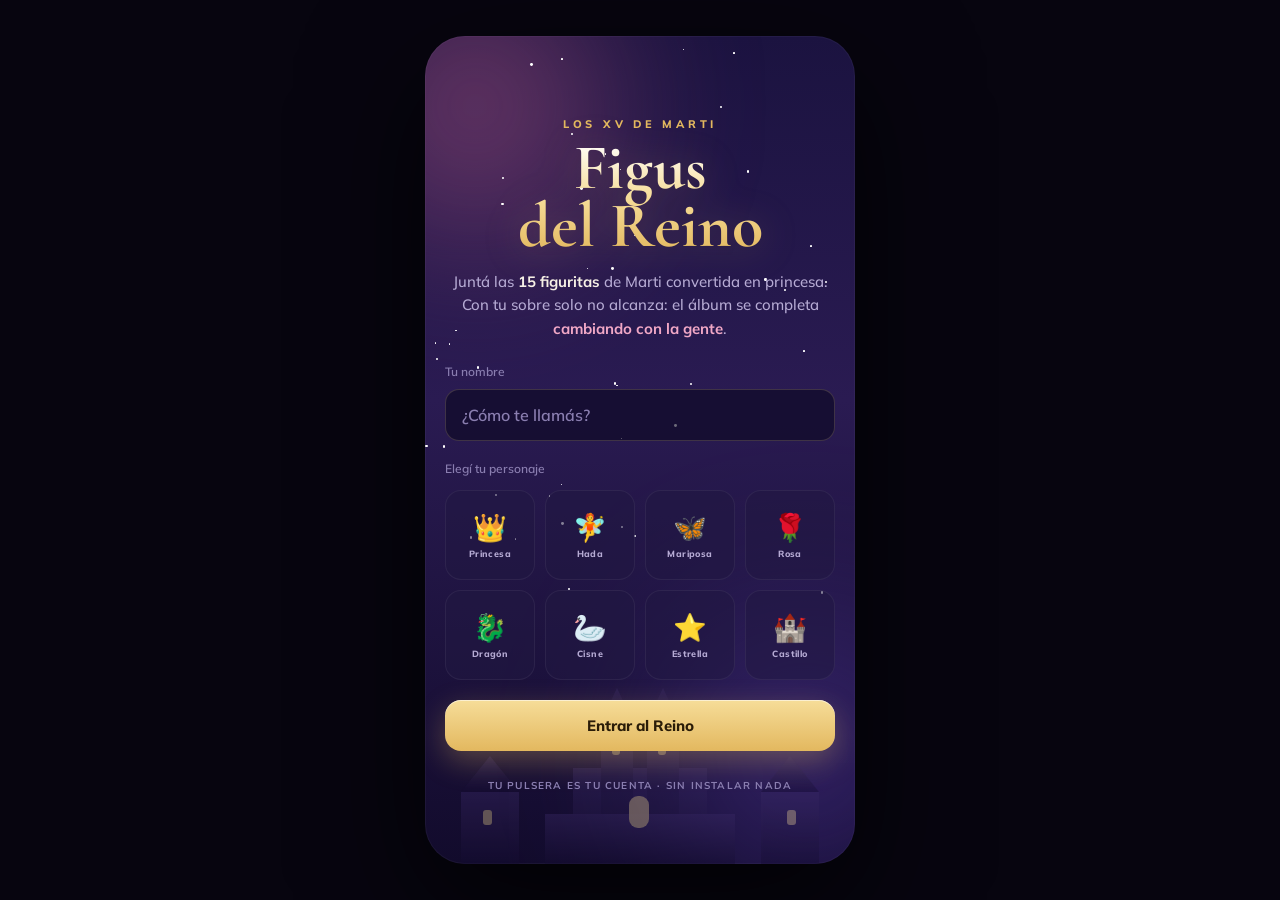
==== index.html @ bad35c56 "Agregar prototipo v2 de Figus del Reino App móvil de figuritas coleccionables para los XV de Marti: " ====
<!DOCTYPE html>
<html lang="es">
<head>
<meta charset="UTF-8">
<meta name="viewport" content="width=device-width, initial-scale=1.0, maximum-scale=1.0, user-scalable=no">
<title>Figus del Reino · Móvil v2</title>
<link rel="preconnect" href="https://fonts.googleapis.com">
<link rel="preconnect" href="https://fonts.gstatic.com" crossorigin>
<link href="https://fonts.googleapis.com/css2?family=Cormorant+Garamond:ital,wght@0,400;0,500;0,600;0,700;1,500;1,600&family=Mulish:wght@400;500;600;700;800;900&display=swap" rel="stylesheet">
<style>
  :root{
    --bg-1:#1b1340; --bg-2:#2a1b52; --bg-3:#120b2c; --night:#0b0820;
    --gold-1:#f6dd99; --gold-2:#e3b85f; --gold-3:#b98a35;
    --rose:#f1a8c6; --rose-deep:#d76a98;
    --ink:#f6f0e6; --muted:#b6abd4; --muted-2:#8a7eb0;
    --line:rgba(246,221,153,.18); --glass:rgba(34,24,66,.55);
    --green:#8ce6b0;
  }
  *{box-sizing:border-box;-webkit-tap-highlight-color:transparent}
  html,body{margin:0;padding:0;height:100%}
  body{font-family:'Mulish',sans-serif;background:#07050f;color:var(--ink);
    display:flex;align-items:center;justify-content:center;min-height:100vh;overflow:hidden;
    overscroll-behavior:none}

  /* ---------- device ---------- */
  #device{position:relative;width:100%;max-width:430px;height:100vh;max-height:932px;
    background:linear-gradient(180deg,var(--bg-1) 0%,var(--bg-2) 44%,var(--bg-3) 100%);
    overflow:hidden;display:flex;flex-direction:column;
    box-shadow:0 40px 120px rgba(0,0,0,.7), inset 0 0 0 1px rgba(255,255,255,.04)}
  @media(min-width:480px){ body{padding:18px} #device{border-radius:40px;height:92vh} }

  .aurora{position:absolute;border-radius:50%;filter:blur(70px);pointer-events:none;z-index:0;opacity:.55}
  .a1{width:420px;height:420px;left:-160px;top:-140px;background:radial-gradient(circle,#d76a98 0%,transparent 65%);animation:dr1 18s ease-in-out infinite alternate}
  .a2{width:460px;height:460px;right:-180px;bottom:-120px;background:radial-gradient(circle,#5b3fae 0%,transparent 65%);animation:dr2 22s ease-in-out infinite alternate}
  @keyframes dr1{to{transform:translate(40px,30px)}}
  @keyframes dr2{to{transform:translate(-36px,-26px)}}

  .stars{position:absolute;inset:0;pointer-events:none;z-index:0}
  .stars i{position:absolute;background:#fff;border-radius:50%;animation:tw 4.5s infinite ease-in-out}
  @keyframes tw{0%,100%{opacity:.1;transform:scale(.7)}50%{opacity:.8;transform:scale(1)}}

  .castle{position:absolute;left:0;right:0;bottom:0;height:200px;z-index:0;opacity:.4;pointer-events:none}
  .castle svg{width:100%;height:100%;display:block}

  /* ---------- header ---------- */
  header{position:relative;z-index:6;display:none;align-items:center;gap:13px;
    padding:calc(14px + env(safe-area-inset-top)) 20px 12px;
    background:linear-gradient(180deg,rgba(11,8,32,.72),transparent)}
  header.on{display:flex}
  .ringwrap{position:relative;width:52px;height:52px;flex:0 0 auto}
  .ringwrap svg{position:absolute;inset:0;transform:rotate(-90deg)}
  .ringwrap .avx{position:absolute;inset:5px;border-radius:50%;background:rgba(227,184,95,.13);
    display:flex;align-items:center;justify-content:center;font-size:22px}
  .hid{flex:1;min-width:0}
  .hid .n{font-weight:800;font-size:16px;line-height:1.05;white-space:nowrap;overflow:hidden;text-overflow:ellipsis}
  .hid .s{font-size:10.5px;color:var(--muted);font-weight:700;letter-spacing:.14em;text-transform:uppercase;margin-top:2px}
  .hct{text-align:right;flex:0 0 auto}
  .hct .big{font-family:'Cormorant Garamond';font-weight:700;font-size:30px;line-height:.85;
    background:linear-gradient(180deg,#fff,var(--gold-1));-webkit-background-clip:text;background-clip:text;-webkit-text-fill-color:transparent}
  .hct .big small{font-size:15px;color:var(--muted-2)}
  .hct .lbl{font-size:8.5px;letter-spacing:.22em;color:var(--muted);text-transform:uppercase;font-weight:800;margin-top:2px}

  /* ---------- main scroll ---------- */
  main{position:relative;z-index:2;flex:1;overflow-y:auto;overflow-x:hidden;-webkit-overflow-scrolling:touch}
  .pad{padding:18px 20px 110px}
  .pad.intro{padding-top:max(40px, 9vh)}

  /* ---------- bottom nav ---------- */
  nav{position:absolute;left:0;right:0;bottom:0;z-index:8;display:none;gap:6px;
    padding:10px 16px calc(12px + env(safe-area-inset-bottom));
    background:linear-gradient(180deg,transparent,rgba(7,5,15,.88) 34%);backdrop-filter:blur(10px)}
  nav.on{display:flex}
  nav button{flex:1;appearance:none;border:0;background:transparent;cursor:pointer;color:var(--muted-2);
    font-family:'Mulish';font-weight:800;font-size:10.5px;letter-spacing:.06em;
    display:flex;flex-direction:column;align-items:center;gap:4px;padding:9px 4px;border-radius:14px;position:relative;
    transition:color .2s, background .2s}
  nav button .ic{font-size:21px;line-height:1;filter:grayscale(.5);transition:filter .2s, transform .2s}
  nav button.act{color:var(--gold-1);background:rgba(227,184,95,.1)}
  nav button.act .ic{filter:none;transform:translateY(-1px)}
  nav .dot{position:absolute;top:7px;right:calc(50% - 19px);min-width:17px;height:17px;border-radius:9px;padding:0 4px;
    background:linear-gradient(180deg,var(--rose),var(--rose-deep));color:#3a0f23;font-size:10px;font-weight:900;
    display:flex;align-items:center;justify-content:center;box-shadow:0 4px 10px rgba(0,0,0,.35)}

  /* ---------- typography ---------- */
  .kicker{font-weight:800;font-size:11px;letter-spacing:.34em;text-transform:uppercase;color:var(--gold-2)}
  h1.title{font-family:'Cormorant Garamond';font-weight:700;line-height:.9;margin:8px 0 0;font-size:clamp(48px,15vw,64px);
    background:linear-gradient(180deg,#fff 0%,var(--gold-1) 50%,var(--gold-2) 100%);
    -webkit-background-clip:text;background-clip:text;-webkit-text-fill-color:transparent;
    filter:drop-shadow(0 2px 18px rgba(227,184,95,.25))}
  .lead{color:var(--muted);font-size:15px;line-height:1.55;font-weight:500}
  .hint{font-size:12px;color:var(--muted-2);font-weight:600;line-height:1.5}
  .sh{display:flex;align-items:center;gap:10px;margin:26px 0 12px}
  .sh .ln{flex:1;height:1px;background:var(--line)}
  .sh span{font-weight:800;font-size:11px;letter-spacing:.26em;text-transform:uppercase;color:var(--gold-2)}

  /* ---------- controls ---------- */
  .btn{appearance:none;border:0;cursor:pointer;font-family:'Mulish';font-weight:800;font-size:15px;
    padding:16px 22px;border-radius:16px;width:100%;color:#2a1c08;
    background:linear-gradient(180deg,var(--gold-1),var(--gold-2));
    box-shadow:0 10px 30px rgba(227,184,95,.32), inset 0 1px 0 rgba(255,255,255,.55);
    transition:transform .12s ease, filter .2s}
  .btn:active{transform:translateY(2px) scale(.99);filter:brightness(.96)}
  .btn[disabled]{opacity:.4;filter:grayscale(.4);pointer-events:none}
  .btn.rose{background:linear-gradient(180deg,var(--rose),var(--rose-deep));color:#3a0f23;box-shadow:0 10px 30px rgba(215,106,152,.32)}
  .btn.ghost{background:transparent;color:var(--gold-1);box-shadow:inset 0 0 0 1px var(--line)}
  .btn.sm{padding:11px 14px;font-size:13px;border-radius:12px;width:auto}
  .field{width:100%;background:rgba(11,8,32,.6);border:1px solid var(--line);border-radius:14px;
    padding:15px 16px;color:var(--ink);font-family:'Mulish';font-weight:700;font-size:16px;outline:none}
  .field::placeholder{color:var(--muted-2);font-weight:600}
  .field:focus{border-color:var(--gold-2);box-shadow:0 0 0 3px rgba(227,184,95,.14)}

  /* ---------- onboarding avatars ---------- */
  .avgrid{display:grid;grid-template-columns:repeat(4,1fr);gap:10px;margin-top:12px}
  .av{aspect-ratio:1;border-radius:16px;display:flex;flex-direction:column;align-items:center;justify-content:center;gap:4px;
    background:var(--glass);border:1px solid rgba(255,255,255,.06);cursor:pointer;font-size:27px;position:relative;transition:.15s}
  .av small{font-size:9px;font-weight:800;color:var(--muted);letter-spacing:.05em}
  .av.sel{border-color:var(--gold-1);background:rgba(227,184,95,.14);transform:translateY(-2px)}
  .av.sel:after{content:"✓";position:absolute;top:-7px;right:-7px;width:20px;height:20px;border-radius:50%;
    background:linear-gradient(180deg,var(--gold-1),var(--gold-2));color:#2a1c08;font-size:11px;font-weight:900;
    display:flex;align-items:center;justify-content:center;box-shadow:0 4px 12px rgba(227,184,95,.5)}

  /* ---------- album grid ---------- */
  .grid{display:grid;grid-template-columns:repeat(3,1fr);gap:11px}
  .fig{position:relative;border-radius:15px;aspect-ratio:.72;overflow:hidden;border:1px solid rgba(255,255,255,.07);
    background:linear-gradient(165deg,rgba(43,30,86,.75),rgba(18,11,44,.8));display:flex;flex-direction:column;
    align-items:center;justify-content:center;text-align:center;padding:8px 6px}
  .fig.empty{background:repeating-linear-gradient(135deg,rgba(255,255,255,.025) 0 8px,transparent 8px 16px),rgba(11,8,32,.5);
    border-style:dashed;border-color:rgba(255,255,255,.11)}
  .fig.empty .q{font-family:'Cormorant Garamond';font-size:32px;color:var(--muted-2);font-weight:700}
  .fig .glyph{font-size:33px;filter:drop-shadow(0 4px 10px rgba(0,0,0,.4))}
  .fig .fn{font-family:'Cormorant Garamond';font-weight:600;font-size:14px;line-height:1;margin-top:7px;color:#fff}
  .fig .fm{font-size:8.5px;letter-spacing:.06em;text-transform:uppercase;color:var(--muted);font-weight:800;margin-top:4px}
  .fig .no{position:absolute;top:6px;left:8px;font-size:9px;font-weight:800;color:var(--muted-2)}
  .fig.have:after{content:"";position:absolute;inset:0;background:linear-gradient(180deg,transparent 56%,rgba(227,184,95,.1));pointer-events:none}
  .fig.r-rara{box-shadow:inset 0 0 0 1px rgba(241,168,198,.35)}
  .fig.r-epica{box-shadow:inset 0 0 0 1px rgba(246,221,153,.55)}
  .fig .dq{position:absolute;bottom:6px;right:6px;background:linear-gradient(180deg,var(--rose),var(--rose-deep));
    color:#3a0f23;font-size:9px;font-weight:900;border-radius:8px;padding:2px 6px}
  .fig.pop{animation:pop .5s ease}
  @keyframes pop{0%{transform:scale(.6);opacity:0}60%{transform:scale(1.08)}100%{transform:scale(1)}}

  .goldrow{display:grid;grid-template-columns:repeat(3,1fr);gap:11px}
  .gcard{aspect-ratio:.72;border-radius:15px;position:relative;overflow:hidden;display:flex;flex-direction:column;
    align-items:center;justify-content:center;text-align:center;padding:8px;
    background:linear-gradient(165deg,#2c2143,#191130);border:1px solid var(--line)}
  .gcard.locked{filter:grayscale(.55);opacity:.6}
  .gcard.won{background:linear-gradient(165deg,#3a2c12,#191130);border-color:var(--gold-1);
    box-shadow:0 0 22px rgba(227,184,95,.25)}
  .gcard .glyph{font-size:30px}
  .gcard .fn{font-family:'Cormorant Garamond';font-weight:700;font-size:13px;color:var(--gold-1);margin-top:6px;line-height:1.05}
  .gcard .lk{position:absolute;top:7px;right:8px;font-size:12px;opacity:.75}

  /* ---------- sources ---------- */
  .srcs{display:grid;grid-template-columns:1fr 1fr;gap:10px}
  .src{background:var(--glass);border:1px solid rgba(255,255,255,.07);border-radius:16px;padding:14px 13px;
    text-align:left;cursor:pointer;transition:.15s;position:relative}
  .src:active{transform:scale(.98)}
  .src .ic{font-size:22px}
  .src .t{font-weight:800;font-size:13px;margin-top:8px;line-height:1.15}
  .src .d{font-size:10.5px;color:var(--muted);font-weight:600;margin-top:3px;line-height:1.35}
  .src.spent{opacity:.38;pointer-events:none}
  .src.spent:after{content:"✓ usado";position:absolute;top:10px;right:11px;font-size:9px;font-weight:900;
    letter-spacing:.08em;color:var(--green);text-transform:uppercase}

  .wall{border:1px solid rgba(241,168,198,.3);border-radius:18px;padding:18px 16px;
    background:linear-gradient(165deg,rgba(215,106,152,.12),rgba(34,24,66,.4))}
  .pill{display:inline-flex;align-items:center;gap:6px;background:rgba(227,184,95,.12);border:1px solid var(--line);
    border-radius:99px;padding:6px 12px;font-size:11px;font-weight:800;color:var(--gold-1)}

  /* ---------- trade tab ---------- */
  .card{background:var(--glass);border:1px solid rgba(255,255,255,.07);border-radius:18px;padding:16px}
  .req{display:flex;align-items:center;gap:11px;padding:12px 13px;border-radius:14px;margin-top:9px;
    background:rgba(11,8,32,.5);border:1px solid rgba(255,255,255,.06)}
  .req .fg{width:42px;height:42px;border-radius:12px;background:rgba(241,168,198,.12);border:1px solid rgba(241,168,198,.25);
    display:flex;align-items:center;justify-content:center;font-size:21px;flex:0 0 auto}
  .req .tx{flex:1;min-width:0}
  .req .tx .a{font-size:13.5px;font-weight:700;line-height:1.25}
  .req .tx .a b{color:var(--gold-1)}
  .req .tx .b{font-size:10.5px;color:var(--muted-2);font-weight:700;margin-top:2px}
  .mreq{border:1px solid rgba(241,168,198,.35);background:linear-gradient(90deg,rgba(241,168,198,.12),rgba(34,24,66,.3))}
  .codebig{font-family:'Cormorant Garamond';font-weight:700;font-size:42px;letter-spacing:.2em;color:var(--gold-1);text-align:center}

  /* ---------- feed ---------- */
  .feed .ev{display:flex;align-items:flex-start;gap:10px;padding:11px 13px;margin-bottom:9px;border-radius:13px;
    background:rgba(34,24,66,.45);border:1px solid rgba(255,255,255,.05);font-size:13.5px;font-weight:600;line-height:1.35;
    animation:slin .5s cubic-bezier(.2,.8,.2,1)}
  .feed .ev.mine{border-color:rgba(246,221,153,.28);background:rgba(227,184,95,.08)}
  .feed .ev .ic{font-size:16px;flex:0 0 auto;line-height:1.3}
  .feed .ev b{color:#fff;font-weight:800}
  .feed .ev .g{color:var(--gold-1);font-weight:800}
  .feed .ev .r{color:var(--rose);font-weight:800}
  .feed .ev .t{display:block;font-size:9.5px;color:var(--muted-2);font-weight:800;letter-spacing:.08em;margin-top:4px;text-transform:uppercase}
  @keyframes slin{from{opacity:0;transform:translateY(-8px)}to{opacity:1;transform:translateY(0)}}

  /* ---------- sheet / overlays ---------- */
  .sheet{position:absolute;inset:0;z-index:30;background:rgba(7,5,15,.86);backdrop-filter:blur(9px);
    display:flex;flex-direction:column;align-items:center;justify-content:center;padding:24px;text-align:center;
    opacity:0;pointer-events:none;transition:opacity .25s;overflow-y:auto}
  .sheet.on{opacity:1;pointer-events:auto}
  .mcard{width:100%;max-width:340px;background:linear-gradient(180deg,var(--bg-2),var(--bg-3));
    border:1px solid var(--line);border-radius:22px;padding:24px 20px;box-shadow:0 30px 80px rgba(0,0,0,.6)}

  /* envelope */
  .env{width:178px;height:124px;border-radius:16px;margin:14px auto 22px;position:relative;cursor:pointer;
    background:linear-gradient(180deg,var(--bg-2),var(--bg-3));border:1px solid var(--line);
    box-shadow:0 18px 50px rgba(0,0,0,.5);transition:transform .2s}
  .env:active{transform:scale(.97)}
  .env:before{content:"";position:absolute;inset:0;border-radius:16px;
    background:linear-gradient(135deg,transparent 40%,rgba(246,221,153,.18) 50%,transparent 60%)}
  .env .flapline{position:absolute;left:0;right:0;top:0;height:54%;
    clip-path:polygon(0 0,100% 0,50% 100%);border-radius:16px 16px 0 0;
    background:linear-gradient(180deg,rgba(255,255,255,.05),transparent);border-bottom:1px solid rgba(246,221,153,.2)}
  .env .seal{position:absolute;left:50%;top:50%;transform:translate(-50%,-50%);width:54px;height:54px;border-radius:50%;
    background:radial-gradient(circle at 35% 30%,var(--gold-1),var(--gold-3));display:flex;align-items:center;justify-content:center;
    font-size:24px;color:#2a1c08;box-shadow:0 6px 18px rgba(0,0,0,.45);animation:beat 1.6s infinite}
  @keyframes beat{0%,100%{transform:translate(-50%,-50%) scale(1)}50%{transform:translate(-50%,-50%) scale(1.08)}}

  /* card flip reveal */
  .reveal{display:flex;gap:10px;flex-wrap:wrap;justify-content:center;max-width:344px}
  .flip{width:88px;aspect-ratio:.72;perspective:600px;opacity:0;transform:translateY(14px);animation:rin .4s forwards}
  @keyframes rin{to{opacity:1;transform:translateY(0)}}
  .flip .inner{position:relative;width:100%;height:100%;transform-style:preserve-3d;transition:transform .55s cubic-bezier(.3,.9,.3,1)}
  .flip.go .inner{transform:rotateY(180deg)}
  .face{position:absolute;inset:0;border-radius:12px;backface-visibility:hidden;-webkit-backface-visibility:hidden;
    display:flex;flex-direction:column;align-items:center;justify-content:center;padding:8px 5px;border:1px solid rgba(255,255,255,.09)}
  .face.fr{background:
    repeating-linear-gradient(45deg,rgba(246,221,153,.07) 0 7px,transparent 7px 14px),
    linear-gradient(165deg,#241a4d,#140d31)}
  .face.fr .mono{font-family:'Cormorant Garamond';font-weight:700;font-size:26px;color:var(--gold-2)}
  .face.bk{transform:rotateY(180deg);background:linear-gradient(165deg,rgba(43,30,86,.97),rgba(18,11,44,.97))}
  .face.bk .g{font-size:29px}
  .face.bk .nm{font-family:'Cormorant Garamond';font-weight:600;font-size:11.5px;color:#fff;margin-top:5px;line-height:1.05}
  .face.bk .tag{font-size:7.5px;font-weight:900;letter-spacing:.07em;text-transform:uppercase;margin-top:5px}
  .flip.new .face.bk .tag{color:var(--green)}
  .flip.rep .face.bk .tag{color:var(--rose)}
  .flip.rara .face.bk{box-shadow:inset 0 0 0 1px rgba(241,168,198,.55)}
  .flip.epica .face.bk{box-shadow:inset 0 0 0 1px var(--gold-1)}
  .flip.dorada .face.bk{background:linear-gradient(165deg,#3a2c12,#171026);box-shadow:inset 0 0 0 1px var(--gold-1),0 0 26px rgba(227,184,95,.45)}
  .flip.dorada .face.bk .tag{color:var(--gold-1)}

  /* trivia */
  .opts{display:grid;grid-template-columns:1fr;gap:9px;margin-top:16px}
  .opt{background:rgba(11,8,32,.55);border:1px solid rgba(255,255,255,.08);border-radius:14px;padding:14px;
    font-weight:700;font-size:15px;display:flex;align-items:center;gap:12px;cursor:pointer;color:var(--ink);text-align:left}
  .opt .k{width:28px;height:28px;border-radius:8px;background:rgba(246,221,153,.14);color:var(--gold-1);flex:0 0 auto;
    display:flex;align-items:center;justify-content:center;font-family:'Cormorant Garamond';font-weight:700;font-size:16px}
  .opt:active{transform:scale(.98)}
  .opt.bad{animation:shake .4s;border-color:rgba(241,107,107,.6)}
  @keyframes shake{0%,100%{transform:translateX(0)}25%{transform:translateX(-6px)}75%{transform:translateX(6px)}}
  .ringt{position:relative;width:74px;height:74px;margin:18px auto 0}
  .ringt svg{transform:rotate(-90deg)}
  .ringt .n{position:absolute;inset:0;display:flex;align-items:center;justify-content:center;
    font-family:'Cormorant Garamond';font-weight:700;font-size:30px;color:var(--gold-1)}

  /* dorada / takeover */
  .rays{position:absolute;width:680px;height:680px;left:50%;top:42%;transform:translate(-50%,-50%);z-index:0;border-radius:50%;
    background:conic-gradient(from 0deg,rgba(246,221,153,0),rgba(246,221,153,.15) 4%,rgba(246,221,153,0) 9%,
      rgba(246,221,153,0),rgba(246,221,153,.15) 29%,rgba(246,221,153,0) 34%,rgba(246,221,153,0),
      rgba(246,221,153,.15) 54%,rgba(246,221,153,0) 59%,rgba(246,221,153,0),rgba(246,221,153,.15) 79%,rgba(246,221,153,0) 84%);
    animation:spin 22s linear infinite}
  @keyframes spin{to{transform:translate(-50%,-50%) rotate(360deg)}}
  .ticket{width:225px;border-radius:20px;padding:22px 16px 18px;position:relative;z-index:2;text-align:center;
    background:linear-gradient(165deg,#3a2c12,#171026);border:1px solid var(--gold-1);
    box-shadow:0 24px 70px rgba(227,184,95,.35),0 0 0 4px rgba(246,221,153,.08);animation:pop .6s ease}
  .ticket .crown{font-size:44px}
  .ticket .nm{font-family:'Cormorant Garamond';font-weight:700;font-size:26px;color:var(--gold-1);margin-top:6px;line-height:1}
  .ticket .sub{font-size:10px;letter-spacing:.2em;text-transform:uppercase;color:var(--muted);font-weight:800;margin-top:8px}
  .ticket .ser{margin-top:13px;font-size:11px;color:var(--gold-2);font-weight:900;letter-spacing:.12em}

  .swap{display:flex;align-items:center;justify-content:space-between;gap:8px;margin:18px 0}
  .swap .mini{flex:1;border-radius:14px;padding:12px 8px;text-align:center;background:rgba(11,8,32,.5);border:1px solid rgba(255,255,255,.07)}
  .swap .mini .g{font-size:30px}
  .swap .mini .nm{font-family:'Cormorant Garamond';font-weight:600;font-size:12px;margin-top:5px;color:#fff;line-height:1.05}
  .swap .mini .who{font-size:9px;color:var(--muted);font-weight:800;text-transform:uppercase;letter-spacing:.08em;margin-top:6px}
  .swap .ar{font-size:22px;color:var(--gold-1)}

  /* toast + confetti */
  .toast{position:absolute;left:50%;bottom:96px;transform:translateX(-50%) translateY(16px);z-index:60;
    background:rgba(11,8,32,.94);border:1px solid var(--line);color:var(--ink);font-weight:700;font-size:13px;
    padding:12px 18px;border-radius:14px;opacity:0;transition:.3s;pointer-events:none;max-width:86%;text-align:center}
  .toast.on{opacity:1;transform:translateX(-50%) translateY(0)}
  #confetti{position:absolute;inset:0;z-index:55;pointer-events:none}

  .mt8{margin-top:8px}.mt12{margin-top:12px}.mt16{margin-top:16px}.mt20{margin-top:20px}
  .center{text-align:center}
  .footnote{text-align:center;font-size:10px;color:var(--muted-2);font-weight:700;letter-spacing:.12em;text-transform:uppercase;margin-top:28px}

  @media (prefers-reduced-motion: reduce){
    *,*:before,*:after{animation-duration:.01ms !important;animation-iteration-count:1 !important;transition-duration:.01ms !important}
  }
</style>
</head>
<body>
<div id="device">
  <div class="aurora a1"></div><div class="aurora a2"></div>
  <div class="stars" id="stars"></div>
  <div class="castle">
    <svg viewBox="0 0 430 200" preserveAspectRatio="xMidYMax meet">
      <defs><linearGradient id="cg" x1="0" y1="0" x2="0" y2="1">
        <stop offset="0" stop-color="#3a2a66"/><stop offset="1" stop-color="#150d31"/></linearGradient></defs>
      <g fill="url(#cg)">
        <rect x="36" y="128" width="58" height="72"/><polygon points="36,128 65,92 94,128"/>
        <rect x="336" y="128" width="58" height="72"/><polygon points="336,128 365,92 394,128"/>
        <rect x="148" y="104" width="134" height="96"/>
        <rect x="176" y="58" width="32" height="142"/><polygon points="176,58 192,24 208,58"/>
        <rect x="222" y="58" width="32" height="142"/><polygon points="222,58 238,24 254,58"/>
        <rect x="120" y="150" width="190" height="50"/>
      </g>
      <g fill="#f6dd99" opacity=".85">
        <rect x="187" y="78" width="8" height="13" rx="3"/><rect x="233" y="78" width="8" height="13" rx="3"/>
        <rect x="58" y="146" width="9" height="15" rx="3"/><rect x="362" y="146" width="9" height="15" rx="3"/>
        <rect x="204" y="132" width="20" height="32" rx="9"/>
      </g>
    </svg>
  </div>

  <header id="hdr"></header>
  <main><div id="view" class="pad"></div></main>
  <nav id="nav">
    <button data-tab="album"><span class="ic">📔</span>Álbum</button>
    <button data-tab="trade"><span class="ic">🔄</span>Cambiar</button>
    <button data-tab="feed"><span class="ic">🏰</span>El Reino<span class="dot" id="feedDot" style="display:none">0</span></button>
  </nav>

  <div class="sheet" id="sheet"></div>
  <canvas id="confetti"></canvas>
  <div class="toast" id="toast"></div>
</div>

<script>
/* ================= DATA ================= */
const FIGS=[
  {id:1,g:"🐚",nm:"Marti Sirena",fm:"La Sirenita",r:"comun"},
  {id:2,g:"❄️",nm:"Marti de Hielo",fm:"Frozen",r:"comun"},
  {id:3,g:"🌺",nm:"Marti Navegante",fm:"Moana",r:"comun"},
  {id:4,g:"🗡️",nm:"Marti Guerrera",fm:"Mulán",r:"comun"},
  {id:5,g:"🪔",nm:"Marti Jazmín",fm:"Aladdín",r:"comun"},
  {id:6,g:"🌹",nm:"Marti Bella",fm:"La Bella y la Bestia",r:"comun"},
  {id:7,g:"👠",nm:"Marti Cenicienta",fm:"Cenicienta",r:"comun"},
  {id:8,g:"💜",nm:"Marti Rapunzel",fm:"Enredados",r:"comun"},
  {id:9,g:"🍎",nm:"Marti Blanca",fm:"Blancanieves",r:"rara"},
  {id:10,g:"🌿",nm:"Marti Aurora",fm:"La Bella Durmiente",r:"rara"},
  {id:11,g:"🍃",nm:"Marti Pocahontas",fm:"Pocahontas",r:"rara"},
  {id:12,g:"🏹",nm:"Marti Valiente",fm:"Brave",r:"rara"},
  {id:13,g:"🐸",nm:"Marti Tiana",fm:"La Princesa y el Sapo",r:"rara"},
  {id:14,g:"🦋",nm:"Marti Encanto",fm:"Encanto",r:"epica"},
  {id:15,g:"🖤",nm:"Marti Maléfica",fm:"Maléfica",r:"epica"},
];
const GOLD=[
  {g:"👑",nm:"Marti · El Vals"},
  {g:"🤍",nm:"Marti & Papá"},
  {g:"✨",nm:"Marti Reina"},
];
const AVATARS=[
  {g:"👑",n:"Princesa"},{g:"🧚",n:"Hada"},{g:"🦋",n:"Mariposa"},{g:"🌹",n:"Rosa"},
  {g:"🐉",n:"Dragón"},{g:"🦢",n:"Cisne"},{g:"⭐",n:"Estrella"},{g:"🏰",n:"Castillo"},
];
const GUESTS=["Sofi","Tomi","Juli","Cande","Nacho","Valen","Mía","Benja","Lola","Fran"];
const TRIVIA=[
  {q:"¿En qué película Marti sería una sirena?",o:["La Sirenita","Moana","Frozen","Encanto"],a:0},
  {q:"¿Quién canta «Libre soy»?",o:["Moana","Elsa","Rapunzel","Tiana"],a:1},
  {q:"¿De qué reino es Moana?",o:["Arendelle","Agrabah","Motunui","Corona"],a:2},
  {q:"¿Cómo se llama el dragón de Mulán?",o:["Abu","Mushu","Pascal","Sven"],a:1},
];
const CODEWORDS=["FROZEN","MOANA","STITCH","AURORA","ENCANTO"];
const SRC={
  start:{ic:"🎁",t:"Sobre de bienvenida",d:"Tu único sobre al entrar",n:5,dor:.18},
  codigo:{ic:"📣",t:"Código sorpresa",d:"Marti dice una palabra por mic",n:4,dor:.18},
  trivia:{ic:"💡",t:"Trivia Disney",d:"Acertá y entrá al sorteo",n:4,dor:.18},
  carta:{ic:"🃏",t:"Carta escondida",d:"Buscala por el salón",n:4,dor:.35},
};

/* ================= STATE ================= */
let S;
function freshState(){
  return {
    screen:"intro", tab:"album",
    name:"", avatar:null,
    counts:{}, golds:[false,false,false],
    sources:{start:true,codigo:true,trivia:true,carta:true},
    myReq:null, reqTimer:null,
    salon:[], feed:[], unread:0,
    relojWon:false, done:false,
    myCode:String(Math.floor(1000+Math.random()*9000)),
  };
}
S=freshState();

const $=s=>document.querySelector(s);
const view=$("#view"), sheet=$("#sheet"), hdr=$("#hdr"), nav=$("#nav");
const rnd=a=>a[Math.floor(Math.random()*a.length)];
const fig=id=>FIGS.find(f=>f.id===id);
const owned=id=>(S.counts[id]||0)>0;
const uniques=()=>FIGS.filter(f=>owned(f.id)).length;
const missing=()=>FIGS.filter(f=>!owned(f.id));
const dupes=()=>FIGS.filter(f=>(S.counts[f.id]||0)>1);
function toast(m){const t=$("#toast");t.textContent=m;t.classList.add("on");
  clearTimeout(t._t);t._t=setTimeout(()=>t.classList.remove("on"),2300);}

/* weighted draw — épicas casi nunca: el muro que obliga a cambiar */
const POOL=(()=>{const w={comun:10,rara:4,epica:1};const p=[];
  FIGS.forEach(f=>{for(let i=0;i<w[f.r];i++)p.push(f.id)});return p;})();
const drawOne=()=>POOL[Math.floor(Math.random()*POOL.length)];

/* ================= STARS ================= */
(function(){let h="";for(let i=0;i<42;i++){
  const x=Math.random()*100,y=Math.random()*68,z=Math.random()*2+1,d=Math.random()*4;
  h+=`<i style="left:${x}%;top:${y}%;width:${z}px;height:${z}px;animation-delay:${d}s"></i>`;}
  $("#stars").innerHTML=h;})();

/* ================= FEED ENGINE ================= */
function feedPush(html,ic,mine){
  S.feed.unshift({html,ic,mine,t:new Date()});
  if(S.feed.length>30)S.feed.pop();
  if(S.tab!=="feed"&&S.screen==="app"){S.unread++;paintDot();}
  if(S.tab==="feed")renderTab();
}
function paintDot(){const d=$("#feedDot");
  d.style.display=S.unread?"flex":"none";d.textContent=Math.min(S.unread,9);}
function ambient(){
  const r=Math.random(),A=rnd(GUESTS);let B=rnd(GUESTS);while(B===A)B=rnd(GUESTS);
  const f=rnd(FIGS);
  if(r<.3)return feedPush(`<b>${A}</b> y <b>${B}</b> cambiaron figus`,"🔄");
  if(r<.55)return feedPush(`<b>${A}</b> abrió un sobre y encontró a <span class="g">${f.nm} ${f.g}</span>`,"🎁");
  if(r<.72)return feedPush(`<b>${A}</b> le pasó <span class="g">${f.nm}</span> a <b>${B}</b> — ¡genia!`,"🤝");
  if(r<.86)return feedPush(`<b>${A}</b> ya va <span class="g">${10+Math.floor(Math.random()*4)}/15</span>`,"🏆");
  return feedPush(`<b>${A}</b> abrió otro sobre y… repetida. Bancá ${A} 🥲`,"🫂");
}
let ambIv=null;
function startAmbient(){if(!ambIv)ambIv=setInterval(()=>{if(S.screen==="app")ambient();},7000);}

/* salon requests */
function newSalonReq(){
  const who=rnd(GUESTS);
  return {who,figId:rnd(FIGS).id};
}
function seedSalon(){S.salon=[newSalonReq(),newSalonReq(),newSalonReq()];}

/* ================= RENDER ROUTER ================= */
function render(){
  if(S.screen==="intro"){hdr.classList.remove("on");nav.classList.remove("on");renderIntro();return;}
  hdr.classList.add("on");nav.classList.add("on");
  renderHeader();renderTab();paintDot();
}
function renderHeader(){
  const u=uniques(),C=131.95,off=C*(1-u/15);
  hdr.innerHTML=`
    <div class="ringwrap">
      <svg width="52" height="52"><circle cx="26" cy="26" r="21" stroke="rgba(255,255,255,.1)" stroke-width="3.5" fill="none"/>
      <circle cx="26" cy="26" r="21" stroke="url(#hg)" stroke-width="3.5" fill="none" stroke-linecap="round"
        stroke-dasharray="${C}" stroke-dashoffset="${off}" style="transition:stroke-dashoffset .7s cubic-bezier(.2,.8,.2,1)"/>
      <defs><linearGradient id="hg" x1="0" y1="0" x2="1" y2="1">
        <stop offset="0" stop-color="#f1a8c6"/><stop offset="1" stop-color="#f6dd99"/></linearGradient></defs></svg>
      <div class="avx">${S.avatar.g}</div>
    </div>
    <div class="hid"><div class="n">${S.name}</div><div class="s">Reino de Marti</div></div>
    <div class="hct"><div class="big">${u}<small>/15</small></div><div class="lbl">figus</div></div>`;
}
nav.querySelectorAll("button").forEach(b=>{
  b.addEventListener("click",()=>{S.tab=b.dataset.tab;
    if(S.tab==="feed"){S.unread=0;paintDot();}
    nav.querySelectorAll("button").forEach(x=>x.classList.toggle("act",x===b));
    renderTab();});
});
function syncNav(){nav.querySelectorAll("button").forEach(x=>x.classList.toggle("act",x.dataset.tab===S.tab));}

function renderTab(){
  syncNav();
  if(S.tab==="album")return renderAlbum();
  if(S.tab==="trade")return renderTrade();
  return renderFeed();
}

/* ================= INTRO ================= */
function renderIntro(){
  view.className="pad intro";
  view.innerHTML=`
    <div class="center">
      <div class="kicker">Los XV de Marti</div>
      <h1 class="title">Figus<br>del Reino</h1>
      <p class="lead mt16">Juntá las <b style="color:var(--ink)">15 figuritas</b> de Marti convertida en princesa.
      Con tu sobre solo no alcanza: el álbum se completa <b style="color:var(--rose)">cambiando con la gente</b>.</p>
    </div>
    <div class="mt20">
      <label class="hint">Tu nombre</label>
      <input class="field mt8" id="nameIn" maxlength="16" placeholder="¿Cómo te llamás?" value="${S.name}">
    </div>
    <div class="mt16">
      <label class="hint">Elegí tu personaje</label>
      <div class="avgrid" id="avs">
        ${AVATARS.map((a,i)=>`<div class="av ${S.avatar&&S.avatar.n===a.n?'sel':''}" data-i="${i}">${a.g}<small>${a.n}</small></div>`).join("")}
      </div>
    </div>
    <button class="btn mt20" id="go">Entrar al Reino</button>
    <p class="footnote">Tu pulsera es tu cuenta · sin instalar nada</p>`;
  $("#nameIn").addEventListener("input",e=>S.name=e.target.value.trim());
  view.querySelectorAll(".av").forEach(el=>el.addEventListener("click",()=>{
    S.avatar=AVATARS[+el.dataset.i];renderIntro();}));
  $("#go").addEventListener("click",()=>{
    if(!S.name)return toast("Poné tu nombre 🙂");
    if(!S.avatar)return toast("Elegí un personaje ✨");
    S.screen="app";S.tab="album";seedSalon();startAmbient();
    view.className="pad";render();
    feedPush(`<b>Vos</b> entraste al Reino ✦ ¡bienvenida!`,"🏰",true);
    setTimeout(()=>openPack("start"),420);
  });
}

/* ================= ÁLBUM ================= */
function figCard(f){
  const q=S.counts[f.id]||0;
  if(!q)return`<div class="fig empty"><span class="no">${String(f.id).padStart(2,"0")}</span>
    <span class="q">?</span><div class="fm" style="margin-top:6px">${f.fm}</div></div>`;
  return`<div class="fig have r-${f.r}"><span class="no">${String(f.id).padStart(2,"0")}</span>
    <span class="glyph">${f.g}</span><div class="fn">${f.nm}</div><div class="fm">${f.fm}</div>
    ${q>1?`<span class="dq">x${q}</span>`:""}</div>`;
}
function renderAlbum(){
  const u=uniques(),left=Object.keys(S.sources).filter(k=>S.sources[k]);
  let act="";
  if(S.done){
    act=`<div class="wall center mt8"><div class="pill">👑 Reino completo</div>
      <p class="hint mt12">Ya tenés tu carta dorada esperándote en el Mercadito.</p></div>`;
  }else if(left.length){
    act=`
      <div class="sh"><span>Conseguir sobres</span><div class="ln"></div></div>
      <p class="hint" style="margin-bottom:11px">Los sobres son contados — caen solo en momentos de la noche.
      <em>En la fiesta los dispara la pantalla grande; acá simulalos tocando.</em></p>
      <div class="srcs">
        ${Object.keys(SRC).map(k=>`<div class="src ${S.sources[k]?"":"spent"}" data-src="${k}">
          <div class="ic">${SRC[k].ic}</div><div class="t">${SRC[k].t}</div><div class="d">${SRC[k].d}</div></div>`).join("")}
      </div>`;
  }else{
    act=`
      <div class="sh"><span>Te faltan ${15-u}</span><div class="ln"></div></div>
      <div class="wall">
        <div class="pill">🔒 No salen más en sobres</div>
        <p class="hint mt12">Abriste todos tus sobres. Las que faltan son las más raras del Reino —
        la única forma de cerrarlo es <b style="color:var(--rose)">cambiando con alguien</b>.</p>
        <button class="btn rose mt16" id="goTrade">Ir a cambiar</button>
      </div>`;
  }
  view.innerHTML=`
    <div class="grid">${FIGS.map(figCard).join("")}</div>
    ${act}
    <div class="sh"><span>Doradas · pura suerte</span><div class="ln"></div></div>
    <div class="goldrow">
      ${GOLD.map((g,i)=>`<div class="gcard ${S.golds[i]?"won":"locked"}">
        <span class="lk">${S.golds[i]?"✨":"🔒"}</span><span class="glyph">${g.g}</span>
        <div class="fn">${g.nm}</div></div>`).join("")}
    </div>
    <p class="footnote">No hacen falta para ganar · la primera dorada de la noche se lleva el Reloj Disney 🕛</p>`;
  view.querySelectorAll(".src").forEach(el=>el.addEventListener("click",()=>routeSource(el.dataset.src)));
  const g=$("#goTrade");if(g)g.addEventListener("click",()=>{S.tab="trade";renderTab();});
}

/* ================= SOURCES ================= */
function routeSource(k){
  if(k==="start")return openPack("start");
  if(k==="codigo")return codigoFlow();
  if(k==="trivia")return triviaFlow();
  if(k==="carta")return cartaFlow();
}
function showSheet(html){sheet.innerHTML=html;sheet.classList.add("on");}
function hideSheet(){sheet.classList.remove("on");setTimeout(()=>{if(!sheet.classList.contains("on"))sheet.innerHTML="";},260);}

/* ---- envelope + flip reveal ---- */
function openPack(srcKey){
  const meta=SRC[srcKey];
  showSheet(`
    <div class="kicker">${srcKey==="start"?"Tu sobre de bienvenida":"¡Un sobre más!"}</div>
    <div class="env" id="env"><div class="flapline"></div><div class="seal">✦</div></div>
    <p class="lead" style="max-width:250px">Tocá el sello para abrirlo</p>`);
  $("#env").addEventListener("click",()=>{
    const draws=[];for(let i=0;i<meta.n;i++)draws.push(drawOne());
    let dorIdx=-1;
    if(GOLD.some((_,i)=>!S.golds[i]) && Math.random()<meta.dor){
      const locked=GOLD.map((_,i)=>i).filter(i=>!S.golds[i]);
      dorIdx=rnd(locked);S.golds[dorIdx]=true;
    }
    const cards=draws.map(id=>{const b=S.counts[id]||0;S.counts[id]=b+1;return{f:fig(id),nu:b===0};});
    S.sources[srcKey]=false;
    const nNew=cards.filter(c=>c.nu).length;
    feedPush(`<b>Vos</b> abriste un sobre — <span class="g">${nNew} nuevas</span>, ${cards.length-nNew} repetidas`,"🎁",true);

    showSheet(`
      <div class="kicker">Conseguiste</div>
      <div class="reveal mt16">
        ${cards.map((c,i)=>`<div class="flip ${c.nu?"new":"rep"} ${c.f.r}" style="animation-delay:${i*.1}s">
          <div class="inner">
            <div class="face fr"><span class="mono">✦</span></div>
            <div class="face bk"><span class="g">${c.f.g}</span><div class="nm">${c.f.nm}</div>
              <div class="tag">${c.nu?"¡Nueva!":"Repetida"}</div></div>
          </div></div>`).join("")}
        ${dorIdx>=0?`<div class="flip dorada" style="animation-delay:${cards.length*.1}s">
          <div class="inner"><div class="face fr"><span class="mono">✦</span></div>
          <div class="face bk"><span class="g">${GOLD[dorIdx].g}</span><div class="nm">${GOLD[dorIdx].nm}</div>
            <div class="tag">¡Dorada!</div></div></div></div>`:""}
      </div>
      <button class="btn mt20" id="cont" style="max-width:240px">Ver mi álbum</button>`);
    // flip them in sequence
    sheet.querySelectorAll(".flip").forEach((el,i)=>setTimeout(()=>el.classList.add("go"),420+i*160));
    $("#cont").addEventListener("click",()=>{
      hideSheet();S.tab="album";render();
      if(dorIdx>=0)setTimeout(()=>doradaOverlay(dorIdx),300);
      else afterGain();
    });
  });
}
function afterGain(){
  if(uniques()===15&&!S.done)return setTimeout(completion,420);
  const left=Object.values(S.sources).some(v=>v);
  if(!left&&uniques()<15)toast("Te quedan huecos… ¡toca cambiar! 🔄");
}

/* ---- código sorpresa ---- */
function codigoFlow(){
  const w=rnd(CODEWORDS);
  showSheet(`
    <div class="mcard">
      <div class="kicker center">📣 Código sorpresa</div>
      <p class="hint center mt8">Marti dice por micrófono:</p>
      <div class="codebig" style="font-size:46px;letter-spacing:.14em;margin:8px 0 4px">${w}</div>
      <p class="hint center" style="margin-bottom:14px">Tipealo antes de que se cierre</p>
      <input class="field" id="cw" placeholder="Escribí la palabra" autocomplete="off" style="text-align:center;text-transform:uppercase">
      <button class="btn mt12" id="okc">Enviar</button>
      <button class="btn ghost mt8" id="noc">Cerrar</button>
    </div>`);
  $("#noc").addEventListener("click",hideSheet);
  $("#okc").addEventListener("click",()=>{
    if($("#cw").value.trim().toUpperCase()===w){hideSheet();setTimeout(()=>openPack("codigo"),200);}
    else{$("#cw").classList.add("bad" );toast("Esa no era 🙈");setTimeout(()=>$("#cw")&&$("#cw").classList.remove("bad"),450);}
  });
}

/* ---- trivia ---- */
function triviaFlow(){
  const t=rnd(TRIVIA),K=["A","B","C","D"],dur=8000,C=226;
  showSheet(`
    <div class="mcard">
      <div class="kicker center">💡 Trivia Disney</div>
      <h2 class="center" style="font-family:'Cormorant Garamond';font-weight:700;font-size:24px;line-height:1.1;margin:12px 0 0;color:#fff">${t.q}</h2>
      <div class="opts" id="opts">${t.o.map((o,i)=>`<div class="opt" data-i="${i}"><span class="k">${K[i]}</span>${o}</div>`).join("")}</div>
      <div class="ringt"><svg width="74" height="74"><circle cx="37" cy="37" r="32" stroke="rgba(255,255,255,.1)" stroke-width="6" fill="none"/>
        <circle id="trc" cx="37" cy="37" r="32" stroke="#f6dd99" stroke-width="6" fill="none" stroke-linecap="round"
          stroke-dasharray="${C}" stroke-dashoffset="0"/></svg><div class="n" id="trn">8</div></div>
    </div>`);
  let alive=true;const start=performance.now();
  (function anim(now){if(!alive)return;const e=Math.min(1,(now-start)/dur);
    const c=$("#trc");if(!c){alive=false;return;}
    c.style.strokeDashoffset=(C*e).toFixed(1);$("#trn").textContent=Math.ceil(8*(1-e));
    if(e<1)requestAnimationFrame(anim);else{alive=false;triviaMiss("¡Se cerró la ronda!");}})(start);
  sheet.querySelectorAll(".opt").forEach(el=>el.addEventListener("click",()=>{
    if(!alive)return;
    if(+el.dataset.i===t.a){alive=false;triviaWin();}
    else{el.classList.add("bad");setTimeout(()=>el.classList.remove("bad"),420);}
  }));
  function triviaMiss(msg){showSheet(`
    <div class="mcard center"><div class="kicker">💡 Trivia</div>
      <p class="lead mt12">${msg}<br>Habrá más rondas en la noche.</p>
      <button class="btn mt16" id="rt">Probar otra ronda</button>
      <button class="btn ghost mt8" id="cl">Cerrar</button></div>`);
    $("#rt").addEventListener("click",triviaFlow);$("#cl").addEventListener("click",hideSheet);}
  function triviaWin(){
    showSheet(`<div class="mcard center"><div class="kicker">💡 Trivia</div>
      <p class="lead mt12">¡Correcta! Sorteando entre los que acertaron…</p>
      <div class="codebig mt12" style="letter-spacing:.04em">✦ ✦ ✦</div></div>`);
    setTimeout(()=>{
      feedPush(`<b>Vos</b> ganaste la ronda de trivia 💡`,"🏆",true);
      showSheet(`<div class="mcard center"><div class="kicker">🎉 ¡Saliste sorteada!</div>
        <p class="lead mt12">Te llevás un <b style="color:var(--rose)">peluche Disney 🧸</b><br>y un sobre extra.</p>
        <button class="btn mt16" id="op">Abrir mi sobre</button></div>`);
      $("#op").addEventListener("click",()=>openPack("trivia"));
    },1500);
  }
}

/* ---- carta escondida ---- */
function cartaFlow(){
  showSheet(`
    <div class="mcard center">
      <div class="kicker">🃏 Carta escondida</div>
      <p class="lead mt12">La encontraste atrás del centro de mesa…<br>¡tiene chip y todo!</p>
      <button class="btn mt16" id="okk">Chocarla con el celu</button>
      <button class="btn ghost mt8" id="nok">Dejarla donde estaba</button>
    </div>`);
  $("#nok").addEventListener("click",hideSheet);
  $("#okk").addEventListener("click",()=>openPack("carta"));
}

/* ---- dorada overlay ---- */
function doradaOverlay(idx){
  const first=!S.relojWon;if(first)S.relojWon=true;
  feedPush(`<span class="r">¡Vos sacaste una dorada!</span> ${GOLD[idx].nm} ${GOLD[idx].g}`,"✨",true);
  showSheet(`
    <div class="rays"></div>
    <div style="position:relative;z-index:2" class="center">
      <div class="kicker">✨ ¡Figurita dorada! ✨</div>
      <div class="ticket mt16" style="margin-left:auto;margin-right:auto">
        <div class="crown">${GOLD[idx].g}</div>
        <div class="nm">${GOLD[idx].nm}</div>
        <div class="sub">Dorada del Reino</div>
      </div>
      ${first?`<div class="pill mt16" style="font-size:13px;padding:10px 18px">🕛 Primera dorada de la noche — ¡ganás el Reloj Disney!</div>`:""}
      <button class="btn mt20" id="dk" style="max-width:220px">¡Vamos!</button>
    </div>`);
  $("#dk").addEventListener("click",()=>{hideSheet();render();afterGain();});
}

/* ================= CAMBIAR ================= */
function renderTrade(){
  if(S.done){
    view.innerHTML=`<div class="wall center" style="margin-top:8vh">
      <div class="pill">👑 Ya completaste el Reino</div>
      <p class="hint mt12">Tus repetidas ahora valen oro: regalalas y salvá el álbum de alguien.</p></div>`;
    return;
  }
  const myReqHtml = S.myReq
    ? `<div class="req mreq"><div class="fg">${fig(S.myReq).g}</div>
        <div class="tx"><div class="a">Estás buscando <b>${fig(S.myReq).nm}</b></div>
        <div class="b">Tu pedido se ve en la pantalla grande</div></div>
        <button class="btn ghost sm" id="cancelReq">✕</button></div>`
    : `<button class="btn rose mt8" id="pubReq">🙋 Pedir una figu</button>`;

  const salonHtml=S.salon.map((r,i)=>{
    const f=fig(r.figId),can=(S.counts[f.id]||0)>1&&missing().length>0;
    return`<div class="req"><div class="fg">${f.g}</div>
      <div class="tx"><div class="a"><b>${r.who}</b> busca <b>${f.nm}</b></div>
      <div class="b">${can?"La tenés repetida":"No la tenés repetida"}</div></div>
      ${can?`<button class="btn sm" data-offer="${i}">Ofrecer</button>`:""}</div>`;}).join("");

  view.innerHTML=`
    <div class="sh" style="margin-top:4px"><span>Se busca</span><div class="ln"></div></div>
    <div class="card">
      <p class="hint">Elegí una figu que te falte y tu pedido sale al salón. Sin escribir nada — todo con botones.</p>
      ${myReqHtml}
    </div>
    <div class="sh"><span>Pedidos del salón</span><div class="ln"></div></div>
    <div class="card">${salonHtml||`<p class="hint">Nadie está buscando ahora mismo…</p>`}</div>
    <div class="sh"><span>Canje directo</span><div class="ln"></div></div>
    <div class="card center">
      <p class="hint">¿Están cara a cara? Conéctense con el código.</p>
      <div class="codebig mt8">${S.myCode}</div>
      <p class="hint" style="margin:2px 0 12px">tu código</p>
      <input class="field" id="codeIn" inputmode="numeric" maxlength="4" placeholder="– – – –"
        style="text-align:center;letter-spacing:.4em;font-size:22px">
      <button class="btn mt12" id="conn">Conectar</button>
    </div>`;
  const p=$("#pubReq");if(p)p.addEventListener("click",pickRequest);
  const c=$("#cancelReq");if(c)c.addEventListener("click",()=>{clearTimeout(S.reqTimer);S.myReq=null;renderTrade();});
  view.querySelectorAll("[data-offer]").forEach(b=>b.addEventListener("click",()=>offerToSalon(+b.dataset.offer)));
  $("#conn").addEventListener("click",()=>{
    const v=$("#codeIn").value.trim();
    if(v.length<4)return toast("Tipeá los 4 números");
    codeSwap();
  });
}

/* pedir una figu (Se busca) */
function pickRequest(){
  const ms=missing();
  if(!ms.length)return;
  showSheet(`
    <div class="mcard">
      <div class="kicker center">¿Cuál te falta?</div>
      <div class="opts mt8">${ms.map(f=>`<div class="opt" data-id="${f.id}"><span class="k">${f.g}</span>${f.nm}
        <span style="margin-left:auto;font-size:10px;color:var(--muted-2);font-weight:800;text-transform:uppercase">${f.fm}</span></div>`).join("")}</div>
      <button class="btn ghost mt12" id="cl">Cerrar</button>
    </div>`);
  $("#cl").addEventListener("click",hideSheet);
  sheet.querySelectorAll(".opt").forEach(el=>el.addEventListener("click",()=>{
    S.myReq=+el.dataset.id;hideSheet();renderTrade();
    feedPush(`<b>Vos</b> publicaste: busco <span class="g">${fig(S.myReq).nm} ${fig(S.myReq).g}</span>`,"🙋",true);
    toast("Tu pedido salió a la pantalla 🙋");
    scheduleReqOffer(6200);
  }));
}
function scheduleReqOffer(ms){
  clearTimeout(S.reqTimer);
  S.reqTimer=setTimeout(()=>{if(S.myReq&&!S.done)incomingOffer();},ms);
}
function incomingOffer(){
  const want=fig(S.myReq),who=rnd(GUESTS);
  const give=dupes()[0]||null;
  showSheet(`
    <div class="mcard">
      <div class="kicker center">¡Te respondieron!</div>
      <h2 class="center" style="font-family:'Cormorant Garamond';font-weight:700;font-size:30px;color:#fff;margin:6px 0 0">${who}</h2>
      <p class="hint center">tiene tu <b style="color:var(--gold-1)">${want.nm}</b> ${give?"y te propone:":"y te la regala 🤍"}</p>
      ${give?`<div class="swap">
        <div class="mini"><div class="g">${give.g}</div><div class="nm">${give.nm}</div><div class="who">vos das</div></div>
        <div class="ar">⇄</div>
        <div class="mini"><div class="g">${want.g}</div><div class="nm">${want.nm}</div><div class="who">${who} da</div></div>
      </div>`:`<div class="swap"><div class="mini" style="max-width:140px;margin:0 auto">
        <div class="g">${want.g}</div><div class="nm">${want.nm}</div><div class="who">para vos</div></div></div>`}
      <button class="btn rose" id="ok">Aceptar</button>
      <button class="btn ghost mt8" id="no">Ahora no</button>
    </div>`);
  $("#no").addEventListener("click",()=>{hideSheet();scheduleReqOffer(9000);});
  $("#ok").addEventListener("click",()=>{
    if(give){if(S.counts[give.id]>1)S.counts[give.id]--; }
    S.counts[want.id]=(S.counts[want.id]||0)+1;
    feedPush(`<b>Vos</b> y <b>${who}</b> cambiaron — conseguiste <span class="g">${want.nm} ${want.g}</span>`,"🔄",true);
    S.myReq=null;clearTimeout(S.reqTimer);
    hideSheet();render();
    if(uniques()===15&&!S.done)setTimeout(completion,420);
    else toast(`¡${want.nm} es tuya! Te faltan ${missing().length}`);
  });
}

/* ofrecer a un pedido del salón */
function offerToSalon(i){
  const r=S.salon[i],theirs=fig(r.figId);
  const back=rnd(missing());
  showSheet(`
    <div class="mcard">
      <div class="kicker center">Cambio con ${r.who}</div>
      <div class="swap mt12">
        <div class="mini"><div class="g">${theirs.g}</div><div class="nm">${theirs.nm}</div><div class="who">vos das</div></div>
        <div class="ar">⇄</div>
        <div class="mini"><div class="g">${back.g}</div><div class="nm">${back.nm}</div><div class="who">${r.who} da</div></div>
      </div>
      <button class="btn rose" id="ok">Cerrar el cambio</button>
      <button class="btn ghost mt8" id="no">Mejor no</button>
    </div>`);
  $("#no").addEventListener("click",hideSheet);
  $("#ok").addEventListener("click",()=>{
    if(S.counts[theirs.id]>1)S.counts[theirs.id]--;
    S.counts[back.id]=(S.counts[back.id]||0)+1;
    feedPush(`<b>Vos</b> le pasaste <span class="g">${theirs.nm}</span> a <b>${r.who}</b> y te llevaste <span class="g">${back.nm} ${back.g}</span>`,"🤝",true);
    S.salon[i]=newSalonReq();
    hideSheet();render();
    if(uniques()===15&&!S.done)setTimeout(completion,420);
    else toast(`¡${back.nm} es tuya! 🤝`);
  });
}

/* canje por código */
function codeSwap(){
  const who=rnd(GUESTS);
  const ms=missing();
  if(!ms.length)return toast("No te falta ninguna 👑");
  const want=rnd(ms),give=dupes()[0]||null;
  showSheet(`
    <div class="mcard">
      <div class="kicker center">Conectaste con</div>
      <h2 class="center" style="font-family:'Cormorant Garamond';font-weight:700;font-size:30px;color:#fff;margin:6px 0 0">${who}</h2>
      <p class="hint center">te propone:</p>
      <div class="swap">
        ${give?`<div class="mini"><div class="g">${give.g}</div><div class="nm">${give.nm}</div><div class="who">vos das</div></div>
        <div class="ar">⇄</div>`:""}
        <div class="mini"><div class="g">${want.g}</div><div class="nm">${want.nm}</div><div class="who">${who} da</div></div>
      </div>
      <button class="btn rose" id="ok">Aceptar cambio</button>
      <button class="btn ghost mt8" id="no">Cancelar</button>
    </div>`);
  $("#no").addEventListener("click",hideSheet);
  $("#ok").addEventListener("click",()=>{
    if(give&&S.counts[give.id]>1)S.counts[give.id]--;
    S.counts[want.id]=(S.counts[want.id]||0)+1;
    feedPush(`<b>Vos</b> y <b>${who}</b> cambiaron — conseguiste <span class="g">${want.nm} ${want.g}</span>`,"🔄",true);
    hideSheet();render();
    if(uniques()===15&&!S.done)setTimeout(completion,420);
    else toast(`¡${want.nm} es tuya!`);
  });
}

/* ================= EL REINO (feed) ================= */
function renderFeed(){
  view.innerHTML=`
    <div class="sh" style="margin-top:4px"><span>Pasó en el Reino</span><div class="ln"></div></div>
    <div class="feed">${S.feed.map(e=>`
      <div class="ev ${e.mine?"mine":""}"><span class="ic">${e.ic}</span>
        <div>${e.html}<span class="t">${e.t.toLocaleTimeString("es-AR",{hour:"2-digit",minute:"2-digit"})}</span></div></div>`).join("")
      ||`<p class="hint">Todavía no pasó nada… abrí tu sobre 🎁</p>`}</div>`;
}

/* ================= COMPLETION ================= */
function completion(){
  S.done=true;
  feedPush(`<span class="r">¡COMPLETASTE EL REINO!</span> Las 15 figus de Marti son tuyas 👑`,"🎆",true);
  showSheet(`
    <div class="rays"></div>
    <div style="position:relative;z-index:2" class="center">
      <div class="kicker">¡Completaste el Reino!</div>
      <div class="ticket mt16" style="margin-left:auto;margin-right:auto">
        <div class="crown">👑</div>
        <div class="nm">${S.name}</div>
        <div class="sub">Carta dorada de Marti</div>
        <div style="font-size:28px;margin-top:10px">🤍</div>
        <div class="ser">N.º 001 · PRIMERA EN COMPLETAR</div>
      </div>
      <div class="pill mt16" style="font-size:13px;padding:10px 18px">📷 ¡Ganás la cámara de fotos!</div>
      <p class="lead mt12" style="max-width:280px;margin-left:auto;margin-right:auto">Pasá por el
        <b style="color:var(--gold-1)">Mercadito del Reino</b>: Marti te entrega la carta en mano.</p>
      <button class="btn mt16" id="stay" style="max-width:230px">Seguir mirando el Reino</button>
      <button class="btn ghost mt8" id="rst" style="max-width:230px">Reiniciar demo</button>
    </div>`);
  confettiBurst();
  $("#stay").addEventListener("click",()=>{hideSheet();S.tab="feed";S.unread=0;render();});
  $("#rst").addEventListener("click",()=>{clearTimeout(S.reqTimer);S=freshState();hideSheet();view.className="pad intro";render();});
}

/* confetti */
function confettiBurst(){
  const cv=$("#confetti"),ctx=cv.getContext("2d");
  cv.width=cv.offsetWidth;cv.height=cv.offsetHeight;
  const cols=["#f6dd99","#f1a8c6","#e3b85f","#ffffff","#d76a98"];
  const P=[];for(let i=0;i<110;i++)P.push({x:Math.random()*cv.width,y:-20-Math.random()*cv.height*.4,
    vx:(Math.random()-.5)*2.2,vy:2+Math.random()*3.2,s:4+Math.random()*5,c:rnd(cols),r:Math.random()*Math.PI,vr:(Math.random()-.5)*.2});
  const t0=performance.now();
  (function loop(t){
    ctx.clearRect(0,0,cv.width,cv.height);
    P.forEach(p=>{p.x+=p.vx;p.y+=p.vy;p.r+=p.vr;
      ctx.save();ctx.translate(p.x,p.y);ctx.rotate(p.r);ctx.fillStyle=p.c;
      ctx.fillRect(-p.s/2,-p.s/2,p.s,p.s*.62);ctx.restore();});
    if(t-t0<3400)requestAnimationFrame(loop);else ctx.clearRect(0,0,cv.width,cv.height);
  })(t0);
}

/* ================= INIT ================= */
view.className="pad intro";
render();
</script>
</body>
</html>
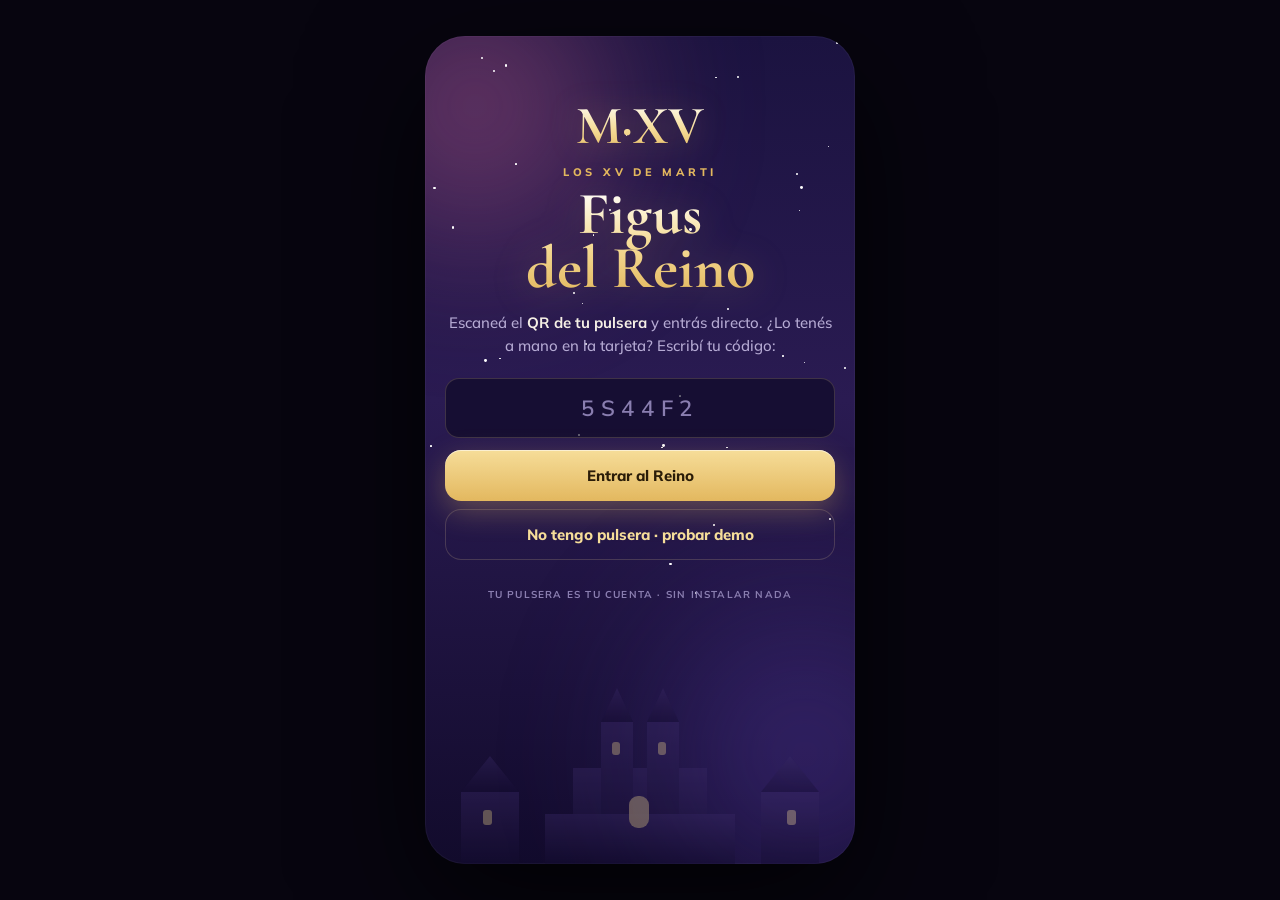
==== commit 2173b0df: "Reestructurar en app multi-archivo: acceso por pulsera, reveal de a una y persistencia - Acceso real" ====
--- a/index.html
+++ b/index.html
@@ -3,292 +3,12 @@
 <head>
 <meta charset="UTF-8">
 <meta name="viewport" content="width=device-width, initial-scale=1.0, maximum-scale=1.0, user-scalable=no">
-<title>Figus del Reino · Móvil v2</title>
+<meta name="theme-color" content="#1b1340">
+<title>Figus del Reino · Los XV de Marti</title>
 <link rel="preconnect" href="https://fonts.googleapis.com">
 <link rel="preconnect" href="https://fonts.gstatic.com" crossorigin>
 <link href="https://fonts.googleapis.com/css2?family=Cormorant+Garamond:ital,wght@0,400;0,500;0,600;0,700;1,500;1,600&family=Mulish:wght@400;500;600;700;800;900&display=swap" rel="stylesheet">
-<style>
-  :root{
-    --bg-1:#1b1340; --bg-2:#2a1b52; --bg-3:#120b2c; --night:#0b0820;
-    --gold-1:#f6dd99; --gold-2:#e3b85f; --gold-3:#b98a35;
-    --rose:#f1a8c6; --rose-deep:#d76a98;
-    --ink:#f6f0e6; --muted:#b6abd4; --muted-2:#8a7eb0;
-    --line:rgba(246,221,153,.18); --glass:rgba(34,24,66,.55);
-    --green:#8ce6b0;
-  }
-  *{box-sizing:border-box;-webkit-tap-highlight-color:transparent}
-  html,body{margin:0;padding:0;height:100%}
-  body{font-family:'Mulish',sans-serif;background:#07050f;color:var(--ink);
-    display:flex;align-items:center;justify-content:center;min-height:100vh;overflow:hidden;
-    overscroll-behavior:none}
-
-  /* ---------- device ---------- */
-  #device{position:relative;width:100%;max-width:430px;height:100vh;max-height:932px;
-    background:linear-gradient(180deg,var(--bg-1) 0%,var(--bg-2) 44%,var(--bg-3) 100%);
-    overflow:hidden;display:flex;flex-direction:column;
-    box-shadow:0 40px 120px rgba(0,0,0,.7), inset 0 0 0 1px rgba(255,255,255,.04)}
-  @media(min-width:480px){ body{padding:18px} #device{border-radius:40px;height:92vh} }
-
-  .aurora{position:absolute;border-radius:50%;filter:blur(70px);pointer-events:none;z-index:0;opacity:.55}
-  .a1{width:420px;height:420px;left:-160px;top:-140px;background:radial-gradient(circle,#d76a98 0%,transparent 65%);animation:dr1 18s ease-in-out infinite alternate}
-  .a2{width:460px;height:460px;right:-180px;bottom:-120px;background:radial-gradient(circle,#5b3fae 0%,transparent 65%);animation:dr2 22s ease-in-out infinite alternate}
-  @keyframes dr1{to{transform:translate(40px,30px)}}
-  @keyframes dr2{to{transform:translate(-36px,-26px)}}
-
-  .stars{position:absolute;inset:0;pointer-events:none;z-index:0}
-  .stars i{position:absolute;background:#fff;border-radius:50%;animation:tw 4.5s infinite ease-in-out}
-  @keyframes tw{0%,100%{opacity:.1;transform:scale(.7)}50%{opacity:.8;transform:scale(1)}}
-
-  .castle{position:absolute;left:0;right:0;bottom:0;height:200px;z-index:0;opacity:.4;pointer-events:none}
-  .castle svg{width:100%;height:100%;display:block}
-
-  /* ---------- header ---------- */
-  header{position:relative;z-index:6;display:none;align-items:center;gap:13px;
-    padding:calc(14px + env(safe-area-inset-top)) 20px 12px;
-    background:linear-gradient(180deg,rgba(11,8,32,.72),transparent)}
-  header.on{display:flex}
-  .ringwrap{position:relative;width:52px;height:52px;flex:0 0 auto}
-  .ringwrap svg{position:absolute;inset:0;transform:rotate(-90deg)}
-  .ringwrap .avx{position:absolute;inset:5px;border-radius:50%;background:rgba(227,184,95,.13);
-    display:flex;align-items:center;justify-content:center;font-size:22px}
-  .hid{flex:1;min-width:0}
-  .hid .n{font-weight:800;font-size:16px;line-height:1.05;white-space:nowrap;overflow:hidden;text-overflow:ellipsis}
-  .hid .s{font-size:10.5px;color:var(--muted);font-weight:700;letter-spacing:.14em;text-transform:uppercase;margin-top:2px}
-  .hct{text-align:right;flex:0 0 auto}
-  .hct .big{font-family:'Cormorant Garamond';font-weight:700;font-size:30px;line-height:.85;
-    background:linear-gradient(180deg,#fff,var(--gold-1));-webkit-background-clip:text;background-clip:text;-webkit-text-fill-color:transparent}
-  .hct .big small{font-size:15px;color:var(--muted-2)}
-  .hct .lbl{font-size:8.5px;letter-spacing:.22em;color:var(--muted);text-transform:uppercase;font-weight:800;margin-top:2px}
-
-  /* ---------- main scroll ---------- */
-  main{position:relative;z-index:2;flex:1;overflow-y:auto;overflow-x:hidden;-webkit-overflow-scrolling:touch}
-  .pad{padding:18px 20px 110px}
-  .pad.intro{padding-top:max(40px, 9vh)}
-
-  /* ---------- bottom nav ---------- */
-  nav{position:absolute;left:0;right:0;bottom:0;z-index:8;display:none;gap:6px;
-    padding:10px 16px calc(12px + env(safe-area-inset-bottom));
-    background:linear-gradient(180deg,transparent,rgba(7,5,15,.88) 34%);backdrop-filter:blur(10px)}
-  nav.on{display:flex}
-  nav button{flex:1;appearance:none;border:0;background:transparent;cursor:pointer;color:var(--muted-2);
-    font-family:'Mulish';font-weight:800;font-size:10.5px;letter-spacing:.06em;
-    display:flex;flex-direction:column;align-items:center;gap:4px;padding:9px 4px;border-radius:14px;position:relative;
-    transition:color .2s, background .2s}
-  nav button .ic{font-size:21px;line-height:1;filter:grayscale(.5);transition:filter .2s, transform .2s}
-  nav button.act{color:var(--gold-1);background:rgba(227,184,95,.1)}
-  nav button.act .ic{filter:none;transform:translateY(-1px)}
-  nav .dot{position:absolute;top:7px;right:calc(50% - 19px);min-width:17px;height:17px;border-radius:9px;padding:0 4px;
-    background:linear-gradient(180deg,var(--rose),var(--rose-deep));color:#3a0f23;font-size:10px;font-weight:900;
-    display:flex;align-items:center;justify-content:center;box-shadow:0 4px 10px rgba(0,0,0,.35)}
-
-  /* ---------- typography ---------- */
-  .kicker{font-weight:800;font-size:11px;letter-spacing:.34em;text-transform:uppercase;color:var(--gold-2)}
-  h1.title{font-family:'Cormorant Garamond';font-weight:700;line-height:.9;margin:8px 0 0;font-size:clamp(48px,15vw,64px);
-    background:linear-gradient(180deg,#fff 0%,var(--gold-1) 50%,var(--gold-2) 100%);
-    -webkit-background-clip:text;background-clip:text;-webkit-text-fill-color:transparent;
-    filter:drop-shadow(0 2px 18px rgba(227,184,95,.25))}
-  .lead{color:var(--muted);font-size:15px;line-height:1.55;font-weight:500}
-  .hint{font-size:12px;color:var(--muted-2);font-weight:600;line-height:1.5}
-  .sh{display:flex;align-items:center;gap:10px;margin:26px 0 12px}
-  .sh .ln{flex:1;height:1px;background:var(--line)}
-  .sh span{font-weight:800;font-size:11px;letter-spacing:.26em;text-transform:uppercase;color:var(--gold-2)}
-
-  /* ---------- controls ---------- */
-  .btn{appearance:none;border:0;cursor:pointer;font-family:'Mulish';font-weight:800;font-size:15px;
-    padding:16px 22px;border-radius:16px;width:100%;color:#2a1c08;
-    background:linear-gradient(180deg,var(--gold-1),var(--gold-2));
-    box-shadow:0 10px 30px rgba(227,184,95,.32), inset 0 1px 0 rgba(255,255,255,.55);
-    transition:transform .12s ease, filter .2s}
-  .btn:active{transform:translateY(2px) scale(.99);filter:brightness(.96)}
-  .btn[disabled]{opacity:.4;filter:grayscale(.4);pointer-events:none}
-  .btn.rose{background:linear-gradient(180deg,var(--rose),var(--rose-deep));color:#3a0f23;box-shadow:0 10px 30px rgba(215,106,152,.32)}
-  .btn.ghost{background:transparent;color:var(--gold-1);box-shadow:inset 0 0 0 1px var(--line)}
-  .btn.sm{padding:11px 14px;font-size:13px;border-radius:12px;width:auto}
-  .field{width:100%;background:rgba(11,8,32,.6);border:1px solid var(--line);border-radius:14px;
-    padding:15px 16px;color:var(--ink);font-family:'Mulish';font-weight:700;font-size:16px;outline:none}
-  .field::placeholder{color:var(--muted-2);font-weight:600}
-  .field:focus{border-color:var(--gold-2);box-shadow:0 0 0 3px rgba(227,184,95,.14)}
-
-  /* ---------- onboarding avatars ---------- */
-  .avgrid{display:grid;grid-template-columns:repeat(4,1fr);gap:10px;margin-top:12px}
-  .av{aspect-ratio:1;border-radius:16px;display:flex;flex-direction:column;align-items:center;justify-content:center;gap:4px;
-    background:var(--glass);border:1px solid rgba(255,255,255,.06);cursor:pointer;font-size:27px;position:relative;transition:.15s}
-  .av small{font-size:9px;font-weight:800;color:var(--muted);letter-spacing:.05em}
-  .av.sel{border-color:var(--gold-1);background:rgba(227,184,95,.14);transform:translateY(-2px)}
-  .av.sel:after{content:"✓";position:absolute;top:-7px;right:-7px;width:20px;height:20px;border-radius:50%;
-    background:linear-gradient(180deg,var(--gold-1),var(--gold-2));color:#2a1c08;font-size:11px;font-weight:900;
-    display:flex;align-items:center;justify-content:center;box-shadow:0 4px 12px rgba(227,184,95,.5)}
-
-  /* ---------- album grid ---------- */
-  .grid{display:grid;grid-template-columns:repeat(3,1fr);gap:11px}
-  .fig{position:relative;border-radius:15px;aspect-ratio:.72;overflow:hidden;border:1px solid rgba(255,255,255,.07);
-    background:linear-gradient(165deg,rgba(43,30,86,.75),rgba(18,11,44,.8));display:flex;flex-direction:column;
-    align-items:center;justify-content:center;text-align:center;padding:8px 6px}
-  .fig.empty{background:repeating-linear-gradient(135deg,rgba(255,255,255,.025) 0 8px,transparent 8px 16px),rgba(11,8,32,.5);
-    border-style:dashed;border-color:rgba(255,255,255,.11)}
-  .fig.empty .q{font-family:'Cormorant Garamond';font-size:32px;color:var(--muted-2);font-weight:700}
-  .fig .glyph{font-size:33px;filter:drop-shadow(0 4px 10px rgba(0,0,0,.4))}
-  .fig .fn{font-family:'Cormorant Garamond';font-weight:600;font-size:14px;line-height:1;margin-top:7px;color:#fff}
-  .fig .fm{font-size:8.5px;letter-spacing:.06em;text-transform:uppercase;color:var(--muted);font-weight:800;margin-top:4px}
-  .fig .no{position:absolute;top:6px;left:8px;font-size:9px;font-weight:800;color:var(--muted-2)}
-  .fig.have:after{content:"";position:absolute;inset:0;background:linear-gradient(180deg,transparent 56%,rgba(227,184,95,.1));pointer-events:none}
-  .fig.r-rara{box-shadow:inset 0 0 0 1px rgba(241,168,198,.35)}
-  .fig.r-epica{box-shadow:inset 0 0 0 1px rgba(246,221,153,.55)}
-  .fig .dq{position:absolute;bottom:6px;right:6px;background:linear-gradient(180deg,var(--rose),var(--rose-deep));
-    color:#3a0f23;font-size:9px;font-weight:900;border-radius:8px;padding:2px 6px}
-  .fig.pop{animation:pop .5s ease}
-  @keyframes pop{0%{transform:scale(.6);opacity:0}60%{transform:scale(1.08)}100%{transform:scale(1)}}
-
-  .goldrow{display:grid;grid-template-columns:repeat(3,1fr);gap:11px}
-  .gcard{aspect-ratio:.72;border-radius:15px;position:relative;overflow:hidden;display:flex;flex-direction:column;
-    align-items:center;justify-content:center;text-align:center;padding:8px;
-    background:linear-gradient(165deg,#2c2143,#191130);border:1px solid var(--line)}
-  .gcard.locked{filter:grayscale(.55);opacity:.6}
-  .gcard.won{background:linear-gradient(165deg,#3a2c12,#191130);border-color:var(--gold-1);
-    box-shadow:0 0 22px rgba(227,184,95,.25)}
-  .gcard .glyph{font-size:30px}
-  .gcard .fn{font-family:'Cormorant Garamond';font-weight:700;font-size:13px;color:var(--gold-1);margin-top:6px;line-height:1.05}
-  .gcard .lk{position:absolute;top:7px;right:8px;font-size:12px;opacity:.75}
-
-  /* ---------- sources ---------- */
-  .srcs{display:grid;grid-template-columns:1fr 1fr;gap:10px}
-  .src{background:var(--glass);border:1px solid rgba(255,255,255,.07);border-radius:16px;padding:14px 13px;
-    text-align:left;cursor:pointer;transition:.15s;position:relative}
-  .src:active{transform:scale(.98)}
-  .src .ic{font-size:22px}
-  .src .t{font-weight:800;font-size:13px;margin-top:8px;line-height:1.15}
-  .src .d{font-size:10.5px;color:var(--muted);font-weight:600;margin-top:3px;line-height:1.35}
-  .src.spent{opacity:.38;pointer-events:none}
-  .src.spent:after{content:"✓ usado";position:absolute;top:10px;right:11px;font-size:9px;font-weight:900;
-    letter-spacing:.08em;color:var(--green);text-transform:uppercase}
-
-  .wall{border:1px solid rgba(241,168,198,.3);border-radius:18px;padding:18px 16px;
-    background:linear-gradient(165deg,rgba(215,106,152,.12),rgba(34,24,66,.4))}
-  .pill{display:inline-flex;align-items:center;gap:6px;background:rgba(227,184,95,.12);border:1px solid var(--line);
-    border-radius:99px;padding:6px 12px;font-size:11px;font-weight:800;color:var(--gold-1)}
-
-  /* ---------- trade tab ---------- */
-  .card{background:var(--glass);border:1px solid rgba(255,255,255,.07);border-radius:18px;padding:16px}
-  .req{display:flex;align-items:center;gap:11px;padding:12px 13px;border-radius:14px;margin-top:9px;
-    background:rgba(11,8,32,.5);border:1px solid rgba(255,255,255,.06)}
-  .req .fg{width:42px;height:42px;border-radius:12px;background:rgba(241,168,198,.12);border:1px solid rgba(241,168,198,.25);
-    display:flex;align-items:center;justify-content:center;font-size:21px;flex:0 0 auto}
-  .req .tx{flex:1;min-width:0}
-  .req .tx .a{font-size:13.5px;font-weight:700;line-height:1.25}
-  .req .tx .a b{color:var(--gold-1)}
-  .req .tx .b{font-size:10.5px;color:var(--muted-2);font-weight:700;margin-top:2px}
-  .mreq{border:1px solid rgba(241,168,198,.35);background:linear-gradient(90deg,rgba(241,168,198,.12),rgba(34,24,66,.3))}
-  .codebig{font-family:'Cormorant Garamond';font-weight:700;font-size:42px;letter-spacing:.2em;color:var(--gold-1);text-align:center}
-
-  /* ---------- feed ---------- */
-  .feed .ev{display:flex;align-items:flex-start;gap:10px;padding:11px 13px;margin-bottom:9px;border-radius:13px;
-    background:rgba(34,24,66,.45);border:1px solid rgba(255,255,255,.05);font-size:13.5px;font-weight:600;line-height:1.35;
-    animation:slin .5s cubic-bezier(.2,.8,.2,1)}
-  .feed .ev.mine{border-color:rgba(246,221,153,.28);background:rgba(227,184,95,.08)}
-  .feed .ev .ic{font-size:16px;flex:0 0 auto;line-height:1.3}
-  .feed .ev b{color:#fff;font-weight:800}
-  .feed .ev .g{color:var(--gold-1);font-weight:800}
-  .feed .ev .r{color:var(--rose);font-weight:800}
-  .feed .ev .t{display:block;font-size:9.5px;color:var(--muted-2);font-weight:800;letter-spacing:.08em;margin-top:4px;text-transform:uppercase}
-  @keyframes slin{from{opacity:0;transform:translateY(-8px)}to{opacity:1;transform:translateY(0)}}
-
-  /* ---------- sheet / overlays ---------- */
-  .sheet{position:absolute;inset:0;z-index:30;background:rgba(7,5,15,.86);backdrop-filter:blur(9px);
-    display:flex;flex-direction:column;align-items:center;justify-content:center;padding:24px;text-align:center;
-    opacity:0;pointer-events:none;transition:opacity .25s;overflow-y:auto}
-  .sheet.on{opacity:1;pointer-events:auto}
-  .mcard{width:100%;max-width:340px;background:linear-gradient(180deg,var(--bg-2),var(--bg-3));
-    border:1px solid var(--line);border-radius:22px;padding:24px 20px;box-shadow:0 30px 80px rgba(0,0,0,.6)}
-
-  /* envelope */
-  .env{width:178px;height:124px;border-radius:16px;margin:14px auto 22px;position:relative;cursor:pointer;
-    background:linear-gradient(180deg,var(--bg-2),var(--bg-3));border:1px solid var(--line);
-    box-shadow:0 18px 50px rgba(0,0,0,.5);transition:transform .2s}
-  .env:active{transform:scale(.97)}
-  .env:before{content:"";position:absolute;inset:0;border-radius:16px;
-    background:linear-gradient(135deg,transparent 40%,rgba(246,221,153,.18) 50%,transparent 60%)}
-  .env .flapline{position:absolute;left:0;right:0;top:0;height:54%;
-    clip-path:polygon(0 0,100% 0,50% 100%);border-radius:16px 16px 0 0;
-    background:linear-gradient(180deg,rgba(255,255,255,.05),transparent);border-bottom:1px solid rgba(246,221,153,.2)}
-  .env .seal{position:absolute;left:50%;top:50%;transform:translate(-50%,-50%);width:54px;height:54px;border-radius:50%;
-    background:radial-gradient(circle at 35% 30%,var(--gold-1),var(--gold-3));display:flex;align-items:center;justify-content:center;
-    font-size:24px;color:#2a1c08;box-shadow:0 6px 18px rgba(0,0,0,.45);animation:beat 1.6s infinite}
-  @keyframes beat{0%,100%{transform:translate(-50%,-50%) scale(1)}50%{transform:translate(-50%,-50%) scale(1.08)}}
-
-  /* card flip reveal */
-  .reveal{display:flex;gap:10px;flex-wrap:wrap;justify-content:center;max-width:344px}
-  .flip{width:88px;aspect-ratio:.72;perspective:600px;opacity:0;transform:translateY(14px);animation:rin .4s forwards}
-  @keyframes rin{to{opacity:1;transform:translateY(0)}}
-  .flip .inner{position:relative;width:100%;height:100%;transform-style:preserve-3d;transition:transform .55s cubic-bezier(.3,.9,.3,1)}
-  .flip.go .inner{transform:rotateY(180deg)}
-  .face{position:absolute;inset:0;border-radius:12px;backface-visibility:hidden;-webkit-backface-visibility:hidden;
-    display:flex;flex-direction:column;align-items:center;justify-content:center;padding:8px 5px;border:1px solid rgba(255,255,255,.09)}
-  .face.fr{background:
-    repeating-linear-gradient(45deg,rgba(246,221,153,.07) 0 7px,transparent 7px 14px),
-    linear-gradient(165deg,#241a4d,#140d31)}
-  .face.fr .mono{font-family:'Cormorant Garamond';font-weight:700;font-size:26px;color:var(--gold-2)}
-  .face.bk{transform:rotateY(180deg);background:linear-gradient(165deg,rgba(43,30,86,.97),rgba(18,11,44,.97))}
-  .face.bk .g{font-size:29px}
-  .face.bk .nm{font-family:'Cormorant Garamond';font-weight:600;font-size:11.5px;color:#fff;margin-top:5px;line-height:1.05}
-  .face.bk .tag{font-size:7.5px;font-weight:900;letter-spacing:.07em;text-transform:uppercase;margin-top:5px}
-  .flip.new .face.bk .tag{color:var(--green)}
-  .flip.rep .face.bk .tag{color:var(--rose)}
-  .flip.rara .face.bk{box-shadow:inset 0 0 0 1px rgba(241,168,198,.55)}
-  .flip.epica .face.bk{box-shadow:inset 0 0 0 1px var(--gold-1)}
-  .flip.dorada .face.bk{background:linear-gradient(165deg,#3a2c12,#171026);box-shadow:inset 0 0 0 1px var(--gold-1),0 0 26px rgba(227,184,95,.45)}
-  .flip.dorada .face.bk .tag{color:var(--gold-1)}
-
-  /* trivia */
-  .opts{display:grid;grid-template-columns:1fr;gap:9px;margin-top:16px}
-  .opt{background:rgba(11,8,32,.55);border:1px solid rgba(255,255,255,.08);border-radius:14px;padding:14px;
-    font-weight:700;font-size:15px;display:flex;align-items:center;gap:12px;cursor:pointer;color:var(--ink);text-align:left}
-  .opt .k{width:28px;height:28px;border-radius:8px;background:rgba(246,221,153,.14);color:var(--gold-1);flex:0 0 auto;
-    display:flex;align-items:center;justify-content:center;font-family:'Cormorant Garamond';font-weight:700;font-size:16px}
-  .opt:active{transform:scale(.98)}
-  .opt.bad{animation:shake .4s;border-color:rgba(241,107,107,.6)}
-  @keyframes shake{0%,100%{transform:translateX(0)}25%{transform:translateX(-6px)}75%{transform:translateX(6px)}}
-  .ringt{position:relative;width:74px;height:74px;margin:18px auto 0}
-  .ringt svg{transform:rotate(-90deg)}
-  .ringt .n{position:absolute;inset:0;display:flex;align-items:center;justify-content:center;
-    font-family:'Cormorant Garamond';font-weight:700;font-size:30px;color:var(--gold-1)}
-
-  /* dorada / takeover */
-  .rays{position:absolute;width:680px;height:680px;left:50%;top:42%;transform:translate(-50%,-50%);z-index:0;border-radius:50%;
-    background:conic-gradient(from 0deg,rgba(246,221,153,0),rgba(246,221,153,.15) 4%,rgba(246,221,153,0) 9%,
-      rgba(246,221,153,0),rgba(246,221,153,.15) 29%,rgba(246,221,153,0) 34%,rgba(246,221,153,0),
-      rgba(246,221,153,.15) 54%,rgba(246,221,153,0) 59%,rgba(246,221,153,0),rgba(246,221,153,.15) 79%,rgba(246,221,153,0) 84%);
-    animation:spin 22s linear infinite}
-  @keyframes spin{to{transform:translate(-50%,-50%) rotate(360deg)}}
-  .ticket{width:225px;border-radius:20px;padding:22px 16px 18px;position:relative;z-index:2;text-align:center;
-    background:linear-gradient(165deg,#3a2c12,#171026);border:1px solid var(--gold-1);
-    box-shadow:0 24px 70px rgba(227,184,95,.35),0 0 0 4px rgba(246,221,153,.08);animation:pop .6s ease}
-  .ticket .crown{font-size:44px}
-  .ticket .nm{font-family:'Cormorant Garamond';font-weight:700;font-size:26px;color:var(--gold-1);margin-top:6px;line-height:1}
-  .ticket .sub{font-size:10px;letter-spacing:.2em;text-transform:uppercase;color:var(--muted);font-weight:800;margin-top:8px}
-  .ticket .ser{margin-top:13px;font-size:11px;color:var(--gold-2);font-weight:900;letter-spacing:.12em}
-
-  .swap{display:flex;align-items:center;justify-content:space-between;gap:8px;margin:18px 0}
-  .swap .mini{flex:1;border-radius:14px;padding:12px 8px;text-align:center;background:rgba(11,8,32,.5);border:1px solid rgba(255,255,255,.07)}
-  .swap .mini .g{font-size:30px}
-  .swap .mini .nm{font-family:'Cormorant Garamond';font-weight:600;font-size:12px;margin-top:5px;color:#fff;line-height:1.05}
-  .swap .mini .who{font-size:9px;color:var(--muted);font-weight:800;text-transform:uppercase;letter-spacing:.08em;margin-top:6px}
-  .swap .ar{font-size:22px;color:var(--gold-1)}
-
-  /* toast + confetti */
-  .toast{position:absolute;left:50%;bottom:96px;transform:translateX(-50%) translateY(16px);z-index:60;
-    background:rgba(11,8,32,.94);border:1px solid var(--line);color:var(--ink);font-weight:700;font-size:13px;
-    padding:12px 18px;border-radius:14px;opacity:0;transition:.3s;pointer-events:none;max-width:86%;text-align:center}
-  .toast.on{opacity:1;transform:translateX(-50%) translateY(0)}
-  #confetti{position:absolute;inset:0;z-index:55;pointer-events:none}
-
-  .mt8{margin-top:8px}.mt12{margin-top:12px}.mt16{margin-top:16px}.mt20{margin-top:20px}
-  .center{text-align:center}
-  .footnote{text-align:center;font-size:10px;color:var(--muted-2);font-weight:700;letter-spacing:.12em;text-transform:uppercase;margin-top:28px}
-
-  @media (prefers-reduced-motion: reduce){
-    *,*:before,*:after{animation-duration:.01ms !important;animation-iteration-count:1 !important;transition-duration:.01ms !important}
-  }
-</style>
+<link rel="stylesheet" href="css/styles.css">
 </head>
 <body>
 <div id="device">
@@ -327,600 +47,7 @@
   <div class="toast" id="toast"></div>
 </div>
 
-<script>
-/* ================= DATA ================= */
-const FIGS=[
-  {id:1,g:"🐚",nm:"Marti Sirena",fm:"La Sirenita",r:"comun"},
-  {id:2,g:"❄️",nm:"Marti de Hielo",fm:"Frozen",r:"comun"},
-  {id:3,g:"🌺",nm:"Marti Navegante",fm:"Moana",r:"comun"},
-  {id:4,g:"🗡️",nm:"Marti Guerrera",fm:"Mulán",r:"comun"},
-  {id:5,g:"🪔",nm:"Marti Jazmín",fm:"Aladdín",r:"comun"},
-  {id:6,g:"🌹",nm:"Marti Bella",fm:"La Bella y la Bestia",r:"comun"},
-  {id:7,g:"👠",nm:"Marti Cenicienta",fm:"Cenicienta",r:"comun"},
-  {id:8,g:"💜",nm:"Marti Rapunzel",fm:"Enredados",r:"comun"},
-  {id:9,g:"🍎",nm:"Marti Blanca",fm:"Blancanieves",r:"rara"},
-  {id:10,g:"🌿",nm:"Marti Aurora",fm:"La Bella Durmiente",r:"rara"},
-  {id:11,g:"🍃",nm:"Marti Pocahontas",fm:"Pocahontas",r:"rara"},
-  {id:12,g:"🏹",nm:"Marti Valiente",fm:"Brave",r:"rara"},
-  {id:13,g:"🐸",nm:"Marti Tiana",fm:"La Princesa y el Sapo",r:"rara"},
-  {id:14,g:"🦋",nm:"Marti Encanto",fm:"Encanto",r:"epica"},
-  {id:15,g:"🖤",nm:"Marti Maléfica",fm:"Maléfica",r:"epica"},
-];
-const GOLD=[
-  {g:"👑",nm:"Marti · El Vals"},
-  {g:"🤍",nm:"Marti & Papá"},
-  {g:"✨",nm:"Marti Reina"},
-];
-const AVATARS=[
-  {g:"👑",n:"Princesa"},{g:"🧚",n:"Hada"},{g:"🦋",n:"Mariposa"},{g:"🌹",n:"Rosa"},
-  {g:"🐉",n:"Dragón"},{g:"🦢",n:"Cisne"},{g:"⭐",n:"Estrella"},{g:"🏰",n:"Castillo"},
-];
-const GUESTS=["Sofi","Tomi","Juli","Cande","Nacho","Valen","Mía","Benja","Lola","Fran"];
-const TRIVIA=[
-  {q:"¿En qué película Marti sería una sirena?",o:["La Sirenita","Moana","Frozen","Encanto"],a:0},
-  {q:"¿Quién canta «Libre soy»?",o:["Moana","Elsa","Rapunzel","Tiana"],a:1},
-  {q:"¿De qué reino es Moana?",o:["Arendelle","Agrabah","Motunui","Corona"],a:2},
-  {q:"¿Cómo se llama el dragón de Mulán?",o:["Abu","Mushu","Pascal","Sven"],a:1},
-];
-const CODEWORDS=["FROZEN","MOANA","STITCH","AURORA","ENCANTO"];
-const SRC={
-  start:{ic:"🎁",t:"Sobre de bienvenida",d:"Tu único sobre al entrar",n:5,dor:.18},
-  codigo:{ic:"📣",t:"Código sorpresa",d:"Marti dice una palabra por mic",n:4,dor:.18},
-  trivia:{ic:"💡",t:"Trivia Disney",d:"Acertá y entrá al sorteo",n:4,dor:.18},
-  carta:{ic:"🃏",t:"Carta escondida",d:"Buscala por el salón",n:4,dor:.35},
-};
-
-/* ================= STATE ================= */
-let S;
-function freshState(){
-  return {
-    screen:"intro", tab:"album",
-    name:"", avatar:null,
-    counts:{}, golds:[false,false,false],
-    sources:{start:true,codigo:true,trivia:true,carta:true},
-    myReq:null, reqTimer:null,
-    salon:[], feed:[], unread:0,
-    relojWon:false, done:false,
-    myCode:String(Math.floor(1000+Math.random()*9000)),
-  };
-}
-S=freshState();
-
-const $=s=>document.querySelector(s);
-const view=$("#view"), sheet=$("#sheet"), hdr=$("#hdr"), nav=$("#nav");
-const rnd=a=>a[Math.floor(Math.random()*a.length)];
-const fig=id=>FIGS.find(f=>f.id===id);
-const owned=id=>(S.counts[id]||0)>0;
-const uniques=()=>FIGS.filter(f=>owned(f.id)).length;
-const missing=()=>FIGS.filter(f=>!owned(f.id));
-const dupes=()=>FIGS.filter(f=>(S.counts[f.id]||0)>1);
-function toast(m){const t=$("#toast");t.textContent=m;t.classList.add("on");
-  clearTimeout(t._t);t._t=setTimeout(()=>t.classList.remove("on"),2300);}
-
-/* weighted draw — épicas casi nunca: el muro que obliga a cambiar */
-const POOL=(()=>{const w={comun:10,rara:4,epica:1};const p=[];
-  FIGS.forEach(f=>{for(let i=0;i<w[f.r];i++)p.push(f.id)});return p;})();
-const drawOne=()=>POOL[Math.floor(Math.random()*POOL.length)];
-
-/* ================= STARS ================= */
-(function(){let h="";for(let i=0;i<42;i++){
-  const x=Math.random()*100,y=Math.random()*68,z=Math.random()*2+1,d=Math.random()*4;
-  h+=`<i style="left:${x}%;top:${y}%;width:${z}px;height:${z}px;animation-delay:${d}s"></i>`;}
-  $("#stars").innerHTML=h;})();
-
-/* ================= FEED ENGINE ================= */
-function feedPush(html,ic,mine){
-  S.feed.unshift({html,ic,mine,t:new Date()});
-  if(S.feed.length>30)S.feed.pop();
-  if(S.tab!=="feed"&&S.screen==="app"){S.unread++;paintDot();}
-  if(S.tab==="feed")renderTab();
-}
-function paintDot(){const d=$("#feedDot");
-  d.style.display=S.unread?"flex":"none";d.textContent=Math.min(S.unread,9);}
-function ambient(){
-  const r=Math.random(),A=rnd(GUESTS);let B=rnd(GUESTS);while(B===A)B=rnd(GUESTS);
-  const f=rnd(FIGS);
-  if(r<.3)return feedPush(`<b>${A}</b> y <b>${B}</b> cambiaron figus`,"🔄");
-  if(r<.55)return feedPush(`<b>${A}</b> abrió un sobre y encontró a <span class="g">${f.nm} ${f.g}</span>`,"🎁");
-  if(r<.72)return feedPush(`<b>${A}</b> le pasó <span class="g">${f.nm}</span> a <b>${B}</b> — ¡genia!`,"🤝");
-  if(r<.86)return feedPush(`<b>${A}</b> ya va <span class="g">${10+Math.floor(Math.random()*4)}/15</span>`,"🏆");
-  return feedPush(`<b>${A}</b> abrió otro sobre y… repetida. Bancá ${A} 🥲`,"🫂");
-}
-let ambIv=null;
-function startAmbient(){if(!ambIv)ambIv=setInterval(()=>{if(S.screen==="app")ambient();},7000);}
-
-/* salon requests */
-function newSalonReq(){
-  const who=rnd(GUESTS);
-  return {who,figId:rnd(FIGS).id};
-}
-function seedSalon(){S.salon=[newSalonReq(),newSalonReq(),newSalonReq()];}
-
-/* ================= RENDER ROUTER ================= */
-function render(){
-  if(S.screen==="intro"){hdr.classList.remove("on");nav.classList.remove("on");renderIntro();return;}
-  hdr.classList.add("on");nav.classList.add("on");
-  renderHeader();renderTab();paintDot();
-}
-function renderHeader(){
-  const u=uniques(),C=131.95,off=C*(1-u/15);
-  hdr.innerHTML=`
-    <div class="ringwrap">
-      <svg width="52" height="52"><circle cx="26" cy="26" r="21" stroke="rgba(255,255,255,.1)" stroke-width="3.5" fill="none"/>
-      <circle cx="26" cy="26" r="21" stroke="url(#hg)" stroke-width="3.5" fill="none" stroke-linecap="round"
-        stroke-dasharray="${C}" stroke-dashoffset="${off}" style="transition:stroke-dashoffset .7s cubic-bezier(.2,.8,.2,1)"/>
-      <defs><linearGradient id="hg" x1="0" y1="0" x2="1" y2="1">
-        <stop offset="0" stop-color="#f1a8c6"/><stop offset="1" stop-color="#f6dd99"/></linearGradient></defs></svg>
-      <div class="avx">${S.avatar.g}</div>
-    </div>
-    <div class="hid"><div class="n">${S.name}</div><div class="s">Reino de Marti</div></div>
-    <div class="hct"><div class="big">${u}<small>/15</small></div><div class="lbl">figus</div></div>`;
-}
-nav.querySelectorAll("button").forEach(b=>{
-  b.addEventListener("click",()=>{S.tab=b.dataset.tab;
-    if(S.tab==="feed"){S.unread=0;paintDot();}
-    nav.querySelectorAll("button").forEach(x=>x.classList.toggle("act",x===b));
-    renderTab();});
-});
-function syncNav(){nav.querySelectorAll("button").forEach(x=>x.classList.toggle("act",x.dataset.tab===S.tab));}
-
-function renderTab(){
-  syncNav();
-  if(S.tab==="album")return renderAlbum();
-  if(S.tab==="trade")return renderTrade();
-  return renderFeed();
-}
-
-/* ================= INTRO ================= */
-function renderIntro(){
-  view.className="pad intro";
-  view.innerHTML=`
-    <div class="center">
-      <div class="kicker">Los XV de Marti</div>
-      <h1 class="title">Figus<br>del Reino</h1>
-      <p class="lead mt16">Juntá las <b style="color:var(--ink)">15 figuritas</b> de Marti convertida en princesa.
-      Con tu sobre solo no alcanza: el álbum se completa <b style="color:var(--rose)">cambiando con la gente</b>.</p>
-    </div>
-    <div class="mt20">
-      <label class="hint">Tu nombre</label>
-      <input class="field mt8" id="nameIn" maxlength="16" placeholder="¿Cómo te llamás?" value="${S.name}">
-    </div>
-    <div class="mt16">
-      <label class="hint">Elegí tu personaje</label>
-      <div class="avgrid" id="avs">
-        ${AVATARS.map((a,i)=>`<div class="av ${S.avatar&&S.avatar.n===a.n?'sel':''}" data-i="${i}">${a.g}<small>${a.n}</small></div>`).join("")}
-      </div>
-    </div>
-    <button class="btn mt20" id="go">Entrar al Reino</button>
-    <p class="footnote">Tu pulsera es tu cuenta · sin instalar nada</p>`;
-  $("#nameIn").addEventListener("input",e=>S.name=e.target.value.trim());
-  view.querySelectorAll(".av").forEach(el=>el.addEventListener("click",()=>{
-    S.avatar=AVATARS[+el.dataset.i];renderIntro();}));
-  $("#go").addEventListener("click",()=>{
-    if(!S.name)return toast("Poné tu nombre 🙂");
-    if(!S.avatar)return toast("Elegí un personaje ✨");
-    S.screen="app";S.tab="album";seedSalon();startAmbient();
-    view.className="pad";render();
-    feedPush(`<b>Vos</b> entraste al Reino ✦ ¡bienvenida!`,"🏰",true);
-    setTimeout(()=>openPack("start"),420);
-  });
-}
-
-/* ================= ÁLBUM ================= */
-function figCard(f){
-  const q=S.counts[f.id]||0;
-  if(!q)return`<div class="fig empty"><span class="no">${String(f.id).padStart(2,"0")}</span>
-    <span class="q">?</span><div class="fm" style="margin-top:6px">${f.fm}</div></div>`;
-  return`<div class="fig have r-${f.r}"><span class="no">${String(f.id).padStart(2,"0")}</span>
-    <span class="glyph">${f.g}</span><div class="fn">${f.nm}</div><div class="fm">${f.fm}</div>
-    ${q>1?`<span class="dq">x${q}</span>`:""}</div>`;
-}
-function renderAlbum(){
-  const u=uniques(),left=Object.keys(S.sources).filter(k=>S.sources[k]);
-  let act="";
-  if(S.done){
-    act=`<div class="wall center mt8"><div class="pill">👑 Reino completo</div>
-      <p class="hint mt12">Ya tenés tu carta dorada esperándote en el Mercadito.</p></div>`;
-  }else if(left.length){
-    act=`
-      <div class="sh"><span>Conseguir sobres</span><div class="ln"></div></div>
-      <p class="hint" style="margin-bottom:11px">Los sobres son contados — caen solo en momentos de la noche.
-      <em>En la fiesta los dispara la pantalla grande; acá simulalos tocando.</em></p>
-      <div class="srcs">
-        ${Object.keys(SRC).map(k=>`<div class="src ${S.sources[k]?"":"spent"}" data-src="${k}">
-          <div class="ic">${SRC[k].ic}</div><div class="t">${SRC[k].t}</div><div class="d">${SRC[k].d}</div></div>`).join("")}
-      </div>`;
-  }else{
-    act=`
-      <div class="sh"><span>Te faltan ${15-u}</span><div class="ln"></div></div>
-      <div class="wall">
-        <div class="pill">🔒 No salen más en sobres</div>
-        <p class="hint mt12">Abriste todos tus sobres. Las que faltan son las más raras del Reino —
-        la única forma de cerrarlo es <b style="color:var(--rose)">cambiando con alguien</b>.</p>
-        <button class="btn rose mt16" id="goTrade">Ir a cambiar</button>
-      </div>`;
-  }
-  view.innerHTML=`
-    <div class="grid">${FIGS.map(figCard).join("")}</div>
-    ${act}
-    <div class="sh"><span>Doradas · pura suerte</span><div class="ln"></div></div>
-    <div class="goldrow">
-      ${GOLD.map((g,i)=>`<div class="gcard ${S.golds[i]?"won":"locked"}">
-        <span class="lk">${S.golds[i]?"✨":"🔒"}</span><span class="glyph">${g.g}</span>
-        <div class="fn">${g.nm}</div></div>`).join("")}
-    </div>
-    <p class="footnote">No hacen falta para ganar · la primera dorada de la noche se lleva el Reloj Disney 🕛</p>`;
-  view.querySelectorAll(".src").forEach(el=>el.addEventListener("click",()=>routeSource(el.dataset.src)));
-  const g=$("#goTrade");if(g)g.addEventListener("click",()=>{S.tab="trade";renderTab();});
-}
-
-/* ================= SOURCES ================= */
-function routeSource(k){
-  if(k==="start")return openPack("start");
-  if(k==="codigo")return codigoFlow();
-  if(k==="trivia")return triviaFlow();
-  if(k==="carta")return cartaFlow();
-}
-function showSheet(html){sheet.innerHTML=html;sheet.classList.add("on");}
-function hideSheet(){sheet.classList.remove("on");setTimeout(()=>{if(!sheet.classList.contains("on"))sheet.innerHTML="";},260);}
-
-/* ---- envelope + flip reveal ---- */
-function openPack(srcKey){
-  const meta=SRC[srcKey];
-  showSheet(`
-    <div class="kicker">${srcKey==="start"?"Tu sobre de bienvenida":"¡Un sobre más!"}</div>
-    <div class="env" id="env"><div class="flapline"></div><div class="seal">✦</div></div>
-    <p class="lead" style="max-width:250px">Tocá el sello para abrirlo</p>`);
-  $("#env").addEventListener("click",()=>{
-    const draws=[];for(let i=0;i<meta.n;i++)draws.push(drawOne());
-    let dorIdx=-1;
-    if(GOLD.some((_,i)=>!S.golds[i]) && Math.random()<meta.dor){
-      const locked=GOLD.map((_,i)=>i).filter(i=>!S.golds[i]);
-      dorIdx=rnd(locked);S.golds[dorIdx]=true;
-    }
-    const cards=draws.map(id=>{const b=S.counts[id]||0;S.counts[id]=b+1;return{f:fig(id),nu:b===0};});
-    S.sources[srcKey]=false;
-    const nNew=cards.filter(c=>c.nu).length;
-    feedPush(`<b>Vos</b> abriste un sobre — <span class="g">${nNew} nuevas</span>, ${cards.length-nNew} repetidas`,"🎁",true);
-
-    showSheet(`
-      <div class="kicker">Conseguiste</div>
-      <div class="reveal mt16">
-        ${cards.map((c,i)=>`<div class="flip ${c.nu?"new":"rep"} ${c.f.r}" style="animation-delay:${i*.1}s">
-          <div class="inner">
-            <div class="face fr"><span class="mono">✦</span></div>
-            <div class="face bk"><span class="g">${c.f.g}</span><div class="nm">${c.f.nm}</div>
-              <div class="tag">${c.nu?"¡Nueva!":"Repetida"}</div></div>
-          </div></div>`).join("")}
-        ${dorIdx>=0?`<div class="flip dorada" style="animation-delay:${cards.length*.1}s">
-          <div class="inner"><div class="face fr"><span class="mono">✦</span></div>
-          <div class="face bk"><span class="g">${GOLD[dorIdx].g}</span><div class="nm">${GOLD[dorIdx].nm}</div>
-            <div class="tag">¡Dorada!</div></div></div></div>`:""}
-      </div>
-      <button class="btn mt20" id="cont" style="max-width:240px">Ver mi álbum</button>`);
-    // flip them in sequence
-    sheet.querySelectorAll(".flip").forEach((el,i)=>setTimeout(()=>el.classList.add("go"),420+i*160));
-    $("#cont").addEventListener("click",()=>{
-      hideSheet();S.tab="album";render();
-      if(dorIdx>=0)setTimeout(()=>doradaOverlay(dorIdx),300);
-      else afterGain();
-    });
-  });
-}
-function afterGain(){
-  if(uniques()===15&&!S.done)return setTimeout(completion,420);
-  const left=Object.values(S.sources).some(v=>v);
-  if(!left&&uniques()<15)toast("Te quedan huecos… ¡toca cambiar! 🔄");
-}
-
-/* ---- código sorpresa ---- */
-function codigoFlow(){
-  const w=rnd(CODEWORDS);
-  showSheet(`
-    <div class="mcard">
-      <div class="kicker center">📣 Código sorpresa</div>
-      <p class="hint center mt8">Marti dice por micrófono:</p>
-      <div class="codebig" style="font-size:46px;letter-spacing:.14em;margin:8px 0 4px">${w}</div>
-      <p class="hint center" style="margin-bottom:14px">Tipealo antes de que se cierre</p>
-      <input class="field" id="cw" placeholder="Escribí la palabra" autocomplete="off" style="text-align:center;text-transform:uppercase">
-      <button class="btn mt12" id="okc">Enviar</button>
-      <button class="btn ghost mt8" id="noc">Cerrar</button>
-    </div>`);
-  $("#noc").addEventListener("click",hideSheet);
-  $("#okc").addEventListener("click",()=>{
-    if($("#cw").value.trim().toUpperCase()===w){hideSheet();setTimeout(()=>openPack("codigo"),200);}
-    else{$("#cw").classList.add("bad" );toast("Esa no era 🙈");setTimeout(()=>$("#cw")&&$("#cw").classList.remove("bad"),450);}
-  });
-}
-
-/* ---- trivia ---- */
-function triviaFlow(){
-  const t=rnd(TRIVIA),K=["A","B","C","D"],dur=8000,C=226;
-  showSheet(`
-    <div class="mcard">
-      <div class="kicker center">💡 Trivia Disney</div>
-      <h2 class="center" style="font-family:'Cormorant Garamond';font-weight:700;font-size:24px;line-height:1.1;margin:12px 0 0;color:#fff">${t.q}</h2>
-      <div class="opts" id="opts">${t.o.map((o,i)=>`<div class="opt" data-i="${i}"><span class="k">${K[i]}</span>${o}</div>`).join("")}</div>
-      <div class="ringt"><svg width="74" height="74"><circle cx="37" cy="37" r="32" stroke="rgba(255,255,255,.1)" stroke-width="6" fill="none"/>
-        <circle id="trc" cx="37" cy="37" r="32" stroke="#f6dd99" stroke-width="6" fill="none" stroke-linecap="round"
-          stroke-dasharray="${C}" stroke-dashoffset="0"/></svg><div class="n" id="trn">8</div></div>
-    </div>`);
-  let alive=true;const start=performance.now();
-  (function anim(now){if(!alive)return;const e=Math.min(1,(now-start)/dur);
-    const c=$("#trc");if(!c){alive=false;return;}
-    c.style.strokeDashoffset=(C*e).toFixed(1);$("#trn").textContent=Math.ceil(8*(1-e));
-    if(e<1)requestAnimationFrame(anim);else{alive=false;triviaMiss("¡Se cerró la ronda!");}})(start);
-  sheet.querySelectorAll(".opt").forEach(el=>el.addEventListener("click",()=>{
-    if(!alive)return;
-    if(+el.dataset.i===t.a){alive=false;triviaWin();}
-    else{el.classList.add("bad");setTimeout(()=>el.classList.remove("bad"),420);}
-  }));
-  function triviaMiss(msg){showSheet(`
-    <div class="mcard center"><div class="kicker">💡 Trivia</div>
-      <p class="lead mt12">${msg}<br>Habrá más rondas en la noche.</p>
-      <button class="btn mt16" id="rt">Probar otra ronda</button>
-      <button class="btn ghost mt8" id="cl">Cerrar</button></div>`);
-    $("#rt").addEventListener("click",triviaFlow);$("#cl").addEventListener("click",hideSheet);}
-  function triviaWin(){
-    showSheet(`<div class="mcard center"><div class="kicker">💡 Trivia</div>
-      <p class="lead mt12">¡Correcta! Sorteando entre los que acertaron…</p>
-      <div class="codebig mt12" style="letter-spacing:.04em">✦ ✦ ✦</div></div>`);
-    setTimeout(()=>{
-      feedPush(`<b>Vos</b> ganaste la ronda de trivia 💡`,"🏆",true);
-      showSheet(`<div class="mcard center"><div class="kicker">🎉 ¡Saliste sorteada!</div>
-        <p class="lead mt12">Te llevás un <b style="color:var(--rose)">peluche Disney 🧸</b><br>y un sobre extra.</p>
-        <button class="btn mt16" id="op">Abrir mi sobre</button></div>`);
-      $("#op").addEventListener("click",()=>openPack("trivia"));
-    },1500);
-  }
-}
-
-/* ---- carta escondida ---- */
-function cartaFlow(){
-  showSheet(`
-    <div class="mcard center">
-      <div class="kicker">🃏 Carta escondida</div>
-      <p class="lead mt12">La encontraste atrás del centro de mesa…<br>¡tiene chip y todo!</p>
-      <button class="btn mt16" id="okk">Chocarla con el celu</button>
-      <button class="btn ghost mt8" id="nok">Dejarla donde estaba</button>
-    </div>`);
-  $("#nok").addEventListener("click",hideSheet);
-  $("#okk").addEventListener("click",()=>openPack("carta"));
-}
-
-/* ---- dorada overlay ---- */
-function doradaOverlay(idx){
-  const first=!S.relojWon;if(first)S.relojWon=true;
-  feedPush(`<span class="r">¡Vos sacaste una dorada!</span> ${GOLD[idx].nm} ${GOLD[idx].g}`,"✨",true);
-  showSheet(`
-    <div class="rays"></div>
-    <div style="position:relative;z-index:2" class="center">
-      <div class="kicker">✨ ¡Figurita dorada! ✨</div>
-      <div class="ticket mt16" style="margin-left:auto;margin-right:auto">
-        <div class="crown">${GOLD[idx].g}</div>
-        <div class="nm">${GOLD[idx].nm}</div>
-        <div class="sub">Dorada del Reino</div>
-      </div>
-      ${first?`<div class="pill mt16" style="font-size:13px;padding:10px 18px">🕛 Primera dorada de la noche — ¡ganás el Reloj Disney!</div>`:""}
-      <button class="btn mt20" id="dk" style="max-width:220px">¡Vamos!</button>
-    </div>`);
-  $("#dk").addEventListener("click",()=>{hideSheet();render();afterGain();});
-}
-
-/* ================= CAMBIAR ================= */
-function renderTrade(){
-  if(S.done){
-    view.innerHTML=`<div class="wall center" style="margin-top:8vh">
-      <div class="pill">👑 Ya completaste el Reino</div>
-      <p class="hint mt12">Tus repetidas ahora valen oro: regalalas y salvá el álbum de alguien.</p></div>`;
-    return;
-  }
-  const myReqHtml = S.myReq
-    ? `<div class="req mreq"><div class="fg">${fig(S.myReq).g}</div>
-        <div class="tx"><div class="a">Estás buscando <b>${fig(S.myReq).nm}</b></div>
-        <div class="b">Tu pedido se ve en la pantalla grande</div></div>
-        <button class="btn ghost sm" id="cancelReq">✕</button></div>`
-    : `<button class="btn rose mt8" id="pubReq">🙋 Pedir una figu</button>`;
-
-  const salonHtml=S.salon.map((r,i)=>{
-    const f=fig(r.figId),can=(S.counts[f.id]||0)>1&&missing().length>0;
-    return`<div class="req"><div class="fg">${f.g}</div>
-      <div class="tx"><div class="a"><b>${r.who}</b> busca <b>${f.nm}</b></div>
-      <div class="b">${can?"La tenés repetida":"No la tenés repetida"}</div></div>
-      ${can?`<button class="btn sm" data-offer="${i}">Ofrecer</button>`:""}</div>`;}).join("");
-
-  view.innerHTML=`
-    <div class="sh" style="margin-top:4px"><span>Se busca</span><div class="ln"></div></div>
-    <div class="card">
-      <p class="hint">Elegí una figu que te falte y tu pedido sale al salón. Sin escribir nada — todo con botones.</p>
-      ${myReqHtml}
-    </div>
-    <div class="sh"><span>Pedidos del salón</span><div class="ln"></div></div>
-    <div class="card">${salonHtml||`<p class="hint">Nadie está buscando ahora mismo…</p>`}</div>
-    <div class="sh"><span>Canje directo</span><div class="ln"></div></div>
-    <div class="card center">
-      <p class="hint">¿Están cara a cara? Conéctense con el código.</p>
-      <div class="codebig mt8">${S.myCode}</div>
-      <p class="hint" style="margin:2px 0 12px">tu código</p>
-      <input class="field" id="codeIn" inputmode="numeric" maxlength="4" placeholder="– – – –"
-        style="text-align:center;letter-spacing:.4em;font-size:22px">
-      <button class="btn mt12" id="conn">Conectar</button>
-    </div>`;
-  const p=$("#pubReq");if(p)p.addEventListener("click",pickRequest);
-  const c=$("#cancelReq");if(c)c.addEventListener("click",()=>{clearTimeout(S.reqTimer);S.myReq=null;renderTrade();});
-  view.querySelectorAll("[data-offer]").forEach(b=>b.addEventListener("click",()=>offerToSalon(+b.dataset.offer)));
-  $("#conn").addEventListener("click",()=>{
-    const v=$("#codeIn").value.trim();
-    if(v.length<4)return toast("Tipeá los 4 números");
-    codeSwap();
-  });
-}
-
-/* pedir una figu (Se busca) */
-function pickRequest(){
-  const ms=missing();
-  if(!ms.length)return;
-  showSheet(`
-    <div class="mcard">
-      <div class="kicker center">¿Cuál te falta?</div>
-      <div class="opts mt8">${ms.map(f=>`<div class="opt" data-id="${f.id}"><span class="k">${f.g}</span>${f.nm}
-        <span style="margin-left:auto;font-size:10px;color:var(--muted-2);font-weight:800;text-transform:uppercase">${f.fm}</span></div>`).join("")}</div>
-      <button class="btn ghost mt12" id="cl">Cerrar</button>
-    </div>`);
-  $("#cl").addEventListener("click",hideSheet);
-  sheet.querySelectorAll(".opt").forEach(el=>el.addEventListener("click",()=>{
-    S.myReq=+el.dataset.id;hideSheet();renderTrade();
-    feedPush(`<b>Vos</b> publicaste: busco <span class="g">${fig(S.myReq).nm} ${fig(S.myReq).g}</span>`,"🙋",true);
-    toast("Tu pedido salió a la pantalla 🙋");
-    scheduleReqOffer(6200);
-  }));
-}
-function scheduleReqOffer(ms){
-  clearTimeout(S.reqTimer);
-  S.reqTimer=setTimeout(()=>{if(S.myReq&&!S.done)incomingOffer();},ms);
-}
-function incomingOffer(){
-  const want=fig(S.myReq),who=rnd(GUESTS);
-  const give=dupes()[0]||null;
-  showSheet(`
-    <div class="mcard">
-      <div class="kicker center">¡Te respondieron!</div>
-      <h2 class="center" style="font-family:'Cormorant Garamond';font-weight:700;font-size:30px;color:#fff;margin:6px 0 0">${who}</h2>
-      <p class="hint center">tiene tu <b style="color:var(--gold-1)">${want.nm}</b> ${give?"y te propone:":"y te la regala 🤍"}</p>
-      ${give?`<div class="swap">
-        <div class="mini"><div class="g">${give.g}</div><div class="nm">${give.nm}</div><div class="who">vos das</div></div>
-        <div class="ar">⇄</div>
-        <div class="mini"><div class="g">${want.g}</div><div class="nm">${want.nm}</div><div class="who">${who} da</div></div>
-      </div>`:`<div class="swap"><div class="mini" style="max-width:140px;margin:0 auto">
-        <div class="g">${want.g}</div><div class="nm">${want.nm}</div><div class="who">para vos</div></div></div>`}
-      <button class="btn rose" id="ok">Aceptar</button>
-      <button class="btn ghost mt8" id="no">Ahora no</button>
-    </div>`);
-  $("#no").addEventListener("click",()=>{hideSheet();scheduleReqOffer(9000);});
-  $("#ok").addEventListener("click",()=>{
-    if(give){if(S.counts[give.id]>1)S.counts[give.id]--; }
-    S.counts[want.id]=(S.counts[want.id]||0)+1;
-    feedPush(`<b>Vos</b> y <b>${who}</b> cambiaron — conseguiste <span class="g">${want.nm} ${want.g}</span>`,"🔄",true);
-    S.myReq=null;clearTimeout(S.reqTimer);
-    hideSheet();render();
-    if(uniques()===15&&!S.done)setTimeout(completion,420);
-    else toast(`¡${want.nm} es tuya! Te faltan ${missing().length}`);
-  });
-}
-
-/* ofrecer a un pedido del salón */
-function offerToSalon(i){
-  const r=S.salon[i],theirs=fig(r.figId);
-  const back=rnd(missing());
-  showSheet(`
-    <div class="mcard">
-      <div class="kicker center">Cambio con ${r.who}</div>
-      <div class="swap mt12">
-        <div class="mini"><div class="g">${theirs.g}</div><div class="nm">${theirs.nm}</div><div class="who">vos das</div></div>
-        <div class="ar">⇄</div>
-        <div class="mini"><div class="g">${back.g}</div><div class="nm">${back.nm}</div><div class="who">${r.who} da</div></div>
-      </div>
-      <button class="btn rose" id="ok">Cerrar el cambio</button>
-      <button class="btn ghost mt8" id="no">Mejor no</button>
-    </div>`);
-  $("#no").addEventListener("click",hideSheet);
-  $("#ok").addEventListener("click",()=>{
-    if(S.counts[theirs.id]>1)S.counts[theirs.id]--;
-    S.counts[back.id]=(S.counts[back.id]||0)+1;
-    feedPush(`<b>Vos</b> le pasaste <span class="g">${theirs.nm}</span> a <b>${r.who}</b> y te llevaste <span class="g">${back.nm} ${back.g}</span>`,"🤝",true);
-    S.salon[i]=newSalonReq();
-    hideSheet();render();
-    if(uniques()===15&&!S.done)setTimeout(completion,420);
-    else toast(`¡${back.nm} es tuya! 🤝`);
-  });
-}
-
-/* canje por código */
-function codeSwap(){
-  const who=rnd(GUESTS);
-  const ms=missing();
-  if(!ms.length)return toast("No te falta ninguna 👑");
-  const want=rnd(ms),give=dupes()[0]||null;
-  showSheet(`
-    <div class="mcard">
-      <div class="kicker center">Conectaste con</div>
-      <h2 class="center" style="font-family:'Cormorant Garamond';font-weight:700;font-size:30px;color:#fff;margin:6px 0 0">${who}</h2>
-      <p class="hint center">te propone:</p>
-      <div class="swap">
-        ${give?`<div class="mini"><div class="g">${give.g}</div><div class="nm">${give.nm}</div><div class="who">vos das</div></div>
-        <div class="ar">⇄</div>`:""}
-        <div class="mini"><div class="g">${want.g}</div><div class="nm">${want.nm}</div><div class="who">${who} da</div></div>
-      </div>
-      <button class="btn rose" id="ok">Aceptar cambio</button>
-      <button class="btn ghost mt8" id="no">Cancelar</button>
-    </div>`);
-  $("#no").addEventListener("click",hideSheet);
-  $("#ok").addEventListener("click",()=>{
-    if(give&&S.counts[give.id]>1)S.counts[give.id]--;
-    S.counts[want.id]=(S.counts[want.id]||0)+1;
-    feedPush(`<b>Vos</b> y <b>${who}</b> cambiaron — conseguiste <span class="g">${want.nm} ${want.g}</span>`,"🔄",true);
-    hideSheet();render();
-    if(uniques()===15&&!S.done)setTimeout(completion,420);
-    else toast(`¡${want.nm} es tuya!`);
-  });
-}
-
-/* ================= EL REINO (feed) ================= */
-function renderFeed(){
-  view.innerHTML=`
-    <div class="sh" style="margin-top:4px"><span>Pasó en el Reino</span><div class="ln"></div></div>
-    <div class="feed">${S.feed.map(e=>`
-      <div class="ev ${e.mine?"mine":""}"><span class="ic">${e.ic}</span>
-        <div>${e.html}<span class="t">${e.t.toLocaleTimeString("es-AR",{hour:"2-digit",minute:"2-digit"})}</span></div></div>`).join("")
-      ||`<p class="hint">Todavía no pasó nada… abrí tu sobre 🎁</p>`}</div>`;
-}
-
-/* ================= COMPLETION ================= */
-function completion(){
-  S.done=true;
-  feedPush(`<span class="r">¡COMPLETASTE EL REINO!</span> Las 15 figus de Marti son tuyas 👑`,"🎆",true);
-  showSheet(`
-    <div class="rays"></div>
-    <div style="position:relative;z-index:2" class="center">
-      <div class="kicker">¡Completaste el Reino!</div>
-      <div class="ticket mt16" style="margin-left:auto;margin-right:auto">
-        <div class="crown">👑</div>
-        <div class="nm">${S.name}</div>
-        <div class="sub">Carta dorada de Marti</div>
-        <div style="font-size:28px;margin-top:10px">🤍</div>
-        <div class="ser">N.º 001 · PRIMERA EN COMPLETAR</div>
-      </div>
-      <div class="pill mt16" style="font-size:13px;padding:10px 18px">📷 ¡Ganás la cámara de fotos!</div>
-      <p class="lead mt12" style="max-width:280px;margin-left:auto;margin-right:auto">Pasá por el
-        <b style="color:var(--gold-1)">Mercadito del Reino</b>: Marti te entrega la carta en mano.</p>
-      <button class="btn mt16" id="stay" style="max-width:230px">Seguir mirando el Reino</button>
-      <button class="btn ghost mt8" id="rst" style="max-width:230px">Reiniciar demo</button>
-    </div>`);
-  confettiBurst();
-  $("#stay").addEventListener("click",()=>{hideSheet();S.tab="feed";S.unread=0;render();});
-  $("#rst").addEventListener("click",()=>{clearTimeout(S.reqTimer);S=freshState();hideSheet();view.className="pad intro";render();});
-}
-
-/* confetti */
-function confettiBurst(){
-  const cv=$("#confetti"),ctx=cv.getContext("2d");
-  cv.width=cv.offsetWidth;cv.height=cv.offsetHeight;
-  const cols=["#f6dd99","#f1a8c6","#e3b85f","#ffffff","#d76a98"];
-  const P=[];for(let i=0;i<110;i++)P.push({x:Math.random()*cv.width,y:-20-Math.random()*cv.height*.4,
-    vx:(Math.random()-.5)*2.2,vy:2+Math.random()*3.2,s:4+Math.random()*5,c:rnd(cols),r:Math.random()*Math.PI,vr:(Math.random()-.5)*.2});
-  const t0=performance.now();
-  (function loop(t){
-    ctx.clearRect(0,0,cv.width,cv.height);
-    P.forEach(p=>{p.x+=p.vx;p.y+=p.vy;p.r+=p.vr;
-      ctx.save();ctx.translate(p.x,p.y);ctx.rotate(p.r);ctx.fillStyle=p.c;
-      ctx.fillRect(-p.s/2,-p.s/2,p.s,p.s*.62);ctx.restore();});
-    if(t-t0<3400)requestAnimationFrame(loop);else ctx.clearRect(0,0,cv.width,cv.height);
-  })(t0);
-}
-
-/* ================= INIT ================= */
-view.className="pad intro";
-render();
-</script>
+<script src="js/data.js"></script>
+<script src="js/app.js"></script>
 </body>
 </html>
--- a/css/styles.css
+++ b/css/styles.css
@@ -0,0 +1,385 @@
+:root{
+  --bg-1:#1b1340; --bg-2:#2a1b52; --bg-3:#120b2c; --night:#0b0820;
+  --gold-1:#f6dd99; --gold-2:#e3b85f; --gold-3:#b98a35;
+  --rose:#f1a8c6; --rose-deep:#d76a98;
+  --ink:#f6f0e6; --muted:#b6abd4; --muted-2:#8a7eb0;
+  --line:rgba(246,221,153,.18); --glass:rgba(34,24,66,.55);
+  --green:#8ce6b0;
+  --ivory:#f3eee2; --navy:#1d2a4a;
+}
+*{box-sizing:border-box;-webkit-tap-highlight-color:transparent}
+html,body{margin:0;padding:0;height:100%}
+body{font-family:'Mulish',sans-serif;background:#07050f;color:var(--ink);
+  display:flex;align-items:center;justify-content:center;min-height:100vh;overflow:hidden;
+  overscroll-behavior:none}
+
+/* ---------- device ---------- */
+#device{position:relative;width:100%;max-width:430px;height:100vh;max-height:932px;
+  background:linear-gradient(180deg,var(--bg-1) 0%,var(--bg-2) 44%,var(--bg-3) 100%);
+  overflow:hidden;display:flex;flex-direction:column;
+  box-shadow:0 40px 120px rgba(0,0,0,.7), inset 0 0 0 1px rgba(255,255,255,.04)}
+@media(min-width:480px){ body{padding:18px} #device{border-radius:40px;height:92vh} }
+
+.aurora{position:absolute;border-radius:50%;filter:blur(70px);pointer-events:none;z-index:0;opacity:.55;
+  will-change:transform}
+.a1{width:420px;height:420px;left:-160px;top:-140px;background:radial-gradient(circle,#d76a98 0%,transparent 65%);animation:dr1 18s ease-in-out infinite alternate}
+.a2{width:460px;height:460px;right:-180px;bottom:-120px;background:radial-gradient(circle,#5b3fae 0%,transparent 65%);animation:dr2 22s ease-in-out infinite alternate}
+@keyframes dr1{to{transform:translate(40px,30px)}}
+@keyframes dr2{to{transform:translate(-36px,-26px)}}
+
+.stars{position:absolute;inset:0;pointer-events:none;z-index:0}
+.stars i{position:absolute;background:#fff;border-radius:50%;animation:tw 4.5s infinite ease-in-out}
+@keyframes tw{0%,100%{opacity:.1;transform:scale(.7)}50%{opacity:.8;transform:scale(1)}}
+
+.castle{position:absolute;left:0;right:0;bottom:0;height:200px;z-index:0;opacity:.4;pointer-events:none}
+.castle svg{width:100%;height:100%;display:block}
+
+/* ---------- header ---------- */
+header{position:relative;z-index:6;display:none;align-items:center;gap:13px;
+  padding:calc(14px + env(safe-area-inset-top)) 20px 12px;
+  background:linear-gradient(180deg,rgba(11,8,32,.72),transparent)}
+header.on{display:flex}
+.ringwrap{position:relative;width:52px;height:52px;flex:0 0 auto}
+.ringwrap svg{position:absolute;inset:0;transform:rotate(-90deg)}
+.ringwrap .avx{position:absolute;inset:5px;border-radius:50%;background:rgba(227,184,95,.13);
+  display:flex;align-items:center;justify-content:center;font-size:22px;overflow:hidden}
+.ringwrap .avx img{width:100%;height:100%;object-fit:cover;border-radius:50%}
+.hid{flex:1;min-width:0}
+.hid .n{font-weight:800;font-size:16px;line-height:1.05;white-space:nowrap;overflow:hidden;text-overflow:ellipsis}
+.hid .s{font-size:10.5px;color:var(--muted);font-weight:700;letter-spacing:.14em;text-transform:uppercase;margin-top:2px}
+.hct{text-align:right;flex:0 0 auto}
+.hct .big{font-family:'Cormorant Garamond';font-weight:700;font-size:30px;line-height:.85;
+  background:linear-gradient(180deg,#fff,var(--gold-1));-webkit-background-clip:text;background-clip:text;-webkit-text-fill-color:transparent}
+.hct .big small{font-size:15px;color:var(--muted-2)}
+.hct .lbl{font-size:8.5px;letter-spacing:.22em;color:var(--muted);text-transform:uppercase;font-weight:800;margin-top:2px}
+
+/* ---------- main scroll ---------- */
+main{position:relative;z-index:2;flex:1;overflow-y:auto;overflow-x:hidden;-webkit-overflow-scrolling:touch}
+.pad{padding:18px 20px 110px}
+.pad.intro{padding-top:max(34px, 7vh)}
+
+/* ---------- bottom nav ---------- */
+nav{position:absolute;left:0;right:0;bottom:0;z-index:8;display:none;gap:6px;
+  padding:10px 16px calc(12px + env(safe-area-inset-bottom));
+  background:linear-gradient(180deg,transparent,rgba(7,5,15,.88) 34%);backdrop-filter:blur(10px)}
+nav.on{display:flex}
+nav button{flex:1;appearance:none;border:0;background:transparent;cursor:pointer;color:var(--muted-2);
+  font-family:'Mulish';font-weight:800;font-size:10.5px;letter-spacing:.06em;
+  display:flex;flex-direction:column;align-items:center;gap:4px;padding:9px 4px;border-radius:14px;position:relative;
+  transition:color .2s, background .2s}
+nav button .ic{font-size:21px;line-height:1;filter:grayscale(.5);transition:filter .2s, transform .2s}
+nav button.act{color:var(--gold-1);background:rgba(227,184,95,.1)}
+nav button.act .ic{filter:none;transform:translateY(-1px)}
+nav .dot{position:absolute;top:7px;right:calc(50% - 19px);min-width:17px;height:17px;border-radius:9px;padding:0 4px;
+  background:linear-gradient(180deg,var(--rose),var(--rose-deep));color:#3a0f23;font-size:10px;font-weight:900;
+  display:flex;align-items:center;justify-content:center;box-shadow:0 4px 10px rgba(0,0,0,.35)}
+
+/* ---------- typography ---------- */
+.kicker{font-weight:800;font-size:11px;letter-spacing:.34em;text-transform:uppercase;color:var(--gold-2)}
+h1.title{font-family:'Cormorant Garamond';font-weight:700;line-height:.9;margin:8px 0 0;font-size:clamp(44px,14vw,60px);
+  background:linear-gradient(180deg,#fff 0%,var(--gold-1) 50%,var(--gold-2) 100%);
+  -webkit-background-clip:text;background-clip:text;-webkit-text-fill-color:transparent;
+  filter:drop-shadow(0 2px 18px rgba(227,184,95,.25))}
+.lead{color:var(--muted);font-size:15px;line-height:1.55;font-weight:500}
+.hint{font-size:12px;color:var(--muted-2);font-weight:600;line-height:1.5}
+.sh{display:flex;align-items:center;gap:10px;margin:26px 0 12px}
+.sh .ln{flex:1;height:1px;background:var(--line)}
+.sh span{font-weight:800;font-size:11px;letter-spacing:.26em;text-transform:uppercase;color:var(--gold-2)}
+
+/* ---------- logo ---------- */
+.logo{display:flex;flex-direction:column;align-items:center;gap:4px}
+.logo img{max-width:190px;max-height:110px;object-fit:contain;
+  filter:drop-shadow(0 4px 20px rgba(227,184,95,.3))}
+.logo .mono{display:none}
+.logo.nologo img{display:none}
+.logo.nologo .mono{display:block;font-family:'Cormorant Garamond';font-weight:700;font-size:54px;line-height:1;
+  background:linear-gradient(180deg,#fff,var(--gold-1) 55%,var(--gold-2));
+  -webkit-background-clip:text;background-clip:text;-webkit-text-fill-color:transparent;
+  filter:drop-shadow(0 2px 16px rgba(227,184,95,.3))}
+
+/* ---------- controls ---------- */
+.btn{appearance:none;border:0;cursor:pointer;font-family:'Mulish';font-weight:800;font-size:15px;
+  padding:16px 22px;border-radius:16px;width:100%;color:#2a1c08;
+  background:linear-gradient(180deg,var(--gold-1),var(--gold-2));
+  box-shadow:0 10px 30px rgba(227,184,95,.32), inset 0 1px 0 rgba(255,255,255,.55);
+  transition:transform .12s ease, filter .2s}
+.btn:active{transform:translateY(2px) scale(.99);filter:brightness(.96)}
+.btn[disabled]{opacity:.4;filter:grayscale(.4);pointer-events:none}
+.btn.rose{background:linear-gradient(180deg,var(--rose),var(--rose-deep));color:#3a0f23;box-shadow:0 10px 30px rgba(215,106,152,.32)}
+.btn.ghost{background:transparent;color:var(--gold-1);box-shadow:inset 0 0 0 1px var(--line)}
+.btn.sm{padding:11px 14px;font-size:13px;border-radius:12px;width:auto}
+.field{width:100%;background:rgba(11,8,32,.6);border:1px solid var(--line);border-radius:14px;
+  padding:15px 16px;color:var(--ink);font-family:'Mulish';font-weight:700;font-size:16px;outline:none}
+.field::placeholder{color:var(--muted-2);font-weight:600}
+.field:focus{border-color:var(--gold-2);box-shadow:0 0 0 3px rgba(227,184,95,.14)}
+.field.code{text-align:center;text-transform:uppercase;letter-spacing:.3em;font-size:22px}
+.field.bad{animation:shake .4s;border-color:rgba(241,107,107,.6)}
+
+/* ---------- onboarding avatars / selfie ---------- */
+.avgrid{display:grid;grid-template-columns:repeat(4,1fr);gap:10px;margin-top:12px}
+.av{aspect-ratio:1;border-radius:16px;display:flex;flex-direction:column;align-items:center;justify-content:center;gap:4px;
+  background:var(--glass);border:1px solid rgba(255,255,255,.06);cursor:pointer;font-size:27px;position:relative;transition:.15s}
+.av small{font-size:9px;font-weight:800;color:var(--muted);letter-spacing:.05em}
+.av.sel{border-color:var(--gold-1);background:rgba(227,184,95,.14);transform:translateY(-2px)}
+.av.sel:after{content:"✓";position:absolute;top:-7px;right:-7px;width:20px;height:20px;border-radius:50%;
+  background:linear-gradient(180deg,var(--gold-1),var(--gold-2));color:#2a1c08;font-size:11px;font-weight:900;
+  display:flex;align-items:center;justify-content:center;box-shadow:0 4px 12px rgba(227,184,95,.5)}
+.selfiebox{display:flex;align-items:center;gap:12px;background:var(--glass);border:1px solid rgba(255,255,255,.06);
+  border-radius:16px;padding:12px;cursor:pointer;transition:.15s;position:relative}
+.selfiebox.sel{border-color:var(--gold-1);background:rgba(227,184,95,.14)}
+.selfiebox.sel:after{content:"✓";position:absolute;top:-7px;right:-7px;width:20px;height:20px;border-radius:50%;
+  background:linear-gradient(180deg,var(--gold-1),var(--gold-2));color:#2a1c08;font-size:11px;font-weight:900;
+  display:flex;align-items:center;justify-content:center;box-shadow:0 4px 12px rgba(227,184,95,.5)}
+.selfiebox .ph{width:52px;height:52px;border-radius:50%;flex:0 0 auto;overflow:hidden;
+  background:rgba(227,184,95,.13);display:flex;align-items:center;justify-content:center;font-size:24px}
+.selfiebox .ph img{width:100%;height:100%;object-fit:cover}
+.selfiebox .tx .t{font-weight:800;font-size:14px}
+.selfiebox .tx .d{font-size:11px;color:var(--muted);font-weight:600;margin-top:2px}
+
+/* ---------- álbum grid ---------- */
+.grid{display:grid;grid-template-columns:repeat(3,1fr);gap:11px}
+.fig{position:relative;border-radius:15px;aspect-ratio:.72;overflow:hidden;border:1px solid rgba(255,255,255,.07);
+  background:linear-gradient(165deg,rgba(43,30,86,.75),rgba(18,11,44,.8));display:flex;flex-direction:column;
+  align-items:center;justify-content:center;text-align:center;padding:8px 6px}
+.fig.empty{background:repeating-linear-gradient(135deg,rgba(255,255,255,.025) 0 8px,transparent 8px 16px),rgba(11,8,32,.5);
+  border-style:dashed;border-color:rgba(255,255,255,.11)}
+.fig.empty .q{font-family:'Cormorant Garamond';font-size:32px;color:var(--muted-2);font-weight:700}
+.fig .glyph{font-size:33px;filter:drop-shadow(0 4px 10px rgba(0,0,0,.4))}
+.fig .art{position:absolute;inset:0;width:100%;height:100%;object-fit:cover}
+.fig .fn{font-family:'Cormorant Garamond';font-weight:600;font-size:14px;line-height:1;margin-top:7px;color:#fff;position:relative}
+.fig .fm{font-size:8.5px;letter-spacing:.06em;text-transform:uppercase;color:var(--muted);font-weight:800;margin-top:4px;position:relative}
+.fig .no{position:absolute;top:6px;left:8px;font-size:9px;font-weight:800;color:var(--muted-2);z-index:2}
+.fig .st{position:absolute;top:5px;right:7px;font-size:10px;z-index:2;filter:drop-shadow(0 1px 3px rgba(0,0,0,.6))}
+.fig.have:after{content:"";position:absolute;inset:0;background:linear-gradient(180deg,transparent 56%,rgba(227,184,95,.1));pointer-events:none}
+.fig.r-rara{box-shadow:inset 0 0 0 1px rgba(241,168,198,.35)}
+.fig.r-epica{box-shadow:inset 0 0 0 1px rgba(246,221,153,.55)}
+.fig .dq{position:absolute;bottom:6px;right:6px;background:linear-gradient(180deg,var(--rose),var(--rose-deep));
+  color:#3a0f23;font-size:9px;font-weight:900;border-radius:8px;padding:2px 6px;z-index:2}
+.fig.pop{animation:pop .5s ease}
+@keyframes pop{0%{transform:scale(.6);opacity:0}60%{transform:scale(1.08)}100%{transform:scale(1)}}
+
+.goldrow{display:grid;grid-template-columns:repeat(3,1fr);gap:11px}
+.gcard{aspect-ratio:.72;border-radius:15px;position:relative;overflow:hidden;display:flex;flex-direction:column;
+  align-items:center;justify-content:center;text-align:center;padding:8px;
+  background:linear-gradient(165deg,#2c2143,#191130);border:1px solid var(--line)}
+.gcard.locked{filter:grayscale(.55);opacity:.6}
+.gcard.won{background:linear-gradient(165deg,#3a2c12,#191130);border-color:var(--gold-1);
+  box-shadow:0 0 22px rgba(227,184,95,.25)}
+.gcard .glyph{font-size:30px}
+.gcard .fn{font-family:'Cormorant Garamond';font-weight:700;font-size:13px;color:var(--gold-1);margin-top:6px;line-height:1.05}
+.gcard .lk{position:absolute;top:7px;right:8px;font-size:12px;opacity:.75}
+
+/* ---------- sources ---------- */
+.srcs{display:grid;grid-template-columns:1fr 1fr;gap:10px}
+.src{background:var(--glass);border:1px solid rgba(255,255,255,.07);border-radius:16px;padding:14px 13px;
+  text-align:left;cursor:pointer;transition:.15s;position:relative}
+.src:active{transform:scale(.98)}
+.src .ic{font-size:22px}
+.src .t{font-weight:800;font-size:13px;margin-top:8px;line-height:1.15}
+.src .d{font-size:10.5px;color:var(--muted);font-weight:600;margin-top:3px;line-height:1.35}
+.src.spent{opacity:.38;pointer-events:none}
+.src.spent:after{content:"✓ usado";position:absolute;top:10px;right:11px;font-size:9px;font-weight:900;
+  letter-spacing:.08em;color:var(--green);text-transform:uppercase}
+
+.wall{border:1px solid rgba(241,168,198,.3);border-radius:18px;padding:18px 16px;
+  background:linear-gradient(165deg,rgba(215,106,152,.12),rgba(34,24,66,.4))}
+.pill{display:inline-flex;align-items:center;gap:6px;background:rgba(227,184,95,.12);border:1px solid var(--line);
+  border-radius:99px;padding:6px 12px;font-size:11px;font-weight:800;color:var(--gold-1)}
+
+/* ---------- trade tab ---------- */
+.card{background:var(--glass);border:1px solid rgba(255,255,255,.07);border-radius:18px;padding:16px}
+.req{display:flex;align-items:center;gap:11px;padding:12px 13px;border-radius:14px;margin-top:9px;
+  background:rgba(11,8,32,.5);border:1px solid rgba(255,255,255,.06)}
+.req .fg{width:42px;height:42px;border-radius:12px;background:rgba(241,168,198,.12);border:1px solid rgba(241,168,198,.25);
+  display:flex;align-items:center;justify-content:center;font-size:21px;flex:0 0 auto}
+.req .tx{flex:1;min-width:0}
+.req .tx .a{font-size:13.5px;font-weight:700;line-height:1.25}
+.req .tx .a b{color:var(--gold-1)}
+.req .tx .b{font-size:10.5px;color:var(--muted-2);font-weight:700;margin-top:2px}
+.mreq{border:1px solid rgba(241,168,198,.35);background:linear-gradient(90deg,rgba(241,168,198,.12),rgba(34,24,66,.3))}
+.codebig{font-family:'Cormorant Garamond';font-weight:700;font-size:42px;letter-spacing:.2em;color:var(--gold-1);text-align:center}
+
+/* ---------- feed ---------- */
+.feed .ev{display:flex;align-items:flex-start;gap:10px;padding:11px 13px;margin-bottom:9px;border-radius:13px;
+  background:rgba(34,24,66,.45);border:1px solid rgba(255,255,255,.05);font-size:13.5px;font-weight:600;line-height:1.35;
+  animation:slin .5s cubic-bezier(.2,.8,.2,1)}
+.feed .ev.mine{border-color:rgba(246,221,153,.28);background:rgba(227,184,95,.08)}
+.feed .ev .ic{font-size:16px;flex:0 0 auto;line-height:1.3}
+.feed .ev b{color:#fff;font-weight:800}
+.feed .ev .g{color:var(--gold-1);font-weight:800}
+.feed .ev .r{color:var(--rose);font-weight:800}
+.feed .ev .t{display:block;font-size:9.5px;color:var(--muted-2);font-weight:800;letter-spacing:.08em;margin-top:4px;text-transform:uppercase}
+@keyframes slin{from{opacity:0;transform:translateY(-8px)}to{opacity:1;transform:translateY(0)}}
+
+/* ---------- sheet / overlays ---------- */
+.sheet{position:absolute;inset:0;z-index:30;background:rgba(7,5,15,.86);backdrop-filter:blur(9px);
+  display:flex;flex-direction:column;align-items:center;justify-content:center;padding:24px;text-align:center;
+  opacity:0;pointer-events:none;transition:opacity .25s;overflow-y:auto}
+.sheet.on{opacity:1;pointer-events:auto}
+.mcard{width:100%;max-width:340px;background:linear-gradient(180deg,var(--bg-2),var(--bg-3));
+  border:1px solid var(--line);border-radius:22px;padding:24px 20px;box-shadow:0 30px 80px rgba(0,0,0,.6)}
+
+/* ---------- envelope ---------- */
+.env{width:178px;height:124px;border-radius:16px;margin:14px auto 22px;position:relative;cursor:pointer;
+  background:linear-gradient(180deg,var(--bg-2),var(--bg-3));border:1px solid var(--line);
+  box-shadow:0 18px 50px rgba(0,0,0,.5);transition:transform .2s;animation:envfloat 2.6s ease-in-out infinite}
+@keyframes envfloat{0%,100%{transform:translateY(0) rotate(-1deg)}50%{transform:translateY(-7px) rotate(1deg)}}
+.env:active{transform:scale(.97)}
+.env:before{content:"";position:absolute;inset:0;border-radius:16px;
+  background:linear-gradient(135deg,transparent 40%,rgba(246,221,153,.18) 50%,transparent 60%)}
+.env .flapline{position:absolute;left:0;right:0;top:0;height:54%;
+  clip-path:polygon(0 0,100% 0,50% 100%);border-radius:16px 16px 0 0;
+  background:linear-gradient(180deg,rgba(255,255,255,.05),transparent);border-bottom:1px solid rgba(246,221,153,.2);
+  transform-origin:top center;transition:transform .55s cubic-bezier(.6,0,.3,1)}
+.env .seal{position:absolute;left:50%;top:50%;transform:translate(-50%,-50%);width:54px;height:54px;border-radius:50%;
+  background:radial-gradient(circle at 35% 30%,var(--gold-1),var(--gold-3));display:flex;align-items:center;justify-content:center;
+  font-size:24px;color:#2a1c08;box-shadow:0 6px 18px rgba(0,0,0,.45);animation:beat 1.6s infinite}
+@keyframes beat{0%,100%{transform:translate(-50%,-50%) scale(1)}50%{transform:translate(-50%,-50%) scale(1.08)}}
+.env.opening{animation:envburst .55s ease forwards}
+.env.opening .flapline{transform:rotateX(160deg)}
+.env.opening .seal{animation:sealout .45s ease forwards}
+@keyframes envburst{0%{transform:scale(1)}35%{transform:scale(1.07) rotate(1.5deg)}100%{transform:scale(.92);opacity:0}}
+@keyframes sealout{to{transform:translate(-50%,-90%) scale(.4);opacity:0}}
+
+/* ---------- reveal de a una: carta grande ---------- */
+.stage{display:flex;flex-direction:column;align-items:center;gap:14px;width:100%}
+.stage .count{font-size:11px;font-weight:800;letter-spacing:.22em;text-transform:uppercase;color:var(--muted)}
+.stage .dots{display:flex;gap:6px}
+.stage .dots i{width:7px;height:7px;border-radius:50%;background:rgba(255,255,255,.16);transition:background .3s, transform .3s}
+.stage .dots i.done{background:var(--gold-2)}
+.stage .dots i.cur{background:var(--gold-1);transform:scale(1.35)}
+
+.bigcard{width:min(62vw,240px);aspect-ratio:.7;perspective:900px;cursor:pointer;
+  animation:cardenter .45s cubic-bezier(.2,.9,.3,1.2)}
+@keyframes cardenter{from{opacity:0;transform:translateY(36px) scale(.85)}to{opacity:1;transform:translateY(0) scale(1)}}
+.bigcard .in{position:relative;width:100%;height:100%;transform-style:preserve-3d;
+  transition:transform .65s cubic-bezier(.3,.9,.3,1);will-change:transform}
+.bigcard.go .in{transform:rotateY(180deg)}
+.bcface{position:absolute;inset:0;border-radius:18px;backface-visibility:hidden;-webkit-backface-visibility:hidden;
+  overflow:hidden}
+.bcface.fr{display:flex;align-items:center;justify-content:center;
+  background:repeating-linear-gradient(45deg,rgba(246,221,153,.07) 0 9px,transparent 9px 18px),
+    linear-gradient(165deg,#241a4d,#140d31);
+  border:1px solid rgba(255,255,255,.12)}
+.bcface.fr .mono{font-family:'Cormorant Garamond';font-weight:700;font-size:54px;color:var(--gold-2);
+  text-shadow:0 0 26px rgba(227,184,95,.5)}
+.bcface.bk{transform:rotateY(180deg);padding:7px;
+  background:linear-gradient(160deg,#dfe6ef,#9aa7b8 30%,#e8edf3 52%,#8d99ab 75%,#d4dce6)}
+.bigcard.r-rara .bcface.bk{background:linear-gradient(160deg,#f6cfde,#d987ab 30%,#fbe3ec 52%,#c8769d 75%,#f3c4d6)}
+.bigcard.r-epica .bcface.bk,.bigcard.r-dorada .bcface.bk{
+  background:linear-gradient(160deg,#f6dd99,#c89b4a 30%,#fbeec4 52%,#b98a35 75%,#f0d68e)}
+.bc-in{position:relative;width:100%;height:100%;border-radius:13px;overflow:hidden;display:flex;flex-direction:column;
+  background:linear-gradient(170deg,#2b1e56,#140d31)}
+.bigcard.r-dorada .bc-in{background:linear-gradient(170deg,#3a2c12,#171026)}
+.bc-art{flex:1;display:flex;align-items:center;justify-content:center;position:relative;
+  background:radial-gradient(circle at 50% 38%,rgba(91,63,174,.55),transparent 70%)}
+.bigcard.r-rara .bc-art{background:radial-gradient(circle at 50% 38%,rgba(215,106,152,.4),transparent 70%)}
+.bigcard.r-epica .bc-art,.bigcard.r-dorada .bc-art{background:radial-gradient(circle at 50% 38%,rgba(227,184,95,.35),transparent 70%)}
+.bc-art .glyph{font-size:84px;filter:drop-shadow(0 10px 24px rgba(0,0,0,.5))}
+.bc-art img{position:absolute;inset:0;width:100%;height:100%;object-fit:cover}
+.bc-no{position:absolute;top:9px;left:9px;width:34px;height:34px;border-radius:50%;z-index:2;
+  background:var(--ivory);border:2px solid rgba(29,42,74,.35);color:var(--navy);
+  font-family:'Cormorant Garamond';font-weight:700;font-size:19px;display:flex;align-items:center;justify-content:center;
+  box-shadow:0 3px 9px rgba(0,0,0,.35)}
+.bc-star{position:absolute;top:10px;right:11px;font-size:21px;z-index:2;
+  filter:drop-shadow(0 2px 5px rgba(0,0,0,.45))}
+.bc-plate{margin:0 9px 10px;background:linear-gradient(180deg,#faf7ee,#e8e2d2);border-radius:11px;
+  padding:9px 8px 8px;text-align:center;box-shadow:inset 0 1px 0 #fff,0 3px 10px rgba(0,0,0,.3);position:relative;z-index:2}
+.bc-plate .nm{font-family:'Cormorant Garamond';font-weight:700;font-size:20px;line-height:1;color:var(--navy);
+  letter-spacing:.02em;text-transform:uppercase}
+.bc-plate .fm{font-size:10px;font-weight:800;letter-spacing:.14em;text-transform:uppercase;color:#41597a;margin-top:4px}
+.bigcard .tagwrap{position:absolute;left:50%;top:-13px;transform:translateX(-50%) scale(0);z-index:3;
+  transition:transform .3s cubic-bezier(.3,1.4,.5,1)}
+.bigcard.go .tagwrap{transform:translateX(-50%) scale(1);transition-delay:.5s}
+.tagwrap .tag{display:inline-block;padding:5px 13px;border-radius:99px;font-size:11px;font-weight:900;
+  letter-spacing:.12em;text-transform:uppercase;box-shadow:0 6px 16px rgba(0,0,0,.4)}
+.tag.new{background:linear-gradient(180deg,#a9f5c9,#5ecf91);color:#0c3a22}
+.tag.rep{background:linear-gradient(180deg,var(--rose),var(--rose-deep));color:#3a0f23}
+.tag.dor{background:linear-gradient(180deg,var(--gold-1),var(--gold-2));color:#2a1c08}
+
+/* brillo barrido al dar vuelta */
+.bigcard .bcface.bk:after{content:"";position:absolute;inset:-40%;z-index:4;pointer-events:none;opacity:0;
+  background:linear-gradient(115deg,transparent 42%,rgba(255,255,255,.5) 50%,transparent 58%);
+  transform:translateX(-70%)}
+.bigcard.go .bcface.bk:after{animation:shine 1s ease .55s 1}
+@keyframes shine{0%{opacity:1;transform:translateX(-70%)}100%{opacity:0;transform:translateX(70%)}}
+/* halo extra para épicas y doradas */
+.bigcard.r-epica.go,.bigcard.r-dorada.go{animation:halo 1.4s ease .6s 1}
+@keyframes halo{0%,100%{filter:drop-shadow(0 0 0 rgba(246,221,153,0))}40%{filter:drop-shadow(0 0 34px rgba(246,221,153,.75))}}
+
+.stage .next{min-height:48px;display:flex;align-items:center}
+.stage .nexthint{font-size:12px;color:var(--muted-2);font-weight:700;animation:beat2 1.6s infinite}
+@keyframes beat2{0%,100%{opacity:.5}50%{opacity:1}}
+
+/* resumen del sobre */
+.reveal{display:flex;gap:10px;flex-wrap:wrap;justify-content:center;max-width:344px}
+.flip{width:88px;aspect-ratio:.72;perspective:600px;opacity:0;transform:translateY(14px);animation:rin .4s forwards}
+@keyframes rin{to{opacity:1;transform:translateY(0)}}
+.flip .inner{position:relative;width:100%;height:100%;transform-style:preserve-3d;transition:transform .55s cubic-bezier(.3,.9,.3,1)}
+.flip.go .inner{transform:rotateY(180deg)}
+.face{position:absolute;inset:0;border-radius:12px;backface-visibility:hidden;-webkit-backface-visibility:hidden;
+  display:flex;flex-direction:column;align-items:center;justify-content:center;padding:8px 5px;border:1px solid rgba(255,255,255,.09)}
+.face.fr{background:repeating-linear-gradient(45deg,rgba(246,221,153,.07) 0 7px,transparent 7px 14px),
+  linear-gradient(165deg,#241a4d,#140d31)}
+.face.fr .mono{font-family:'Cormorant Garamond';font-weight:700;font-size:26px;color:var(--gold-2)}
+.face.bk{transform:rotateY(180deg);background:linear-gradient(165deg,rgba(43,30,86,.97),rgba(18,11,44,.97))}
+.face.bk .g{font-size:29px}
+.face.bk .nm{font-family:'Cormorant Garamond';font-weight:600;font-size:11.5px;color:#fff;margin-top:5px;line-height:1.05}
+.face.bk .tag{font-size:7.5px;font-weight:900;letter-spacing:.07em;text-transform:uppercase;margin-top:5px}
+.flip.new .face.bk .tag{color:var(--green)}
+.flip.rep .face.bk .tag{color:var(--rose)}
+.flip.rara .face.bk{box-shadow:inset 0 0 0 1px rgba(241,168,198,.55)}
+.flip.epica .face.bk{box-shadow:inset 0 0 0 1px var(--gold-1)}
+.flip.dorada .face.bk{background:linear-gradient(165deg,#3a2c12,#171026);box-shadow:inset 0 0 0 1px var(--gold-1),0 0 26px rgba(227,184,95,.45)}
+.flip.dorada .face.bk .tag{color:var(--gold-1)}
+
+/* ---------- trivia ---------- */
+.opts{display:grid;grid-template-columns:1fr;gap:9px;margin-top:16px}
+.opt{background:rgba(11,8,32,.55);border:1px solid rgba(255,255,255,.08);border-radius:14px;padding:14px;
+  font-weight:700;font-size:15px;display:flex;align-items:center;gap:12px;cursor:pointer;color:var(--ink);text-align:left}
+.opt .k{width:28px;height:28px;border-radius:8px;background:rgba(246,221,153,.14);color:var(--gold-1);flex:0 0 auto;
+  display:flex;align-items:center;justify-content:center;font-family:'Cormorant Garamond';font-weight:700;font-size:16px}
+.opt:active{transform:scale(.98)}
+.opt.bad{animation:shake .4s;border-color:rgba(241,107,107,.6)}
+@keyframes shake{0%,100%{transform:translateX(0)}25%{transform:translateX(-6px)}75%{transform:translateX(6px)}}
+.ringt{position:relative;width:74px;height:74px;margin:18px auto 0}
+.ringt svg{transform:rotate(-90deg)}
+.ringt .n{position:absolute;inset:0;display:flex;align-items:center;justify-content:center;
+  font-family:'Cormorant Garamond';font-weight:700;font-size:30px;color:var(--gold-1)}
+
+/* ---------- dorada / takeover ---------- */
+.rays{position:absolute;width:680px;height:680px;left:50%;top:42%;transform:translate(-50%,-50%);z-index:0;border-radius:50%;
+  background:conic-gradient(from 0deg,rgba(246,221,153,0),rgba(246,221,153,.15) 4%,rgba(246,221,153,0) 9%,
+    rgba(246,221,153,0),rgba(246,221,153,.15) 29%,rgba(246,221,153,0) 34%,rgba(246,221,153,0),
+    rgba(246,221,153,.15) 54%,rgba(246,221,153,0) 59%,rgba(246,221,153,0),rgba(246,221,153,.15) 79%,rgba(246,221,153,0) 84%);
+  animation:spin 22s linear infinite;will-change:transform}
+@keyframes spin{to{transform:translate(-50%,-50%) rotate(360deg)}}
+.ticket{width:225px;border-radius:20px;padding:22px 16px 18px;position:relative;z-index:2;text-align:center;
+  background:linear-gradient(165deg,#3a2c12,#171026);border:1px solid var(--gold-1);
+  box-shadow:0 24px 70px rgba(227,184,95,.35),0 0 0 4px rgba(246,221,153,.08);animation:pop .6s ease}
+.ticket .crown{font-size:44px}
+.ticket .nm{font-family:'Cormorant Garamond';font-weight:700;font-size:26px;color:var(--gold-1);margin-top:6px;line-height:1}
+.ticket .sub{font-size:10px;letter-spacing:.2em;text-transform:uppercase;color:var(--muted);font-weight:800;margin-top:8px}
+.ticket .ser{margin-top:13px;font-size:11px;color:var(--gold-2);font-weight:900;letter-spacing:.12em}
+
+.swap{display:flex;align-items:center;justify-content:space-between;gap:8px;margin:18px 0}
+.swap .mini{flex:1;border-radius:14px;padding:12px 8px;text-align:center;background:rgba(11,8,32,.5);border:1px solid rgba(255,255,255,.07)}
+.swap .mini .g{font-size:30px}
+.swap .mini .nm{font-family:'Cormorant Garamond';font-weight:600;font-size:12px;margin-top:5px;color:#fff;line-height:1.05}
+.swap .mini .who{font-size:9px;color:var(--muted);font-weight:800;text-transform:uppercase;letter-spacing:.08em;margin-top:6px}
+.swap .ar{font-size:22px;color:var(--gold-1)}
+
+/* ---------- toast + confetti ---------- */
+.toast{position:absolute;left:50%;bottom:96px;transform:translateX(-50%) translateY(16px);z-index:60;
+  background:rgba(11,8,32,.94);border:1px solid var(--line);color:var(--ink);font-weight:700;font-size:13px;
+  padding:12px 18px;border-radius:14px;opacity:0;transition:.3s;pointer-events:none;max-width:86%;text-align:center}
+.toast.on{opacity:1;transform:translateX(-50%) translateY(0)}
+#confetti{position:absolute;inset:0;z-index:55;pointer-events:none}
+
+.mt8{margin-top:8px}.mt12{margin-top:12px}.mt16{margin-top:16px}.mt20{margin-top:20px}
+.center{text-align:center}
+.footnote{text-align:center;font-size:10px;color:var(--muted-2);font-weight:700;letter-spacing:.12em;text-transform:uppercase;margin-top:28px}
+
+@media (prefers-reduced-motion: reduce){
+  *,*:before,*:after{animation-duration:.01ms !important;animation-iteration-count:1 !important;transition-duration:.01ms !important}
+}
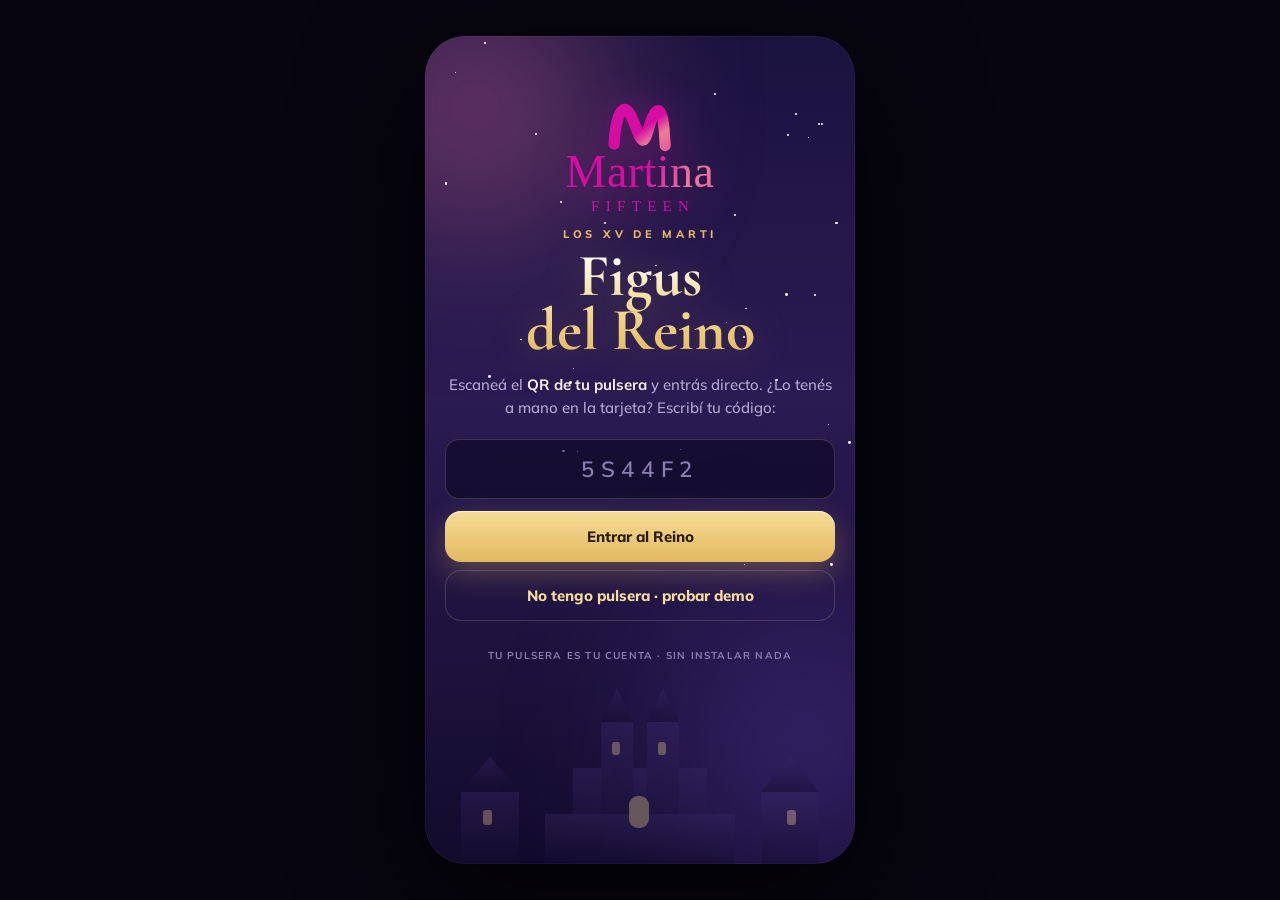
==== commit 8597b958: "Integrar identidad de marca Martina Fifteen Los logos llegaron como referencia visual: se recrea la " ====
--- a/index.html
+++ b/index.html
@@ -7,7 +7,7 @@
 <title>Figus del Reino · Los XV de Marti</title>
 <link rel="preconnect" href="https://fonts.googleapis.com">
 <link rel="preconnect" href="https://fonts.gstatic.com" crossorigin>
-<link href="https://fonts.googleapis.com/css2?family=Cormorant+Garamond:ital,wght@0,400;0,500;0,600;0,700;1,500;1,600&family=Mulish:wght@400;500;600;700;800;900&display=swap" rel="stylesheet">
+<link href="https://fonts.googleapis.com/css2?family=Cormorant+Garamond:ital,wght@0,400;0,500;0,600;0,700;1,500;1,600&family=Mulish:wght@400;500;600;700;800;900&family=Chewy&display=swap" rel="stylesheet">
 <link rel="stylesheet" href="css/styles.css">
 </head>
 <body>
--- a/css/styles.css
+++ b/css/styles.css
@@ -86,16 +86,25 @@
 .sh .ln{flex:1;height:1px;background:var(--line)}
 .sh span{font-weight:800;font-size:11px;letter-spacing:.26em;text-transform:uppercase;color:var(--gold-2)}
 
-/* ---------- logo ---------- */
+/* ---------- logo / marca Martina ---------- */
 .logo{display:flex;flex-direction:column;align-items:center;gap:4px}
 .logo img{max-width:190px;max-height:110px;object-fit:contain;
-  filter:drop-shadow(0 4px 20px rgba(227,184,95,.3))}
+  filter:drop-shadow(0 4px 20px rgba(213,13,162,.35))}
 .logo .mono{display:none}
 .logo.nologo img{display:none}
-.logo.nologo .mono{display:block;font-family:'Cormorant Garamond';font-weight:700;font-size:54px;line-height:1;
-  background:linear-gradient(180deg,#fff,var(--gold-1) 55%,var(--gold-2));
-  -webkit-background-clip:text;background-clip:text;-webkit-text-fill-color:transparent;
-  filter:drop-shadow(0 2px 16px rgba(227,184,95,.3))}
+.logo.nologo .mono{display:flex;flex-direction:column;align-items:center;
+  filter:drop-shadow(0 4px 22px rgba(213,13,162,.4))}
+.logo .mono svg.mm{width:74px;height:auto;margin-bottom:-6px}
+.logo .mono .wm{font-family:'Chewy',cursive;font-size:46px;line-height:1;letter-spacing:.01em;
+  background:linear-gradient(115deg,#d50da2 55%,#ee7d97 82%,#e8639a);
+  -webkit-background-clip:text;background-clip:text;-webkit-text-fill-color:transparent}
+.logo .mono .wm2{font-family:'Chewy',cursive;font-size:15px;letter-spacing:.42em;text-transform:uppercase;
+  color:#d50da2;margin-top:3px;padding-left:.42em}
+
+/* M monograma en sello y dorso de cartas */
+.seal svg.ms{width:30px;height:auto;display:block}
+.bcface.fr svg.mfr{width:54%;height:auto;opacity:.95;
+  filter:drop-shadow(0 0 22px rgba(213,13,162,.55))}
 
 /* ---------- controls ---------- */
 .btn{appearance:none;border:0;cursor:pointer;font-family:'Mulish';font-weight:800;font-size:15px;
@@ -258,11 +267,9 @@
 .bcface{position:absolute;inset:0;border-radius:18px;backface-visibility:hidden;-webkit-backface-visibility:hidden;
   overflow:hidden}
 .bcface.fr{display:flex;align-items:center;justify-content:center;
-  background:repeating-linear-gradient(45deg,rgba(246,221,153,.07) 0 9px,transparent 9px 18px),
+  background:repeating-linear-gradient(45deg,rgba(213,13,162,.09) 0 9px,transparent 9px 18px),
     linear-gradient(165deg,#241a4d,#140d31);
   border:1px solid rgba(255,255,255,.12)}
-.bcface.fr .mono{font-family:'Cormorant Garamond';font-weight:700;font-size:54px;color:var(--gold-2);
-  text-shadow:0 0 26px rgba(227,184,95,.5)}
 .bcface.bk{transform:rotateY(180deg);padding:7px;
   background:linear-gradient(160deg,#dfe6ef,#9aa7b8 30%,#e8edf3 52%,#8d99ab 75%,#d4dce6)}
 .bigcard.r-rara .bcface.bk{background:linear-gradient(160deg,#f6cfde,#d987ab 30%,#fbe3ec 52%,#c8769d 75%,#f3c4d6)}
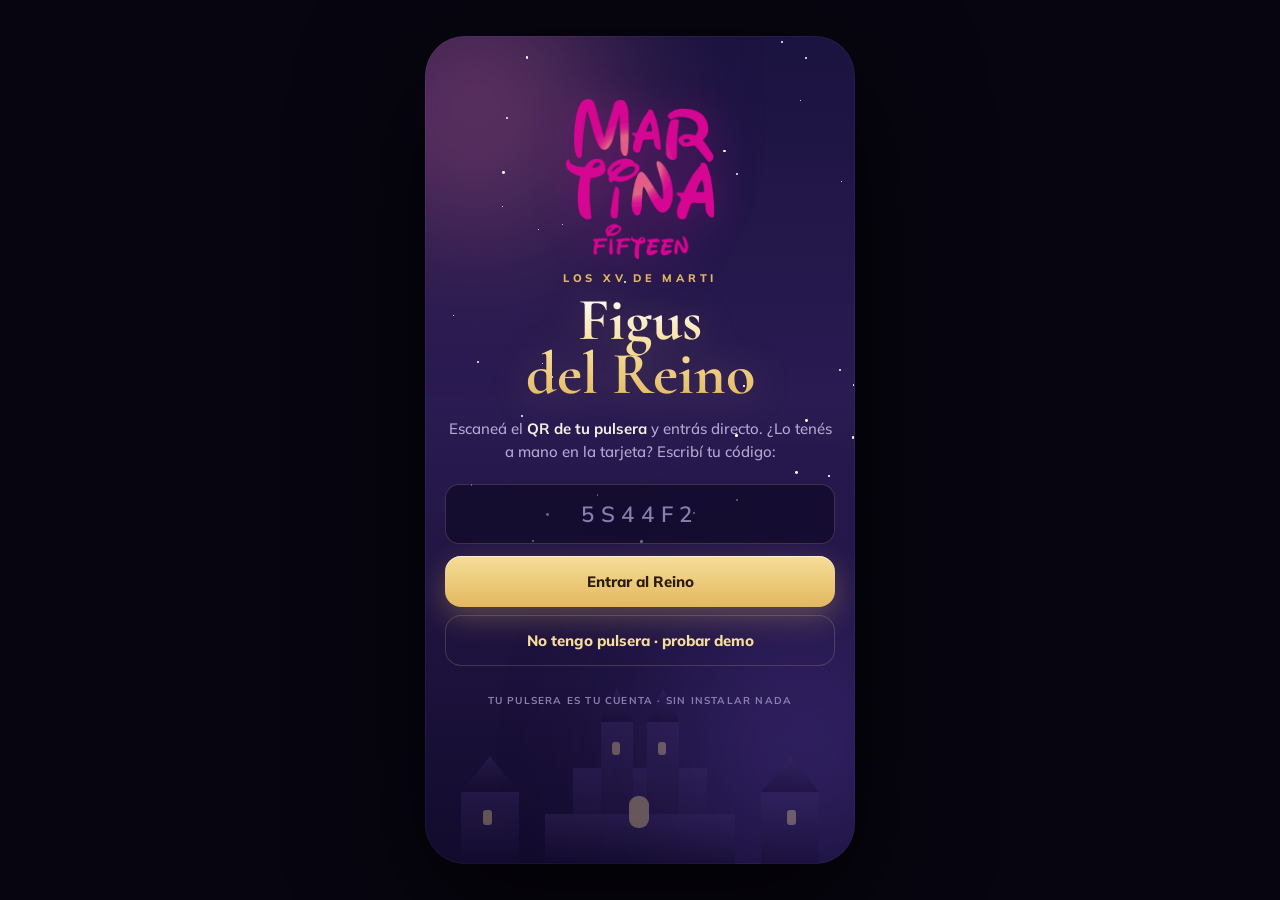
==== commit d546fafb: "Usar logos PNG originales optimizados Recorte de bordes transparentes, resize a tamaño web y cuantiz" ====
--- a/index.html
+++ b/index.html
@@ -9,6 +9,8 @@
 <link rel="preconnect" href="https://fonts.gstatic.com" crossorigin>
 <link href="https://fonts.googleapis.com/css2?family=Cormorant+Garamond:ital,wght@0,400;0,500;0,600;0,700;1,500;1,600&family=Mulish:wght@400;500;600;700;800;900&family=Chewy&display=swap" rel="stylesheet">
 <link rel="stylesheet" href="css/styles.css">
+<link rel="preload" as="image" href="assets/logo.png">
+<link rel="preload" as="image" href="assets/logo-m.png">
 </head>
 <body>
 <div id="device">
--- a/css/styles.css
+++ b/css/styles.css
@@ -88,7 +88,7 @@
 
 /* ---------- logo / marca Martina ---------- */
 .logo{display:flex;flex-direction:column;align-items:center;gap:4px}
-.logo img{max-width:190px;max-height:110px;object-fit:contain;
+.logo img{max-width:200px;max-height:160px;object-fit:contain;
   filter:drop-shadow(0 4px 20px rgba(213,13,162,.35))}
 .logo .mono{display:none}
 .logo.nologo img{display:none}
@@ -103,7 +103,7 @@
 
 /* M monograma en sello y dorso de cartas */
 .seal svg.ms{width:30px;height:auto;display:block}
-.bcface.fr svg.mfr{width:54%;height:auto;opacity:.95;
+.bcface.fr img.mfr,.bcface.fr svg.mfr{width:54%;height:auto;opacity:.95;
   filter:drop-shadow(0 0 22px rgba(213,13,162,.55))}
 
 /* ---------- controls ---------- */
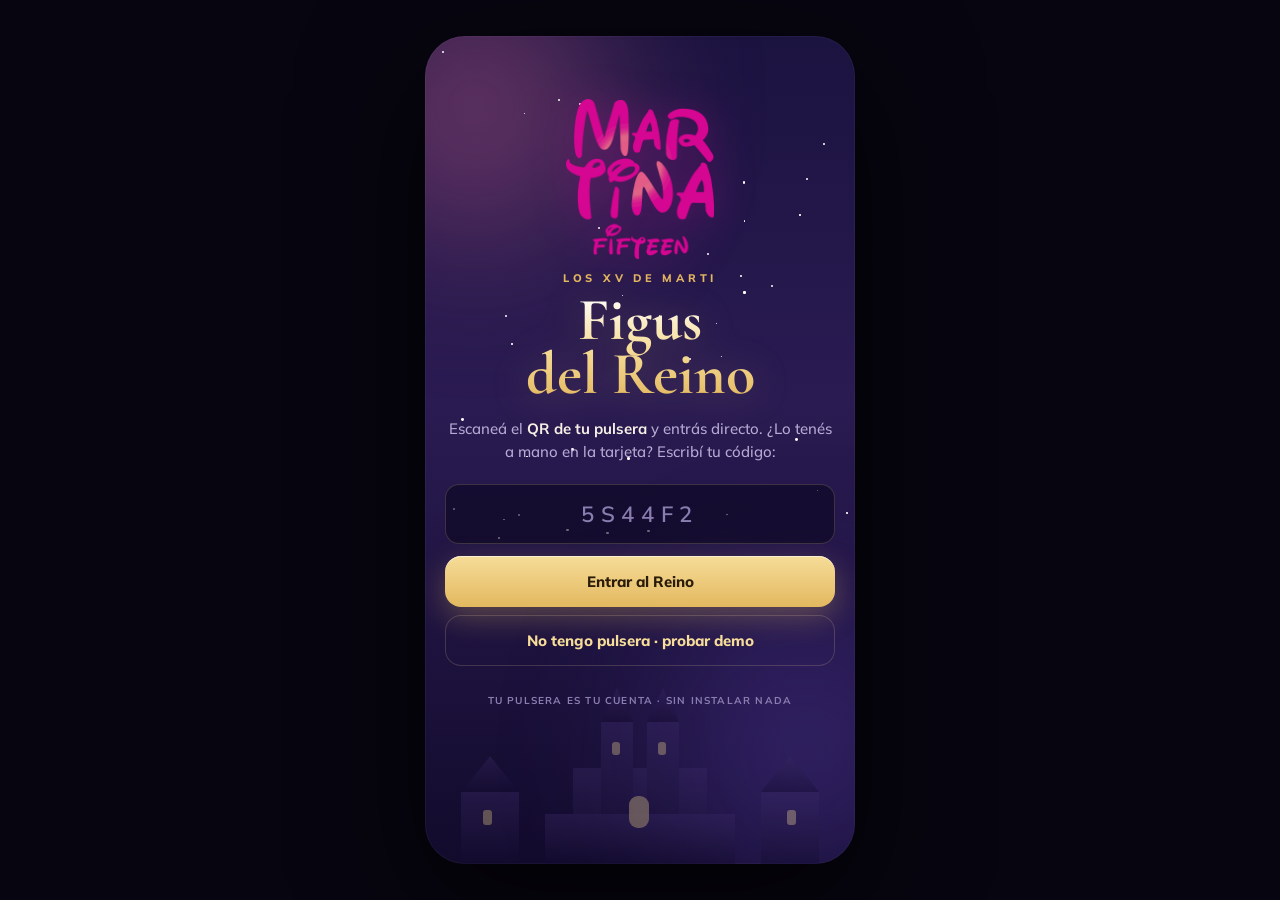
==== commit a6991709: "Rediseñar juego para celu-only: nuevas fuentes, premios, cuenta y sobre regalo - Onboarding: la gril" ====
--- a/index.html
+++ b/index.html
@@ -38,10 +38,13 @@
 
   <header id="hdr"></header>
   <main><div id="view" class="pad"></div></main>
+  <div class="giftbar" id="giftbar" style="display:none"></div>
   <nav id="nav">
     <button data-tab="album"><span class="ic">📔</span>Álbum</button>
     <button data-tab="trade"><span class="ic">🔄</span>Cambiar</button>
-    <button data-tab="feed"><span class="ic">🏰</span>El Reino<span class="dot" id="feedDot" style="display:none">0</span></button>
+    <button data-tab="prizes" class="goldtab"><span class="ic">🏆</span>Premios</button>
+    <button data-tab="feed"><span class="ic">🏰</span>Reino<span class="dot" id="feedDot" style="display:none">0</span></button>
+    <button data-tab="account"><span class="ic">👤</span>Cuenta</button>
   </nav>
 
   <div class="sheet" id="sheet"></div>
--- a/css/styles.css
+++ b/css/styles.css
@@ -64,9 +64,12 @@
   background:linear-gradient(180deg,transparent,rgba(7,5,15,.88) 34%);backdrop-filter:blur(10px)}
 nav.on{display:flex}
 nav button{flex:1;appearance:none;border:0;background:transparent;cursor:pointer;color:var(--muted-2);
-  font-family:'Mulish';font-weight:800;font-size:10.5px;letter-spacing:.06em;
-  display:flex;flex-direction:column;align-items:center;gap:4px;padding:9px 4px;border-radius:14px;position:relative;
+  font-family:'Mulish';font-weight:800;font-size:9.5px;letter-spacing:.04em;
+  display:flex;flex-direction:column;align-items:center;gap:4px;padding:9px 2px;border-radius:14px;position:relative;
   transition:color .2s, background .2s}
+nav button.goldtab{color:var(--gold-2)}
+nav button.goldtab .ic{filter:none;text-shadow:0 0 14px rgba(227,184,95,.55)}
+nav button.goldtab.act{color:var(--gold-1);background:rgba(227,184,95,.16)}
 nav button .ic{font-size:21px;line-height:1;filter:grayscale(.5);transition:filter .2s, transform .2s}
 nav button.act{color:var(--gold-1);background:rgba(227,184,95,.1)}
 nav button.act .ic{filter:none;transform:translateY(-1px)}
@@ -167,7 +170,10 @@
 .fig.pop{animation:pop .5s ease}
 @keyframes pop{0%{transform:scale(.6);opacity:0}60%{transform:scale(1.08)}100%{transform:scale(1)}}
 
-.goldrow{display:grid;grid-template-columns:repeat(3,1fr);gap:11px}
+.goldrow{display:grid;grid-template-columns:repeat(5,1fr);gap:8px}
+.goldrow .gcard .glyph{font-size:21px}
+.goldrow .gcard .fn{font-size:9.5px;margin-top:4px}
+.goldrow .gcard .lk{font-size:10px;top:5px;right:6px}
 .gcard{aspect-ratio:.72;border-radius:15px;position:relative;overflow:hidden;display:flex;flex-direction:column;
   align-items:center;justify-content:center;text-align:center;padding:8px;
   background:linear-gradient(165deg,#2c2143,#191130);border:1px solid var(--line)}
@@ -376,6 +382,18 @@
 .swap .mini .who{font-size:9px;color:var(--muted);font-weight:800;text-transform:uppercase;letter-spacing:.08em;margin-top:6px}
 .swap .ar{font-size:22px;color:var(--gold-1)}
 
+/* ---------- gris si ya hay selfie ---------- */
+.dim{opacity:.32;filter:grayscale(.75);transition:opacity .25s, filter .25s}
+
+/* ---------- barra de sobre regalo ---------- */
+.giftbar{position:absolute;left:50%;bottom:96px;transform:translateX(-50%);z-index:20;
+  background:linear-gradient(180deg,var(--gold-1),var(--gold-2));color:#2a1c08;
+  font-weight:800;font-size:12.5px;padding:11px 18px;border-radius:99px;
+  box-shadow:0 10px 30px rgba(227,184,95,.45), inset 0 1px 0 rgba(255,255,255,.55);
+  cursor:pointer;display:flex;align-items:center;gap:6px;white-space:nowrap}
+.giftbar.ready{animation:giftbeat 1.2s infinite}
+@keyframes giftbeat{0%,100%{transform:translateX(-50%) scale(1)}50%{transform:translateX(-50%) scale(1.07)}}
+
 /* ---------- toast + confetti ---------- */
 .toast{position:absolute;left:50%;bottom:96px;transform:translateX(-50%) translateY(16px);z-index:60;
   background:rgba(11,8,32,.94);border:1px solid var(--line);color:var(--ink);font-weight:700;font-size:13px;
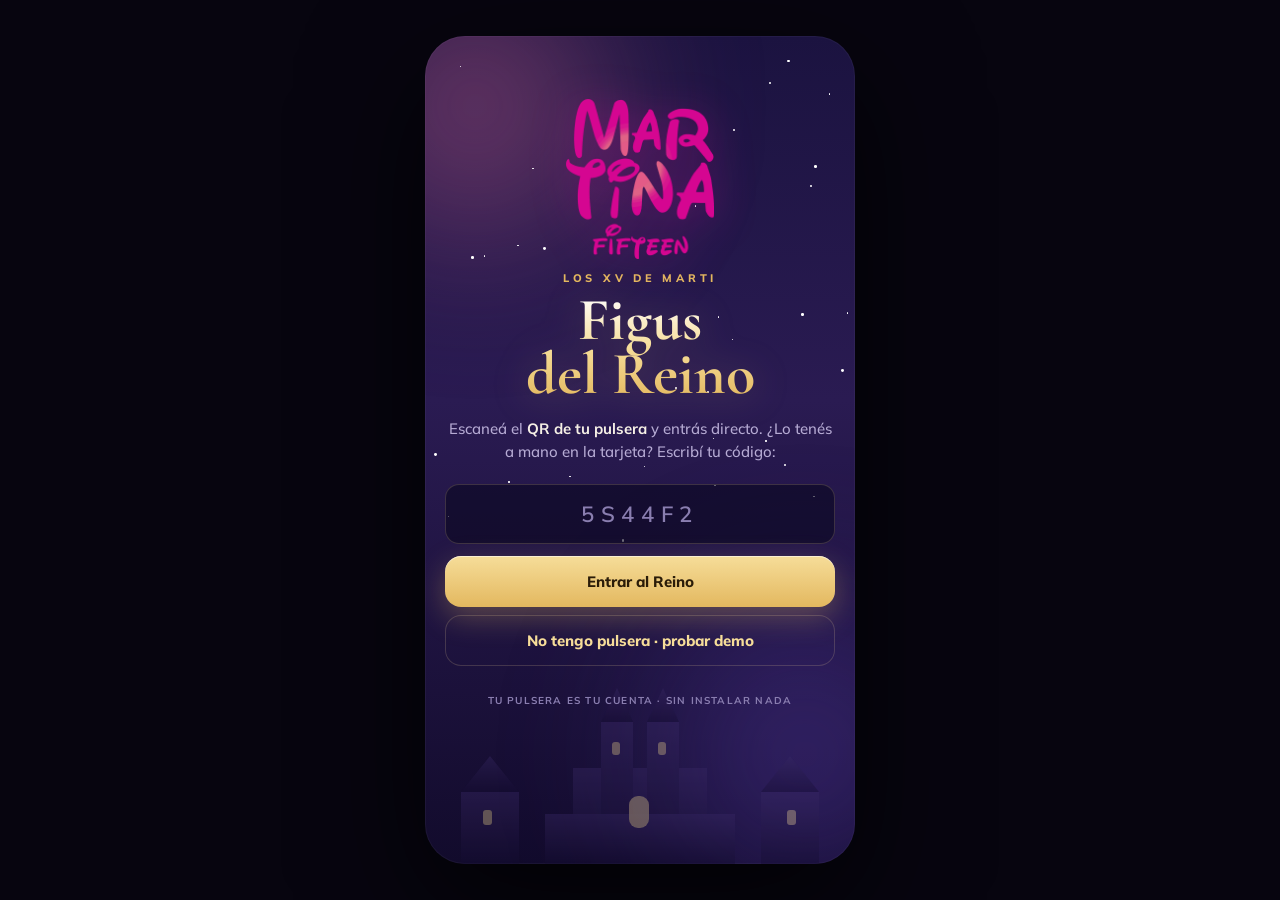
==== commit ddc1e65b: "Usar los marcos reales escaneados en las cartas del reveal Los 4 marcos (común, especial, legendaria" ====
--- a/index.html
+++ b/index.html
@@ -11,6 +11,10 @@
 <link rel="stylesheet" href="css/styles.css">
 <link rel="preload" as="image" href="assets/logo.png">
 <link rel="preload" as="image" href="assets/logo-m.png">
+<link rel="preload" as="image" href="assets/frames/comun.jpg">
+<link rel="preload" as="image" href="assets/frames/especial.jpg">
+<link rel="preload" as="image" href="assets/frames/legendaria.jpg">
+<link rel="preload" as="image" href="assets/frames/oro.jpg">
 </head>
 <body>
 <div id="device">
--- a/css/styles.css
+++ b/css/styles.css
@@ -161,19 +161,17 @@
 .fig .fn{font-family:'Cormorant Garamond';font-weight:600;font-size:14px;line-height:1;margin-top:7px;color:#fff;position:relative}
 .fig .fm{font-size:8.5px;letter-spacing:.06em;text-transform:uppercase;color:var(--muted);font-weight:800;margin-top:4px;position:relative}
 .fig .no{position:absolute;top:6px;left:8px;font-size:9px;font-weight:800;color:var(--muted-2);z-index:2}
-.fig .st{position:absolute;top:5px;right:7px;font-size:10px;z-index:2;filter:drop-shadow(0 1px 3px rgba(0,0,0,.6))}
+.fig .st{position:absolute;top:6px;right:7px;font-size:8px;letter-spacing:1px;z-index:2;filter:drop-shadow(0 1px 3px rgba(0,0,0,.6))}
 .fig.have:after{content:"";position:absolute;inset:0;background:linear-gradient(180deg,transparent 56%,rgba(227,184,95,.1));pointer-events:none}
-.fig.r-rara{box-shadow:inset 0 0 0 1px rgba(241,168,198,.35)}
-.fig.r-epica{box-shadow:inset 0 0 0 1px rgba(246,221,153,.55)}
+.fig.r-rara{box-shadow:inset 0 0 0 1px rgba(191,230,212,.4)}
+.fig.r-epica{box-shadow:inset 0 0 0 1px rgba(199,155,255,.5)}
 .fig .dq{position:absolute;bottom:6px;right:6px;background:linear-gradient(180deg,var(--rose),var(--rose-deep));
   color:#3a0f23;font-size:9px;font-weight:900;border-radius:8px;padding:2px 6px;z-index:2}
 .fig.pop{animation:pop .5s ease}
 @keyframes pop{0%{transform:scale(.6);opacity:0}60%{transform:scale(1.08)}100%{transform:scale(1)}}
 
-.goldrow{display:grid;grid-template-columns:repeat(5,1fr);gap:8px}
-.goldrow .gcard .glyph{font-size:21px}
-.goldrow .gcard .fn{font-size:9.5px;margin-top:4px}
-.goldrow .gcard .lk{font-size:10px;top:5px;right:6px}
+.goldrow{display:grid;grid-template-columns:repeat(3,1fr);gap:11px}
+.gcard .no{position:absolute;top:6px;left:8px;font-size:9px;font-weight:800;color:var(--muted-2)}
 .gcard{aspect-ratio:.72;border-radius:15px;position:relative;overflow:hidden;display:flex;flex-direction:column;
   align-items:center;justify-content:center;text-align:center;padding:8px;
   background:linear-gradient(165deg,#2c2143,#191130);border:1px solid var(--line)}
@@ -276,26 +274,63 @@
   background:repeating-linear-gradient(45deg,rgba(213,13,162,.09) 0 9px,transparent 9px 18px),
     linear-gradient(165deg,#241a4d,#140d31);
   border:1px solid rgba(255,255,255,.12)}
+/* Marcos según rareza, imitando los impresos:
+   Común marfil+dorado · Especial lila+plata · Legendaria violeta+oro · Dorada foil */
 .bcface.bk{transform:rotateY(180deg);padding:7px;
-  background:linear-gradient(160deg,#dfe6ef,#9aa7b8 30%,#e8edf3 52%,#8d99ab 75%,#d4dce6)}
-.bigcard.r-rara .bcface.bk{background:linear-gradient(160deg,#f6cfde,#d987ab 30%,#fbe3ec 52%,#c8769d 75%,#f3c4d6)}
-.bigcard.r-epica .bcface.bk,.bigcard.r-dorada .bcface.bk{
-  background:linear-gradient(160deg,#f6dd99,#c89b4a 30%,#fbeec4 52%,#b98a35 75%,#f0d68e)}
+  background:linear-gradient(160deg,#f3ead6,#d4bd8a 30%,#faf4e6 52%,#c4a96f 75%,#efe5cd)}
+.bigcard.r-rara .bcface.bk{background:linear-gradient(160deg,#e3f0e8,#b9c8d6 28%,#efe8f6 50%,#a9bfb4 72%,#dcd2ea)}
+.bigcard.r-epica .bcface.bk{background:linear-gradient(160deg,#7a52b0,#caa64a 22%,#46286f 45%,#e3c878 62%,#33205c 85%,#8a5fc4)}
+.bigcard.r-dorada .bcface.bk{background:linear-gradient(160deg,#f6dd99,#c89b4a 30%,#fbeec4 52%,#b98a35 75%,#f0d68e)}
 .bc-in{position:relative;width:100%;height:100%;border-radius:13px;overflow:hidden;display:flex;flex-direction:column;
-  background:linear-gradient(170deg,#2b1e56,#140d31)}
-.bigcard.r-dorada .bc-in{background:linear-gradient(170deg,#3a2c12,#171026)}
+  background:linear-gradient(170deg,#f6f1e4,#e9dfc8)}
+.bigcard.r-rara .bc-in{background:linear-gradient(170deg,#f2f6f0,#e0e8e4)}
+.bigcard.r-epica .bc-in{background:linear-gradient(170deg,#f1ecf6,#dcd1e8)}
+.bigcard.r-dorada .bc-in{background:linear-gradient(170deg,#fbf4dd,#f1e3b8)}
 .bc-art{flex:1;display:flex;align-items:center;justify-content:center;position:relative;
-  background:radial-gradient(circle at 50% 38%,rgba(91,63,174,.55),transparent 70%)}
-.bigcard.r-rara .bc-art{background:radial-gradient(circle at 50% 38%,rgba(215,106,152,.4),transparent 70%)}
-.bigcard.r-epica .bc-art,.bigcard.r-dorada .bc-art{background:radial-gradient(circle at 50% 38%,rgba(227,184,95,.35),transparent 70%)}
-.bc-art .glyph{font-size:84px;filter:drop-shadow(0 10px 24px rgba(0,0,0,.5))}
-.bc-art img{position:absolute;inset:0;width:100%;height:100%;object-fit:cover}
+  background:radial-gradient(circle at 50% 40%,rgba(227,184,95,.28),transparent 70%)}
+.bigcard.r-rara .bc-art{background:radial-gradient(circle at 50% 40%,rgba(150,200,175,.32),transparent 70%)}
+.bigcard.r-epica .bc-art{background:radial-gradient(circle at 50% 40%,rgba(150,100,200,.3),transparent 70%)}
+.bigcard.r-dorada .bc-art{background:radial-gradient(circle at 50% 40%,rgba(227,184,95,.45),transparent 70%)}
+.bc-art .glyph{font-size:84px;filter:drop-shadow(0 8px 18px rgba(60,40,20,.35))}
+/* PNG completo de la carta (marco+arte): cubre todo el interior */
+.bc-full{position:absolute;inset:0;width:100%;height:100%;object-fit:cover;z-index:5}
+
+/* ---------- marco real escaneado (assets/frames/*.jpg) ----------
+   El marco trae impresos el sello de rareza y "Colección de
+   Aventuras"; la app superpone solo número, nombre y arte. */
+.bc-frame{position:absolute;inset:0;width:100%;height:100%;object-fit:cover;z-index:1;display:none}
+.framed .bc-frame{display:block}
+.bc-art{position:relative;z-index:2}
+.framed .bcface.bk{padding:0;background:#0b0820}
+.framed .bc-in{background:#0b0820;border-radius:18px}
+.framed .bc-rar{display:none}
+.framed .bc-no{left:5.6%;top:6%;width:14.5%;height:auto;aspect-ratio:1;border:0;box-shadow:none;
+  background:radial-gradient(circle,var(--fno-bg) 58%,transparent 72%);
+  color:var(--fno-fg);font-size:21px}
+.framed .bc-plate{position:absolute;left:16%;right:16%;bottom:13.8%;margin:0;padding:0;height:7.5%;
+  background:var(--fpl-bg);border-radius:9px;box-shadow:none;
+  display:flex;align-items:center;justify-content:center}
+.framed .bc-plate .nm{font-size:16px;color:var(--fpl-fg);letter-spacing:.04em;line-height:1}
+.framed .bc-plate .fm{display:none}
+.framed .bc-art{padding-bottom:18%}
+.bigcard.framed{--fno-bg:#f5efdf;--fno-fg:#27355c;--fpl-bg:#f3ecd9;--fpl-fg:#2a3a64}
+.bigcard.framed.r-rara{--fno-bg:#eaf4ee;--fno-fg:#1d4a3a;--fpl-bg:#e9f1ea;--fpl-fg:#1d4a3a}
+.bigcard.framed.r-epica{--fno-bg:#3a1f63;--fno-fg:#ecd391;--fpl-bg:#2c1750;--fpl-fg:#e9c878}
+.bigcard.framed.r-dorada{--fno-bg:#f8efd2;--fno-fg:#8a6a1f;--fpl-bg:#f6eecf;--fpl-fg:#9a7423}
 .bc-no{position:absolute;top:9px;left:9px;width:34px;height:34px;border-radius:50%;z-index:2;
   background:var(--ivory);border:2px solid rgba(29,42,74,.35);color:var(--navy);
   font-family:'Cormorant Garamond';font-weight:700;font-size:19px;display:flex;align-items:center;justify-content:center;
   box-shadow:0 3px 9px rgba(0,0,0,.35)}
-.bc-star{position:absolute;top:10px;right:11px;font-size:21px;z-index:2;
-  filter:drop-shadow(0 2px 5px rgba(0,0,0,.45))}
+/* sello circular de rareza (como el impreso: COMÚN ★ / ESPECIAL ★★ …) */
+.bc-rar{position:absolute;top:9px;right:9px;min-width:46px;height:46px;border-radius:50%;z-index:2;padding:0 5px;
+  background:var(--ivory);border:2px solid rgba(29,42,74,.3);box-shadow:0 3px 9px rgba(0,0,0,.3);
+  display:flex;flex-direction:column;align-items:center;justify-content:center;gap:1px}
+.bc-rar b{font-size:6.5px;font-weight:900;letter-spacing:.08em;text-transform:uppercase;color:var(--navy);line-height:1}
+.bc-rar span{font-size:8.5px;letter-spacing:1.5px;color:#41597a;line-height:1}
+.bigcard.r-epica .bc-rar{background:#3a2566;border-color:rgba(227,184,95,.6)}
+.bigcard.r-epica .bc-rar b{color:var(--gold-1)}
+.bigcard.r-epica .bc-rar span{color:var(--gold-2)}
+.bigcard.r-dorada .bc-rar b,.bigcard.r-dorada .bc-rar span{color:#8a6a1f}
 .bc-plate{margin:0 9px 10px;background:linear-gradient(180deg,#faf7ee,#e8e2d2);border-radius:11px;
   padding:9px 8px 8px;text-align:center;box-shadow:inset 0 1px 0 #fff,0 3px 10px rgba(0,0,0,.3);position:relative;z-index:2}
 .bc-plate .nm{font-family:'Cormorant Garamond';font-weight:700;font-size:20px;line-height:1;color:var(--navy);
@@ -382,6 +417,24 @@
 .swap .mini .who{font-size:9px;color:var(--muted);font-weight:800;text-transform:uppercase;letter-spacing:.08em;margin-top:6px}
 .swap .ar{font-size:22px;color:var(--gold-1)}
 
+/* ---------- premios: top 8 + entregados ---------- */
+.lbrow{display:flex;align-items:center;gap:10px;padding:11px 12px 9px;border-radius:12px;margin-top:8px;
+  background:rgba(11,8,32,.5);border:1px solid rgba(255,255,255,.06);flex-wrap:wrap}
+.lbrow .rk{width:23px;height:23px;border-radius:7px;background:rgba(246,221,153,.13);color:var(--gold-1);flex:0 0 auto;
+  font-family:'Cormorant Garamond';font-weight:700;font-size:14px;display:flex;align-items:center;justify-content:center}
+.lbrow .lnm{font-weight:800;font-size:13px;flex:1;min-width:0;white-space:nowrap;overflow:hidden;text-overflow:ellipsis}
+.lbrow .ct{font-size:12px;font-weight:800;color:var(--muted)}
+.lbrow .bar{flex-basis:100%;height:4px;border-radius:2px;background:rgba(255,255,255,.08);overflow:hidden}
+.lbrow .bar i{display:block;height:100%;border-radius:2px;transition:width .6s ease;
+  background:linear-gradient(90deg,var(--rose),var(--gold-1))}
+.lbrow.me{border-color:rgba(246,221,153,.42);background:rgba(227,184,95,.09)}
+.lbrow.done{border-color:rgba(140,230,176,.55);background:rgba(140,230,176,.09)}
+.lbrow.done .rk{background:rgba(140,230,176,.16);color:var(--green)}
+.lbrow.done .won{font-size:11px;font-weight:900;color:var(--green);text-align:right}
+.lbrow.done .bar i{background:var(--green)}
+.req.given{opacity:.35;filter:grayscale(.85)}
+.req .chk{color:var(--green);font-weight:900;font-size:16px;flex:0 0 auto}
+
 /* ---------- gris si ya hay selfie ---------- */
 .dim{opacity:.32;filter:grayscale(.75);transition:opacity .25s, filter .25s}
 
